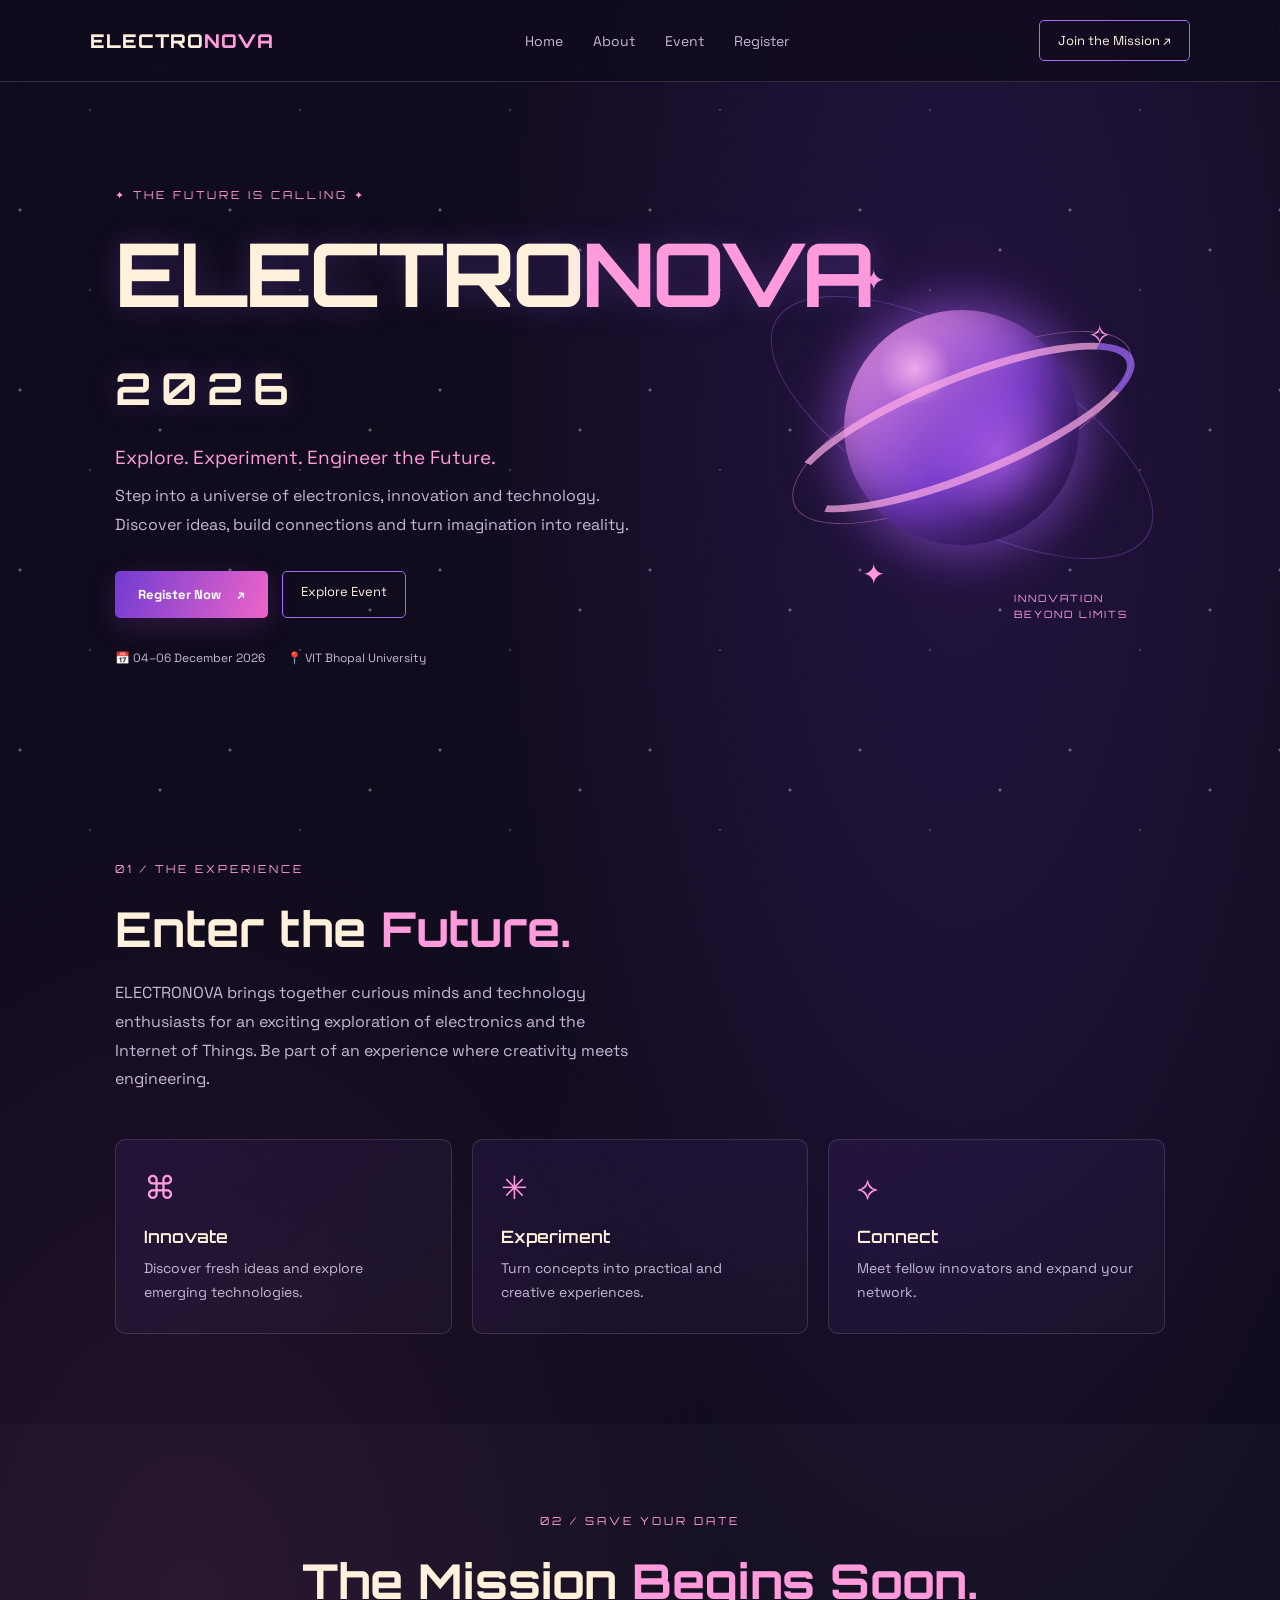
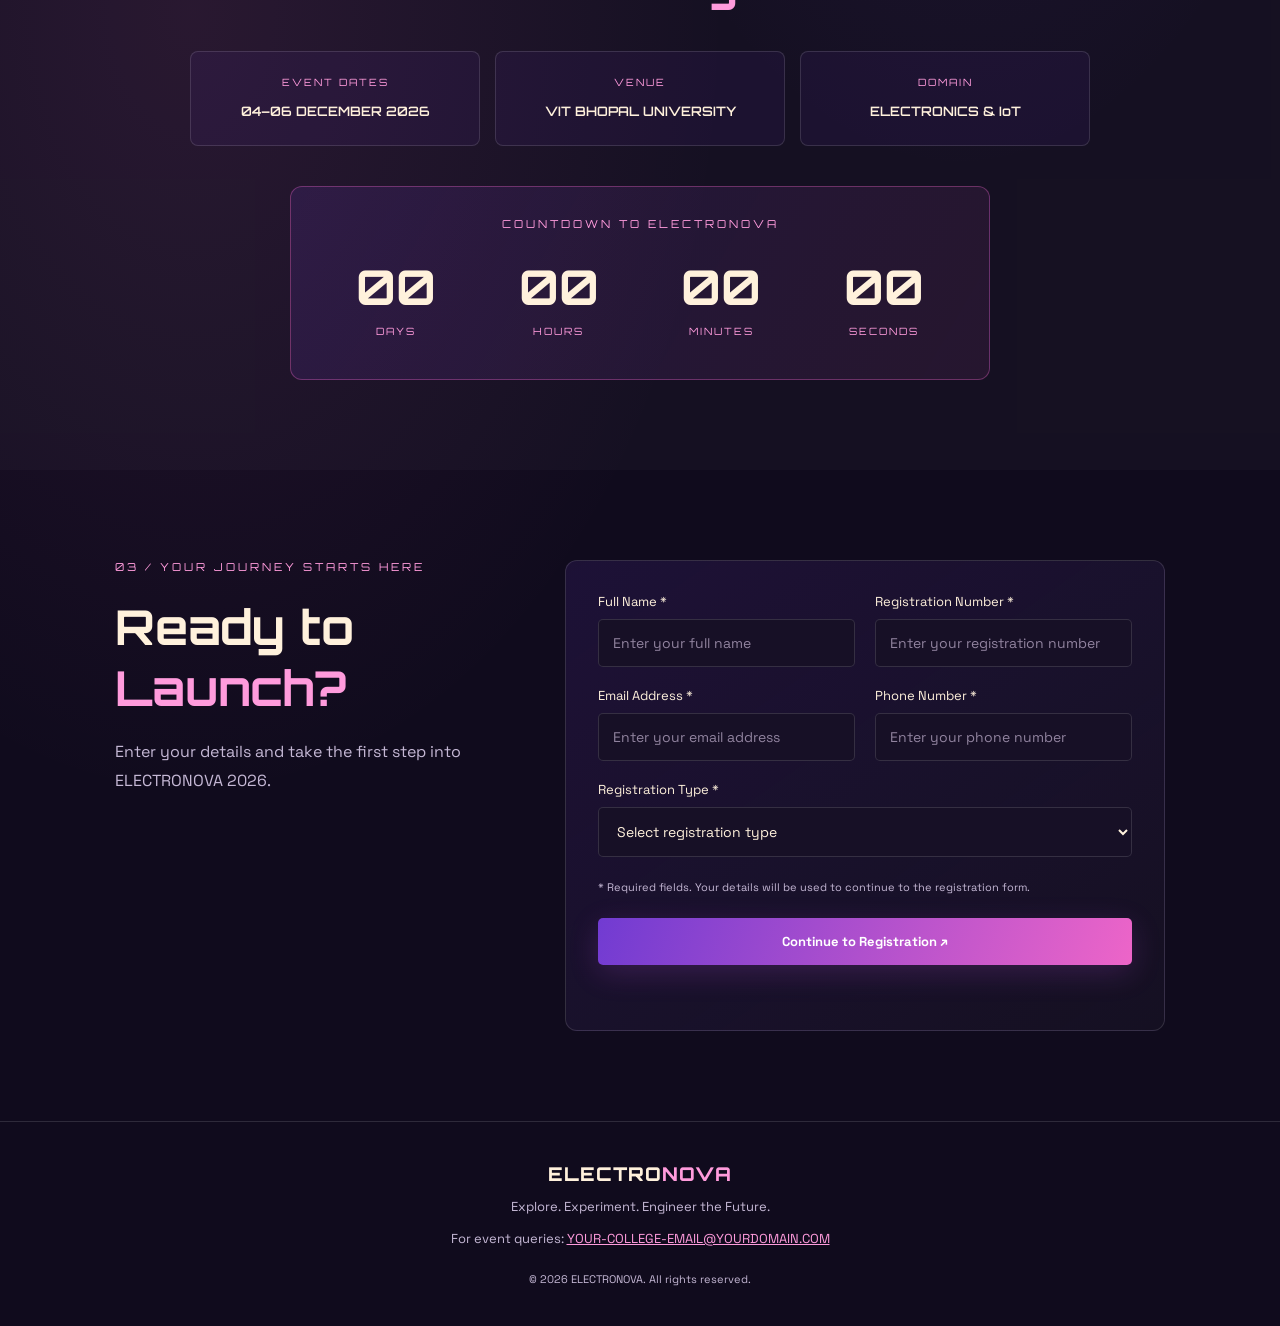
==== index.html @ ccab957a "Initial ELECTRONOVA website" ====
<!DOCTYPE html>
<html lang="en">
<head>
    <meta charset="UTF-8">
    <meta name="viewport" content="width=device-width, initial-scale=1.0">
    <meta name="description" content="Register for ELECTRONOVA 2026 - Explore. Experiment. Engineer the Future.">
    <title>ELECTRONOVA 2026 | Registration</title>
    <link rel="preconnect" href="https://fonts.googleapis.com">
    <link rel="preconnect" href="https://fonts.gstatic.com" crossorigin>
    <link href="https://fonts.googleapis.com/css2?family=Orbitron:wght@400;500;600;700;800&family=Space+Grotesk:wght@400;500;600;700&display=swap" rel="stylesheet">
    <link rel="stylesheet" href="style.css">
    <script src="script.js" defer></script>
</head>
<body>
<div class="stars"></div>

<header class="navbar">
    <a href="#home" class="logo">ELECTRO<span>NOVA</span></a>
    <nav>
        <a href="#home">Home</a>
        <a href="#about">About</a>
        <a href="#details">Event</a>
        <a href="#register">Register</a>
    </nav>
    <a href="#register" class="nav-button">Join the Mission ↗</a>
</header>

<main>
    <section class="hero" id="home">
        <div class="hero-content reveal">
            <p class="eyebrow">✦ THE FUTURE IS CALLING ✦</p>
            <h1>ELECTRO<span>NOVA</span><br><small>2026</small></h1>
            <p class="hero-tagline">Explore. Experiment. Engineer the Future.</p>
            <p class="hero-description">
                Step into a universe of electronics, innovation and technology.
                Discover ideas, build connections and turn imagination into reality.
            </p>
            <div class="hero-actions">
                <a href="#register" class="primary-button">Register Now <span>↗</span></a>
                <a href="#about" class="secondary-button">Explore Event</a>
            </div>
            <div class="hero-meta">
                <span>📅 04–06 December 2026</span>
                <span>📍 VIT Bhopal University</span>
            </div>
        </div>

        <div class="planet-area" aria-hidden="true">
            <div class="orbit orbit-one"></div>
            <div class="orbit orbit-two"></div>
            <div class="planet">
                <div class="planet-glow"></div>
            </div>
            <div class="planet-ring"></div>
            <span class="floating-star star-one">✦</span>
            <span class="floating-star star-two">✧</span>
            <span class="floating-star star-three">✦</span>
            <span class="planet-label">INNOVATION<br>BEYOND LIMITS</span>
        </div>
    </section>

    <section class="about-section section reveal" id="about">
        <p class="section-kicker">01 / THE EXPERIENCE</p>
        <h2>Enter the <span>Future.</span></h2>
        <p class="section-description">
            ELECTRONOVA brings together curious minds and technology enthusiasts
            for an exciting exploration of electronics and the Internet of Things.
            Be part of an experience where creativity meets engineering.
        </p>
        <div class="feature-grid">
            <article class="feature-card">
                <span class="feature-icon">⌘</span>
                <h3>Innovate</h3>
                <p>Discover fresh ideas and explore emerging technologies.</p>
            </article>
            <article class="feature-card">
                <span class="feature-icon">✳</span>
                <h3>Experiment</h3>
                <p>Turn concepts into practical and creative experiences.</p>
            </article>
            <article class="feature-card">
                <span class="feature-icon">⟡</span>
                <h3>Connect</h3>
                <p>Meet fellow innovators and expand your network.</p>
            </article>
        </div>
    </section>

    <section class="event-section section reveal" id="details">
        <p class="section-kicker">02 / SAVE YOUR DATE</p>
        <h2>The Mission <span>Begins Soon.</span></h2>
        <div class="event-info">
            <div><span>EVENT DATES</span><strong>04–06 DECEMBER 2026</strong></div>
            <div><span>VENUE</span><strong>VIT BHOPAL UNIVERSITY</strong></div>
            <div><span>DOMAIN</span><strong>ELECTRONICS & IoT</strong></div>
        </div>

        <div class="countdown-panel">
            <p>COUNTDOWN TO ELECTRONOVA</p>
            <div class="timer">
                <div class="time-box"><strong id="days">00</strong><span>DAYS</span></div>
                <div class="time-box"><strong id="hours">00</strong><span>HOURS</span></div>
                <div class="time-box"><strong id="minutes">00</strong><span>MINUTES</span></div>
                <div class="time-box"><strong id="seconds">00</strong><span>SECONDS</span></div>
            </div>
        </div>
    </section>

    <section class="registration-section section reveal" id="register">
        <div class="registration-heading">
            <p class="section-kicker">03 / YOUR JOURNEY STARTS HERE</p>
            <h2>Ready to <span>Launch?</span></h2>
            <p>Enter your details and take the first step into ELECTRONOVA 2026.</p>
        </div>

        <form id="regForm" class="registration-form">
            <div class="form-grid">
                <div class="form-field">
                    <label for="fullName">Full Name *</label>
                    <input id="fullName" name="fullName" type="text" placeholder="Enter your full name" required>
                </div>

                <div class="form-field">
                    <label for="registrationNumber">Registration Number *</label>
                    <input id="registrationNumber" name="registrationNumber" type="text" placeholder="Enter your registration number" required>
                </div>

                <div class="form-field">
                    <label for="email">Email Address *</label>
                    <input id="email" name="email" type="email" placeholder="Enter your email address" required>
                </div>

                <div class="form-field">
                    <label for="phone">Phone Number *</label>
                    <input id="phone" name="phone" type="tel" placeholder="Enter your phone number" pattern="[0-9+() -]{7,20}" required>
                </div>

                <div class="form-field full-width">
                    <label for="participation">Registration Type *</label>
                    <select id="participation" name="participation" required>
                        <option value="">Select registration type</option>
                        <option value="individual">Individual Registration</option>
                        <option value="team">Team Registration</option>
                    </select>
                </div>
            </div>

            <p class="form-note">* Required fields. Your details will be used to continue to the registration form.</p>
            <button type="submit" class="primary-button submit-button">Continue to Registration ↗</button>
            <p id="formMessage" class="form-message" role="status"></p>
        </form>
    </section>
</main>

<footer class="footer">
    <a href="#home" class="logo">ELECTRO<span>NOVA</span></a>
    <p>Explore. Experiment. Engineer the Future.</p>
    <p class="contact-line">For event queries: <a id="contactEmail" href="#">YOUR-COLLEGE-EMAIL@YOURDOMAIN.COM</a></p>
    <p class="copyright">© 2026 ELECTRONOVA. All rights reserved.</p>
</footer>
</body>
</html>
---- style.css ----
:root {
    --bg: #100b1d;
    --bg-soft: #191128;
    --purple: #713bd2;
    --violet: #a46bff;
    --magenta: #ed65c8;
    --pink: #ff9bdc;
    --cream: #fff1dc;
    --muted: #c5b8d5;
    --border: rgba(255, 255, 255, 0.13);
}

* {
    margin: 0;
    padding: 0;
    box-sizing: border-box;
}

html {
    scroll-behavior: smooth;
}

body {
    background:
            radial-gradient(ellipse at 75% 15%, rgba(113, 59, 210, 0.2), transparent 38%),
            radial-gradient(ellipse at 15% 55%, rgba(237, 101, 200, 0.09), transparent 35%),
            var(--bg);
    color: var(--cream);
    font-family: "Space Grotesk", sans-serif;
    overflow-x: hidden;
}

a {
    color: inherit;
    text-decoration: none;
}

.stars {
    position: fixed;
    inset: 0;
    pointer-events: none;
    opacity: 0.35;
    z-index: -1;
    background-image:
            radial-gradient(2px 2px at 20px 30px, white 50%, transparent 100%),
            radial-gradient(1px 1px at 90px 110px, white 50%, transparent 100%),
            radial-gradient(2px 2px at 160px 70px, white 50%, transparent 100%);
    background-size: 210px 180px;
}

.navbar {
    min-height: 82px;
    padding: 18px 7%;
    display: flex;
    justify-content: space-between;
    align-items: center;
    gap: 25px;
    border-bottom: 1px solid var(--border);
    background: rgba(16, 11, 29, 0.78);
    backdrop-filter: blur(14px);
    position: sticky;
    top: 0;
    z-index: 10;
}

.logo {
    font-family: "Orbitron", sans-serif;
    font-weight: 800;
    letter-spacing: 1px;
    font-size: 19px;
}

.logo span,
.hero h1 span,
h2 span {
    color: var(--pink);
}

.navbar nav {
    display: flex;
    gap: 30px;
    color: var(--muted);
    font-size: 14px;
}

.navbar nav a:hover {
    color: var(--pink);
}

.nav-button,
.secondary-button {
    border: 1px solid var(--violet);
    padding: 11px 18px;
    border-radius: 5px;
    font-size: 13px;
    transition: 0.25s;
}

.nav-button:hover,
.secondary-button:hover {
    background: var(--purple);
}

.hero {
    min-height: 690px;
    padding: 100px 9%;
    display: grid;
    grid-template-columns: 1.1fr 0.9fr;
    align-items: center;
    gap: 30px;
    overflow: hidden;
}

.hero-content {
    max-width: 650px;
    position: relative;
    z-index: 2;
}

.eyebrow,
.section-kicker {
    color: var(--pink);
    font-family: "Orbitron", sans-serif;
    font-size: 11px;
    letter-spacing: 3px;
    margin-bottom: 22px;
}

.hero h1 {
    font-family: "Orbitron", sans-serif;
    font-size: clamp(48px, 7vw, 88px);
    line-height: 1.12;
    letter-spacing: -3px;
    text-shadow: 0 0 30px rgba(164, 107, 255, 0.25);
}

.hero h1 small {
    font-size: 0.5em;
    color: var(--cream);
    letter-spacing: 9px;
}

.hero-tagline {
    font-size: 19px;
    color: var(--pink);
    margin: 24px 0 12px;
}

.hero-description,
.section-description {
    color: var(--muted);
    line-height: 1.8;
    max-width: 530px;
}

.hero-actions {
    display: flex;
    flex-wrap: wrap;
    gap: 14px;
    margin: 32px 0;
}

.primary-button {
    display: inline-flex;
    align-items: center;
    justify-content: center;
    gap: 16px;
    border: 0;
    border-radius: 5px;
    padding: 15px 23px;
    background: linear-gradient(110deg, var(--purple), var(--magenta));
    color: white;
    font: 700 13px "Space Grotesk", sans-serif;
    cursor: pointer;
    box-shadow: 0 8px 30px rgba(180, 75, 215, 0.2);
    transition: transform 0.25s, box-shadow 0.25s;
}

.primary-button:hover {
    transform: translateY(-3px);
    box-shadow: 0 12px 35px rgba(237, 101, 200, 0.3);
}

.hero-meta {
    display: flex;
    flex-wrap: wrap;
    gap: 22px;
    color: var(--muted);
    font-size: 12px;
}

.planet-area {
    height: 420px;
    position: relative;
    display: grid;
    place-items: center;
}

.planet {
    width: 235px;
    height: 235px;
    border-radius: 50%;
    background:
            radial-gradient(circle at 30% 25%, #f6b2e8, transparent 15%),
            radial-gradient(circle at 65% 60%, #9e54db, transparent 35%),
            linear-gradient(135deg, #f29bda, #743ac6 55%, #25134c);
    box-shadow: 0 0 50px rgba(173, 91, 255, 0.5),
    inset -20px -20px 45px rgba(10, 5, 30, 0.65);
    animation: float 6s ease-in-out infinite;
    position: relative;
    z-index: 2;
}

.planet-glow {
    position: absolute;
    inset: -25px;
    border-radius: 50%;
    background: rgba(178, 98, 255, 0.12);
    filter: blur(22px);
}

.orbit {
    position: absolute;
    border: 1px solid rgba(255, 155, 220, 0.4);
    border-radius: 50%;
    transform: rotate(-25deg);
}

.orbit-one {
    width: 370px;
    height: 125px;
}

.orbit-two {
    width: 430px;
    height: 175px;
    transform: rotate(30deg);
    border-color: rgba(164, 107, 255, 0.35);
}

.planet-ring {
    width: 370px;
    height: 105px;
    position: absolute;
    border: 8px solid rgba(255, 173, 231, 0.7);
    border-left-color: transparent;
    border-right-color: rgba(164, 107, 255, 0.7);
    border-radius: 50%;
    transform: rotate(-22deg);
    z-index: 3;
}

.floating-star {
    position: absolute;
    color: var(--pink);
    font-size: 28px;
    animation: twinkle 2s infinite alternate;
}

.star-one { top: 45px; left: 20%; }
.star-two { top: 100px; right: 5%; }
.star-three { bottom: 45px; left: 20%; }

.planet-label {
    position: absolute;
    right: 0;
    bottom: 15px;
    font: 10px/1.6 "Orbitron", sans-serif;
    letter-spacing: 2px;
    color: var(--pink);
}

.section {
    padding: 90px 9%;
}

.section h2 {
    font: 700 clamp(30px, 4vw, 48px) "Orbitron", sans-serif;
    margin-bottom: 20px;
}

.feature-grid {
    display: grid;
    grid-template-columns: repeat(3, 1fr);
    gap: 20px;
    margin-top: 45px;
}

.feature-card {
    padding: 28px;
    border: 1px solid var(--border);
    border-radius: 10px;
    background: linear-gradient(145deg, rgba(113, 59, 210, 0.12), rgba(255, 255, 255, 0.025));
    transition: transform 0.25s, border-color 0.25s;
}

.feature-card:hover {
    transform: translateY(-6px);
    border-color: var(--violet);
}

.feature-icon {
    color: var(--pink);
    font-size: 32px;
}

.feature-card h3 {
    font: 600 17px "Orbitron", sans-serif;
    margin: 18px 0 10px;
}

.feature-card p {
    color: var(--muted);
    font-size: 14px;
    line-height: 1.7;
}

.event-section {
    text-align: center;
    background: rgba(255, 255, 255, 0.025);
}

.event-info {
    display: grid;
    grid-template-columns: repeat(3, 1fr);
    gap: 15px;
    max-width: 900px;
    margin: 40px auto;
}

.event-info div {
    border: 1px solid var(--border);
    padding: 24px 12px;
    border-radius: 8px;
    background: rgba(113, 59, 210, 0.08);
}

.event-info span,
.time-box span {
    display: block;
    color: var(--pink);
    font: 10px "Orbitron", sans-serif;
    letter-spacing: 2px;
    margin-bottom: 12px;
}

.event-info strong {
    font: 600 13px "Orbitron", sans-serif;
}

.countdown-panel {
    max-width: 700px;
    margin: 35px auto 0;
    padding: 30px;
    border: 1px solid rgba(237, 101, 200, 0.35);
    border-radius: 12px;
    background: linear-gradient(120deg, rgba(113, 59, 210, 0.15), rgba(237, 101, 200, 0.08));
}

.countdown-panel > p {
    font: 11px "Orbitron", sans-serif;
    color: var(--pink);
    letter-spacing: 3px;
    margin-bottom: 25px;
}

.timer {
    display: grid;
    grid-template-columns: repeat(4, 1fr);
    gap: 12px;
}

.time-box strong {
    display: block;
    font: 700 clamp(28px, 5vw, 48px) "Orbitron", sans-serif;
    margin-bottom: 8px;
}

.registration-section {
    display: grid;
    grid-template-columns: 0.8fr 1.2fr;
    gap: 50px;
    align-items: start;
}

.registration-heading p:last-child {
    color: var(--muted);
    line-height: 1.8;
}

.registration-form {
    padding: 32px;
    border: 1px solid var(--border);
    border-radius: 12px;
    background: linear-gradient(145deg, rgba(113, 59, 210, 0.14), rgba(255, 255, 255, 0.025));
}

.form-grid {
    display: grid;
    grid-template-columns: 1fr 1fr;
    gap: 20px;
}

.form-field {
    display: flex;
    flex-direction: column;
    gap: 9px;
}

.form-field label {
    font-size: 13px;
    color: var(--cream);
}

.form-field input,
.form-field select {
    width: 100%;
    padding: 14px;
    border: 1px solid var(--border);
    border-radius: 5px;
    background: #171026;
    color: var(--cream);
    font: 14px "Space Grotesk", sans-serif;
    outline: none;
}

.form-field input:focus,
.form-field select:focus {
    border-color: var(--pink);
    box-shadow: 0 0 0 3px rgba(237, 101, 200, 0.1);
}

.form-field input::placeholder {
    color: #91839f;
}

.full-width {
    grid-column: 1 / -1;
}

.form-note {
    color: var(--muted);
    font-size: 11px;
    margin: 22px 0;
    line-height: 1.6;
}

.submit-button {
    width: 100%;
}

.form-message {
    color: var(--pink);
    font-size: 13px;
    margin-top: 15px;
    min-height: 18px;
}

.footer {
    padding: 40px 8%;
    text-align: center;
    border-top: 1px solid var(--border);
    color: var(--muted);
    font-size: 13px;
}

.footer .logo {
    display: inline-block;
    color: var(--cream);
    margin-bottom: 12px;
}

.contact-line {
    margin-top: 15px;
}

.contact-line a {
    color: var(--pink);
    text-decoration: underline;
    overflow-wrap: anywhere;
}

.copyright {
    margin-top: 25px;
    font-size: 11px;
}

.reveal {
    opacity: 0;
    transform: translateY(22px);
    transition: opacity 0.7s ease, transform 0.7s ease;
}

.reveal.visible {
    opacity: 1;
    transform: translateY(0);
}

@keyframes float {
    0%, 100% { transform: translateY(0); }
    50% { transform: translateY(-16px); }
}

@keyframes twinkle {
    from { opacity: 0.4; transform: scale(0.8); }
    to { opacity: 1; transform: scale(1.2); }
}

@media (max-width: 850px) {
    .hero {
        grid-template-columns: 1fr;
        padding-top: 75px;
        text-align: center;
    }

    .hero-content {
        margin: auto;
    }

    .hero-actions,
    .hero-meta {
        justify-content: center;
    }

    .planet-area {
        height: 340px;
    }

    .registration-section {
        grid-template-columns: 1fr;
        gap: 30px;
    }
}

@media (max-width: 650px) {
    .navbar {
        padding: 15px 5%;
        flex-wrap: wrap;
    }

    .navbar nav {
        order: 3;
        width: 100%;
        justify-content: center;
        gap: 18px;
        font-size: 12px;
    }

    .nav-button {
        font-size: 11px;
        padding: 9px 12px;
    }

    .hero {
        padding: 65px 6%;
    }

    .hero h1 {
        letter-spacing: -2px;
    }

    .planet {
        width: 175px;
        height: 175px;
    }

    .orbit-one { width: 290px; }
    .orbit-two { width: 320px; }
    .planet-ring { width: 290px; height: 85px; }

    .section {
        padding: 65px 6%;
    }

    .feature-grid,
    .event-info {
        grid-template-columns: 1fr;
    }

    .form-grid {
        grid-template-columns: 1fr;
    }

    .full-width {
        grid-column: auto;
    }

    .registration-form {
        padding: 22px;
    }

    .timer {
        gap: 5px;
    }

    .time-box span {
        font-size: 8px;
        letter-spacing: 1px;
    }

    .countdown-panel {
        padding: 22px 10px;
    }
}

@media (prefers-reduced-motion: reduce) {
    *, *::before, *::after {
        scroll-behavior: auto !important;
        animation-duration: 0.01ms !important;
        transition-duration: 0.01ms !important;
    }
}
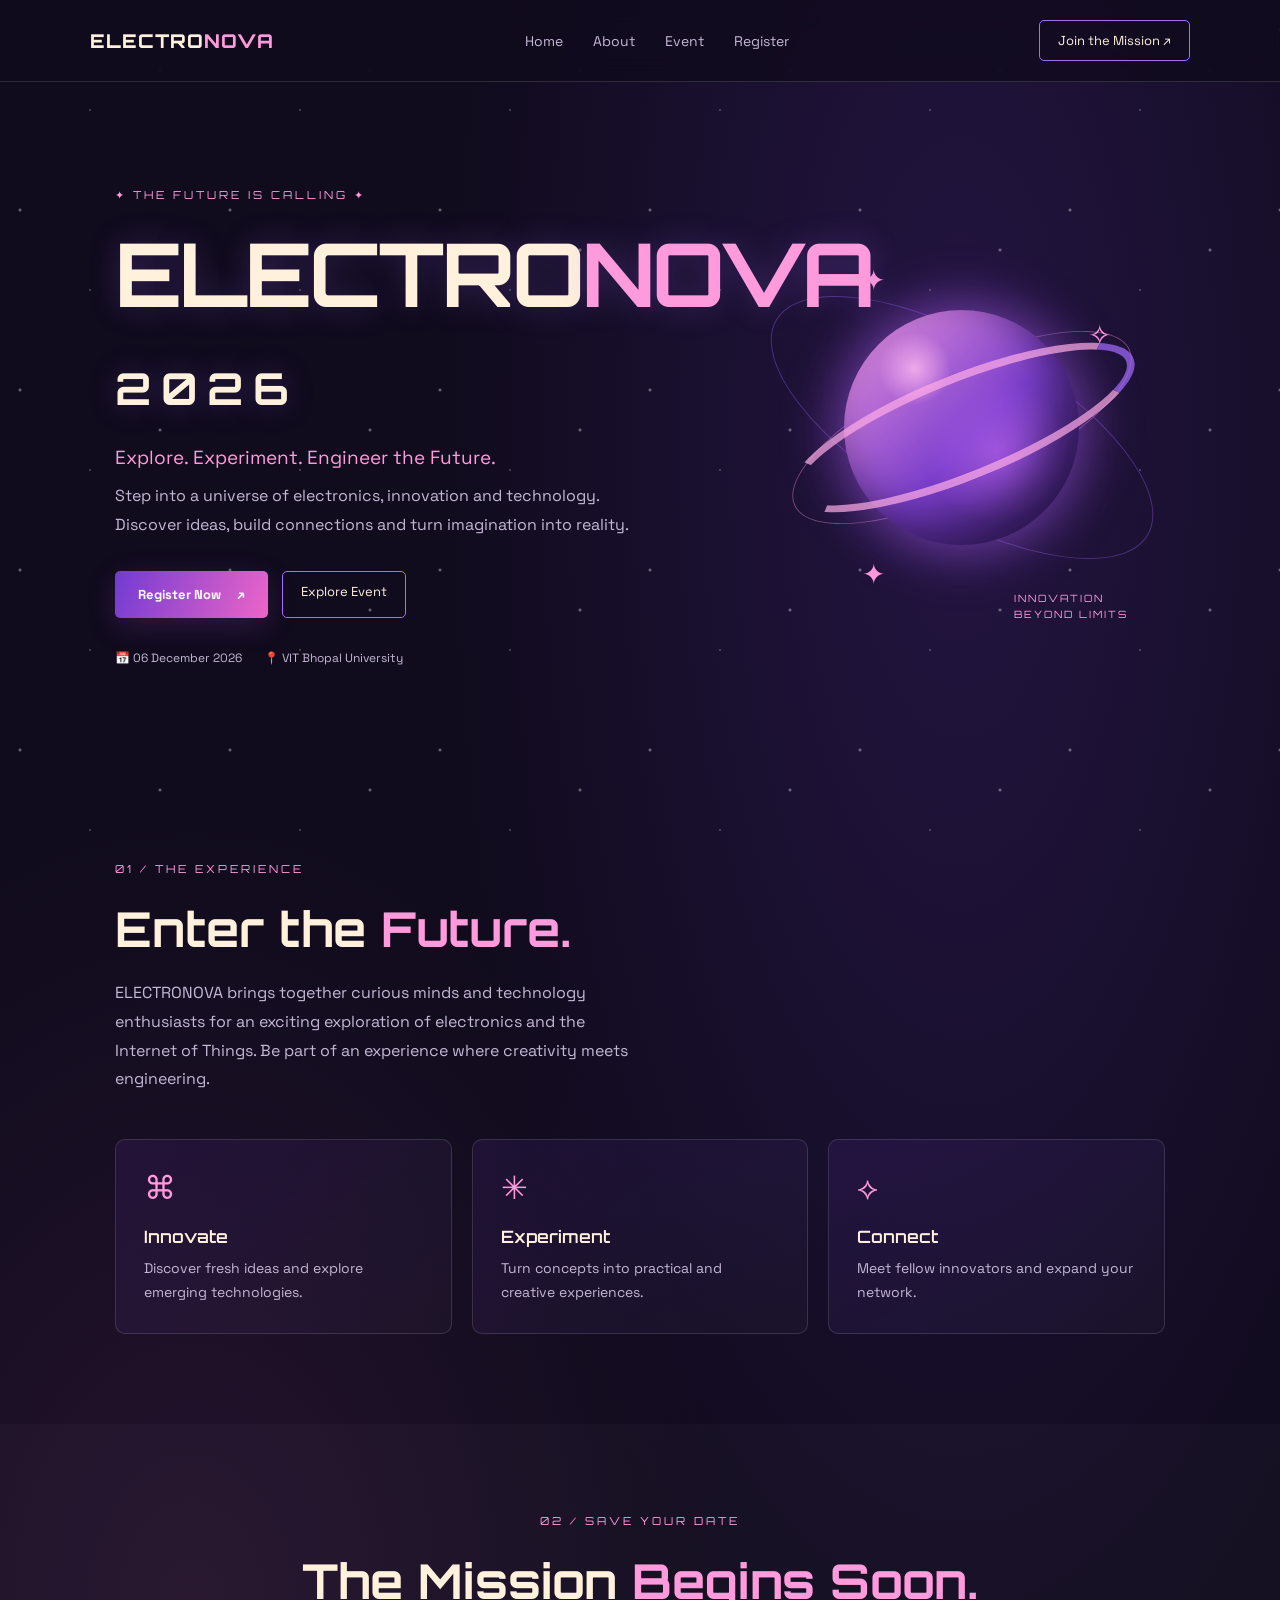
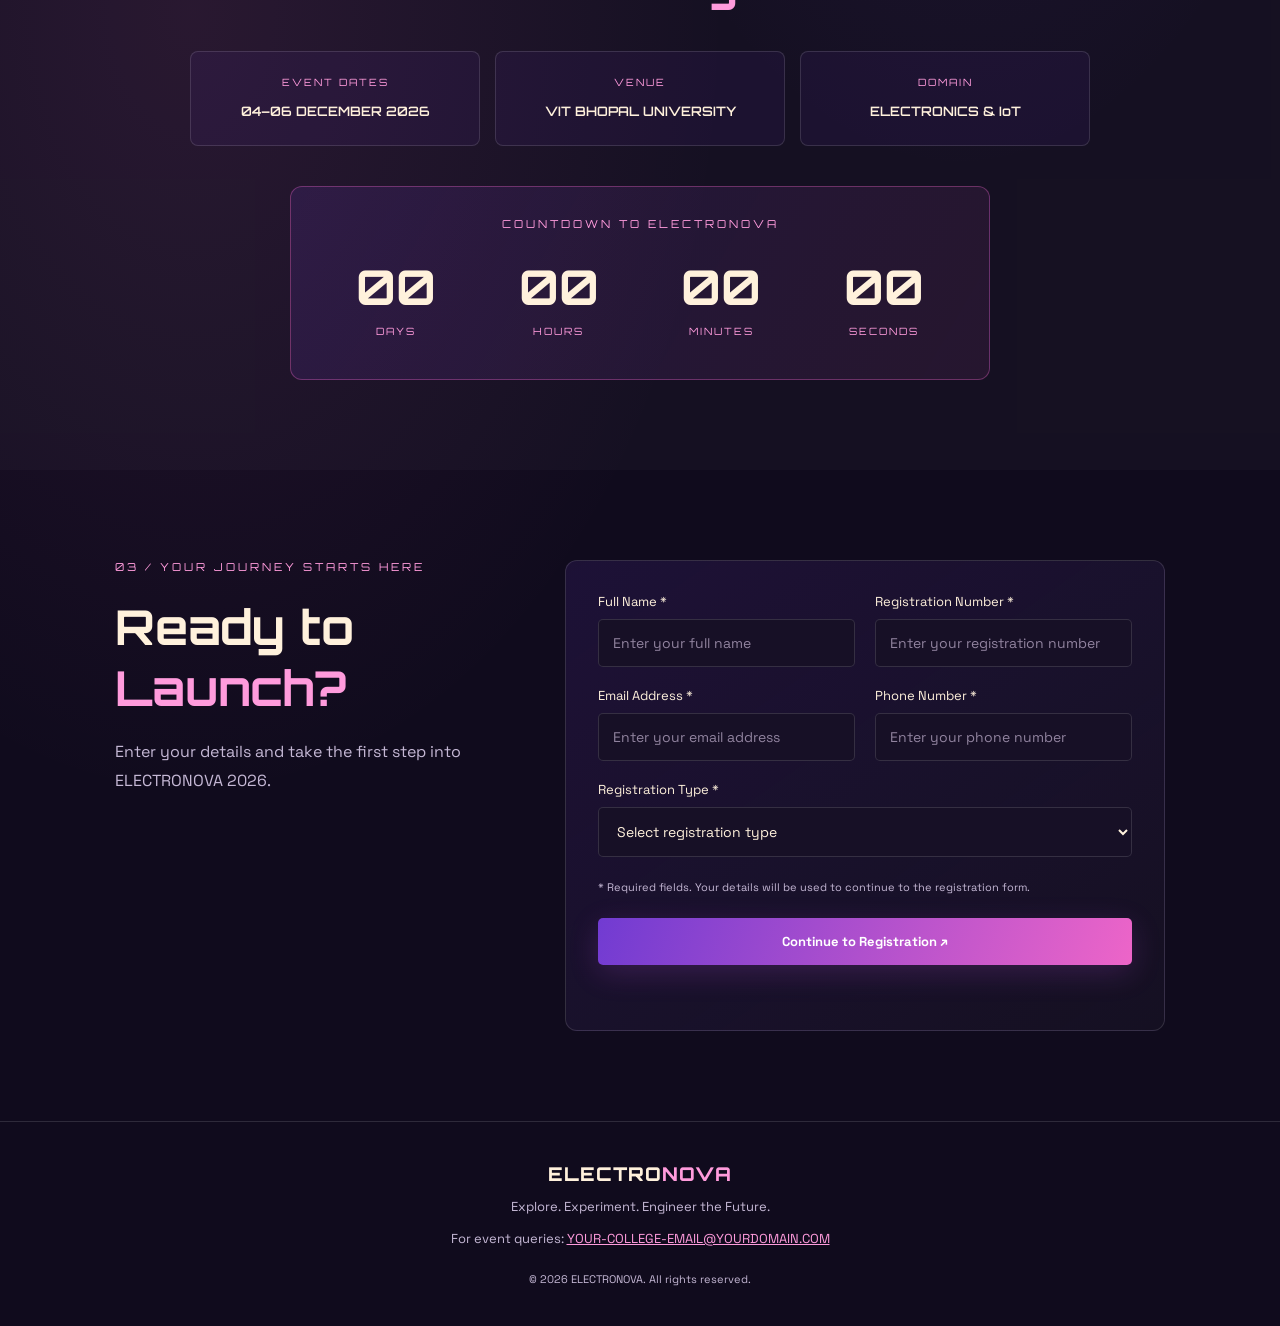
==== commit 2bef7944: "Update index.html" ====
--- a/index.html
+++ b/index.html
@@ -41,7 +41,7 @@
                 <a href="#about" class="secondary-button">Explore Event</a>
             </div>
             <div class="hero-meta">
-                <span>📅 04–06 December 2026</span>
+                <span>📅 06 December 2026</span>
                 <span>📍 VIT Bhopal University</span>
             </div>
         </div>
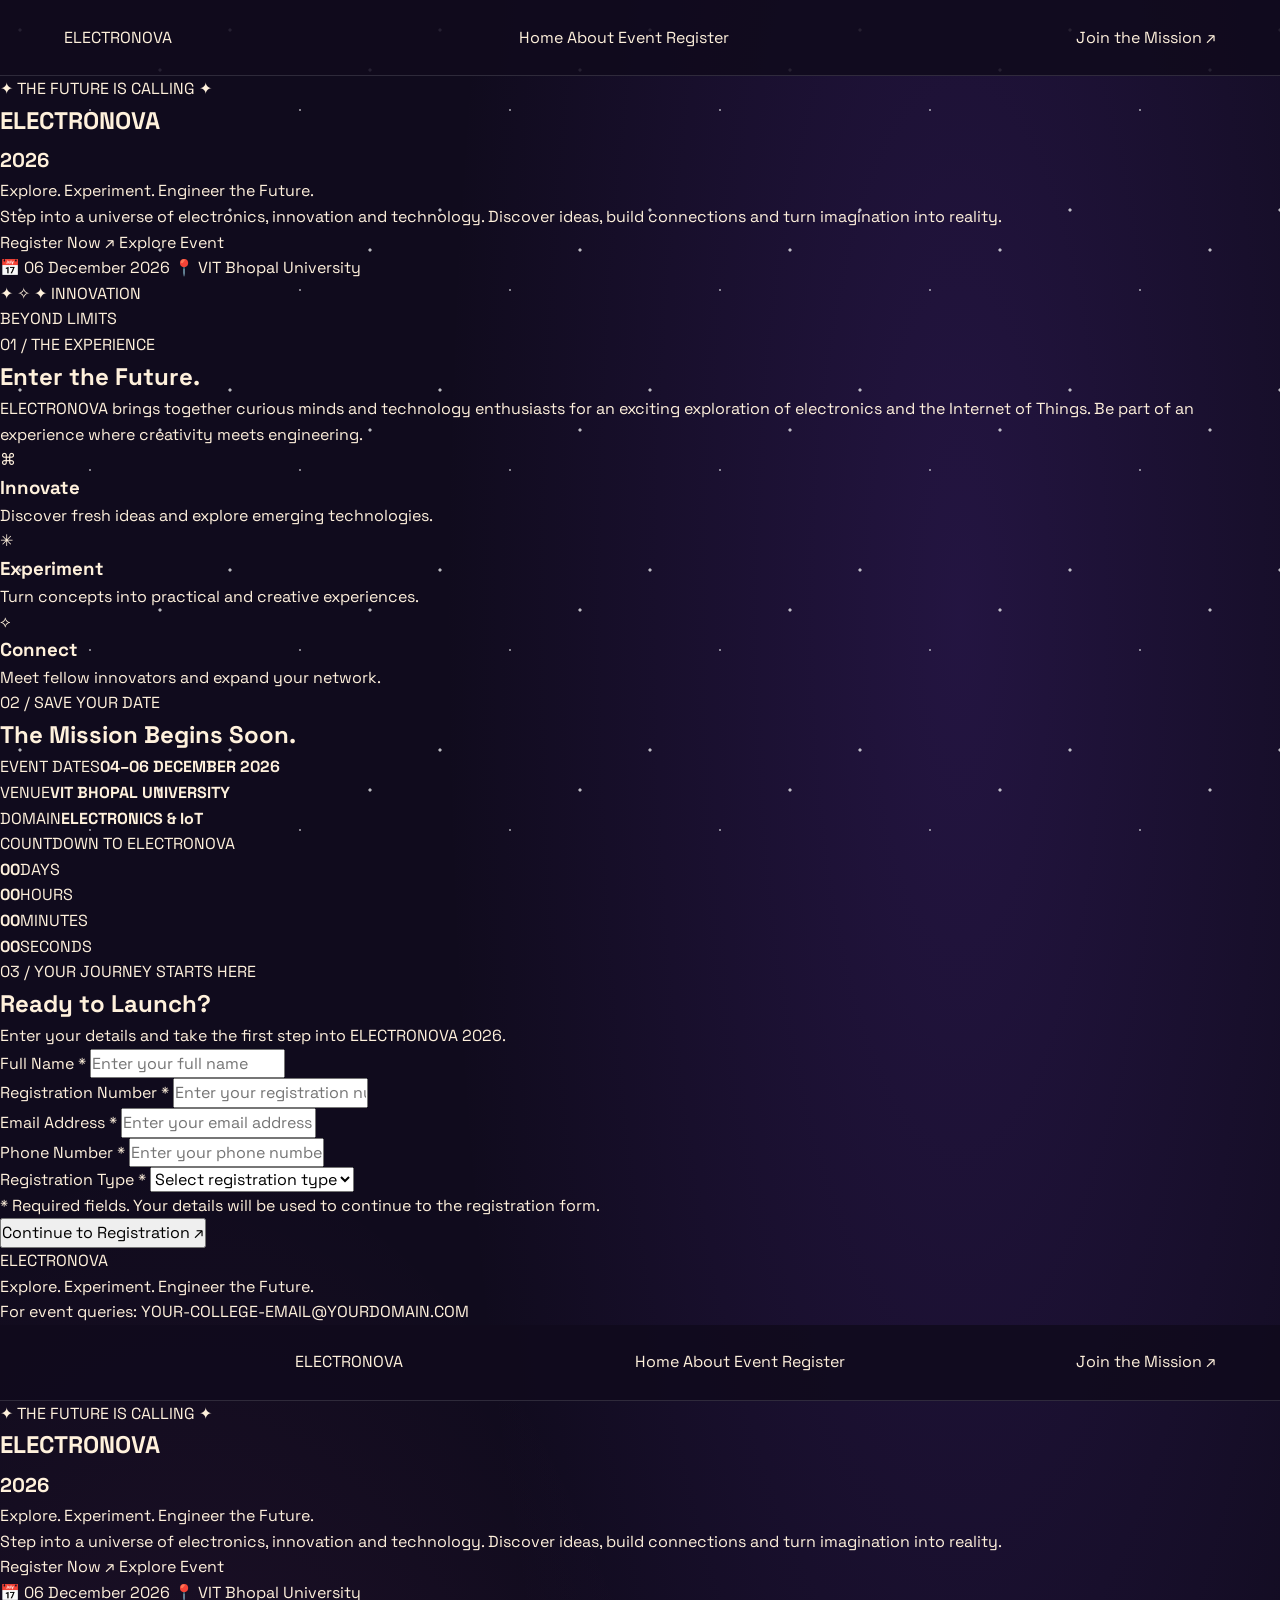
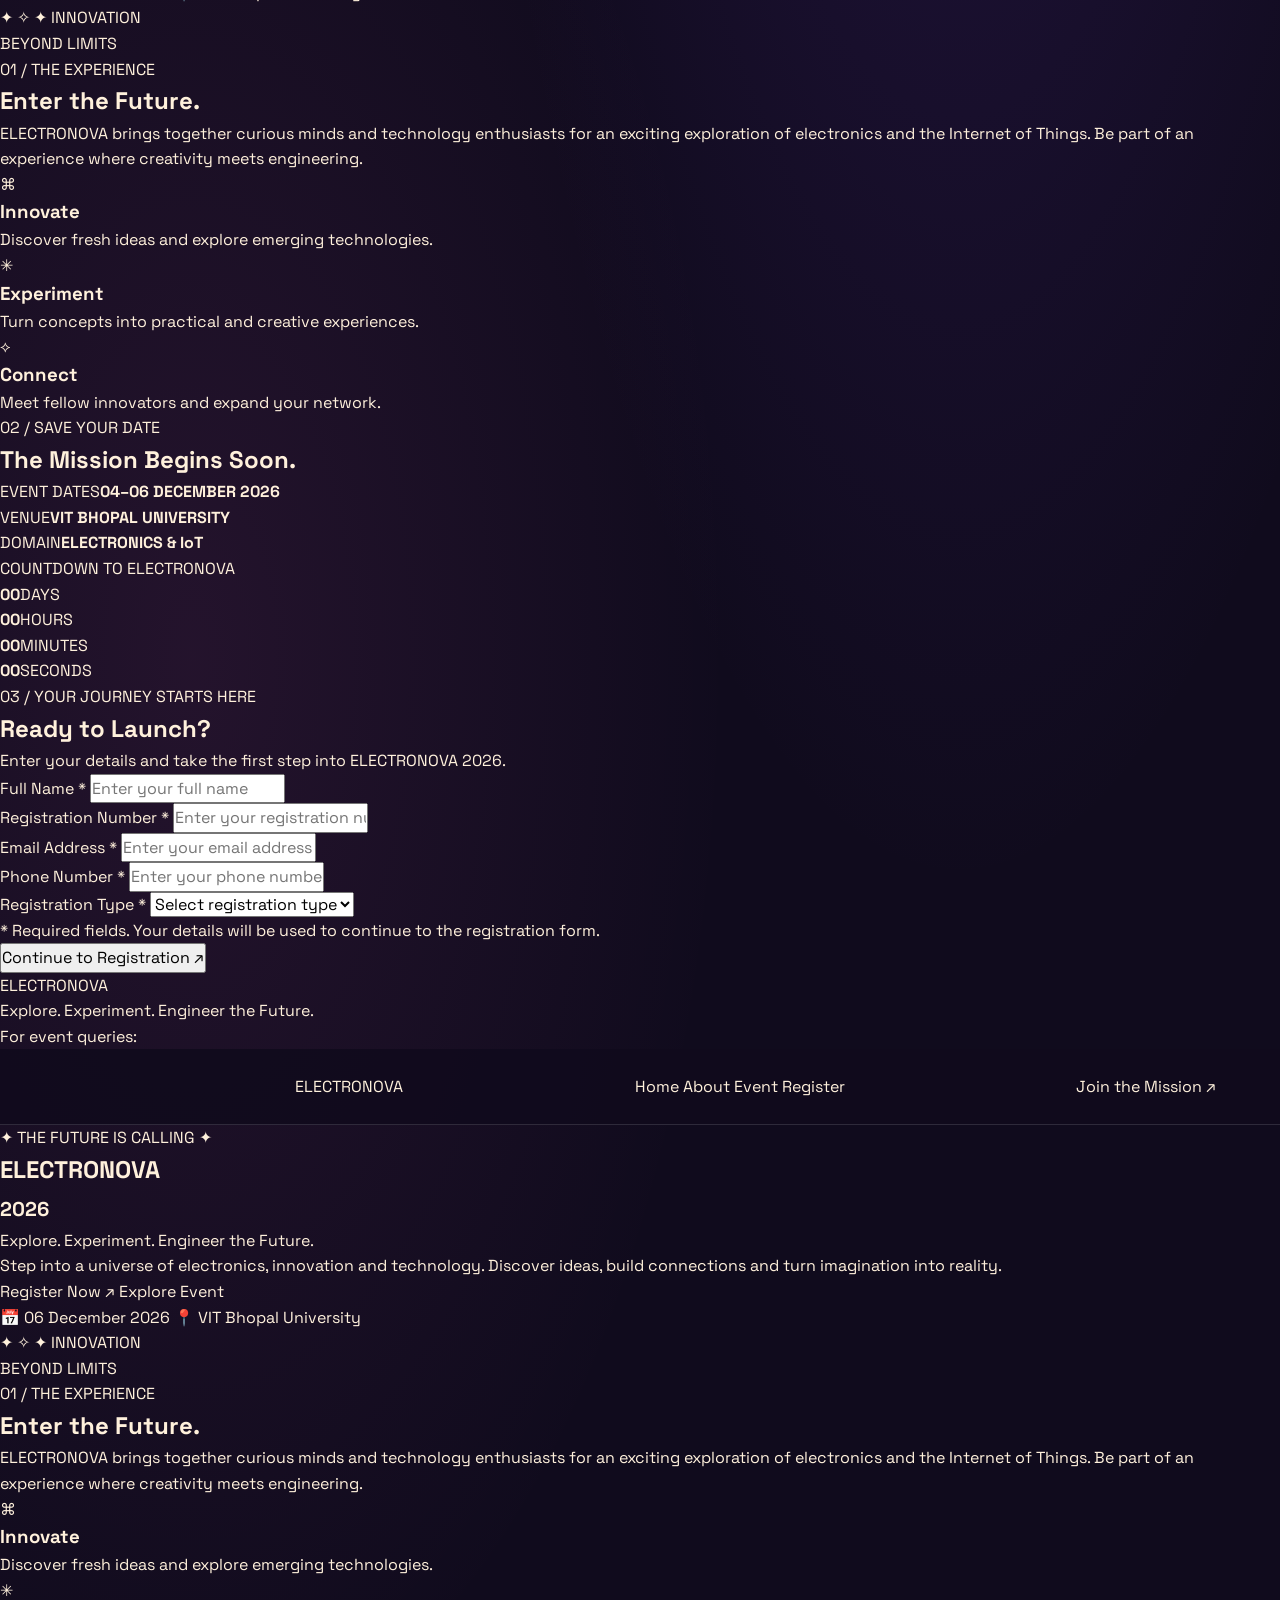
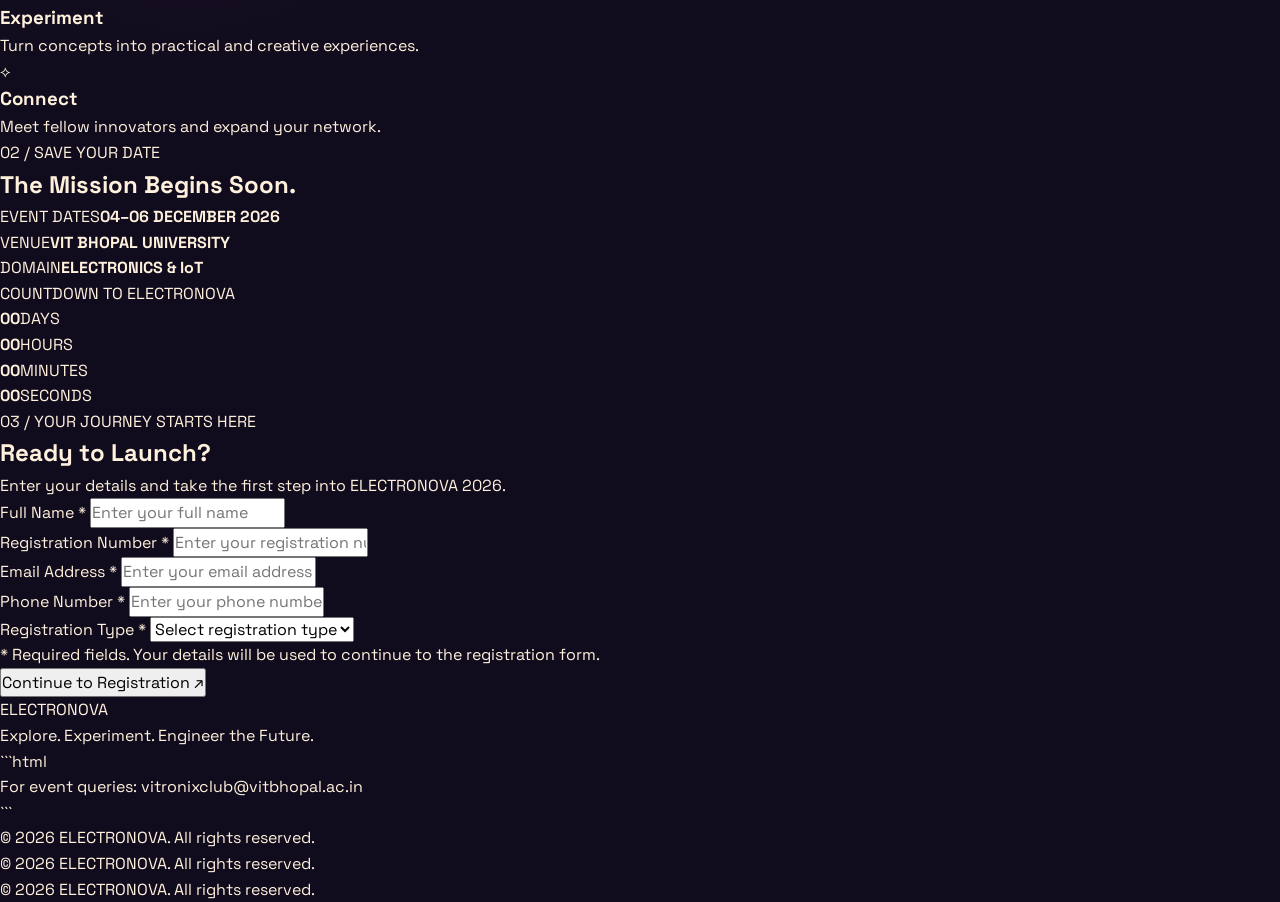
==== commit d85b6e8b: "Update index.html" ====
--- a/index.html
+++ b/index.html
@@ -156,8 +156,341 @@
 <footer class="footer">
     <a href="#home" class="logo">ELECTRO<span>NOVA</span></a>
     <p>Explore. Experiment. Engineer the Future.</p>
-    <p class="contact-line">For event queries: <a id="contactEmail" href="#">YOUR-COLLEGE-EMAIL@YOURDOMAIN.COM</a></p>
+    <p class="contact-line">For event queries: <a id="contactEmail" href="#">
+<!DOCTYPE html>
+<html lang="en">
+<head>
+    <meta charset="UTF-8">
+    <meta name="viewport" content="width=device-width, initial-scale=1.0">
+    <meta name="description" content="Register for ELECTRONOVA 2026 - Explore. Experiment. Engineer the Future.">
+    <title>ELECTRONOVA 2026 | Registration</title>
+    <link rel="preconnect" href="https://fonts.googleapis.com">
+    <link rel="preconnect" href="https://fonts.gstatic.com" crossorigin>
+    <link href="https://fonts.googleapis.com/css2?family=Orbitron:wght@400;500;600;700;800&family=Space+Grotesk:wght@400;500;600;700&display=swap" rel="stylesheet">
+    <link rel="stylesheet" href="style.css">
+    <script src="script.js" defer></script>
+</head>
+<body>
+<div class="stars"></div>
+
+<header class="navbar">
+    <a href="#home" class="logo">ELECTRO<span>NOVA</span></a>
+    <nav>
+        <a href="#home">Home</a>
+        <a href="#about">About</a>
+        <a href="#details">Event</a>
+        <a href="#register">Register</a>
+    </nav>
+    <a href="#register" class="nav-button">Join the Mission ↗</a>
+</header>
+
+<main>
+    <section class="hero" id="home">
+        <div class="hero-content reveal">
+            <p class="eyebrow">✦ THE FUTURE IS CALLING ✦</p>
+            <h1>ELECTRO<span>NOVA</span><br><small>2026</small></h1>
+            <p class="hero-tagline">Explore. Experiment. Engineer the Future.</p>
+            <p class="hero-description">
+                Step into a universe of electronics, innovation and technology.
+                Discover ideas, build connections and turn imagination into reality.
+            </p>
+            <div class="hero-actions">
+                <a href="#register" class="primary-button">Register Now <span>↗</span></a>
+                <a href="#about" class="secondary-button">Explore Event</a>
+            </div>
+            <div class="hero-meta">
+                <span>📅 06 December 2026</span>
+                <span>📍 VIT Bhopal University</span>
+            </div>
+        </div>
+
+        <div class="planet-area" aria-hidden="true">
+            <div class="orbit orbit-one"></div>
+            <div class="orbit orbit-two"></div>
+            <div class="planet">
+                <div class="planet-glow"></div>
+            </div>
+            <div class="planet-ring"></div>
+            <span class="floating-star star-one">✦</span>
+            <span class="floating-star star-two">✧</span>
+            <span class="floating-star star-three">✦</span>
+            <span class="planet-label">INNOVATION<br>BEYOND LIMITS</span>
+        </div>
+    </section>
+
+    <section class="about-section section reveal" id="about">
+        <p class="section-kicker">01 / THE EXPERIENCE</p>
+        <h2>Enter the <span>Future.</span></h2>
+        <p class="section-description">
+            ELECTRONOVA brings together curious minds and technology enthusiasts
+            for an exciting exploration of electronics and the Internet of Things.
+            Be part of an experience where creativity meets engineering.
+        </p>
+        <div class="feature-grid">
+            <article class="feature-card">
+                <span class="feature-icon">⌘</span>
+                <h3>Innovate</h3>
+                <p>Discover fresh ideas and explore emerging technologies.</p>
+            </article>
+            <article class="feature-card">
+                <span class="feature-icon">✳</span>
+                <h3>Experiment</h3>
+                <p>Turn concepts into practical and creative experiences.</p>
+            </article>
+            <article class="feature-card">
+                <span class="feature-icon">⟡</span>
+                <h3>Connect</h3>
+                <p>Meet fellow innovators and expand your network.</p>
+            </article>
+        </div>
+    </section>
+
+    <section class="event-section section reveal" id="details">
+        <p class="section-kicker">02 / SAVE YOUR DATE</p>
+        <h2>The Mission <span>Begins Soon.</span></h2>
+        <div class="event-info">
+            <div><span>EVENT DATES</span><strong>04–06 DECEMBER 2026</strong></div>
+            <div><span>VENUE</span><strong>VIT BHOPAL UNIVERSITY</strong></div>
+            <div><span>DOMAIN</span><strong>ELECTRONICS & IoT</strong></div>
+        </div>
+
+        <div class="countdown-panel">
+            <p>COUNTDOWN TO ELECTRONOVA</p>
+            <div class="timer">
+                <div class="time-box"><strong id="days">00</strong><span>DAYS</span></div>
+                <div class="time-box"><strong id="hours">00</strong><span>HOURS</span></div>
+                <div class="time-box"><strong id="minutes">00</strong><span>MINUTES</span></div>
+                <div class="time-box"><strong id="seconds">00</strong><span>SECONDS</span></div>
+            </div>
+        </div>
+    </section>
+
+    <section class="registration-section section reveal" id="register">
+        <div class="registration-heading">
+            <p class="section-kicker">03 / YOUR JOURNEY STARTS HERE</p>
+            <h2>Ready to <span>Launch?</span></h2>
+            <p>Enter your details and take the first step into ELECTRONOVA 2026.</p>
+        </div>
+
+        <form id="regForm" class="registration-form">
+            <div class="form-grid">
+                <div class="form-field">
+                    <label for="fullName">Full Name *</label>
+                    <input id="fullName" name="fullName" type="text" placeholder="Enter your full name" required>
+                </div>
+
+                <div class="form-field">
+                    <label for="registrationNumber">Registration Number *</label>
+                    <input id="registrationNumber" name="registrationNumber" type="text" placeholder="Enter your registration number" required>
+                </div>
+
+                <div class="form-field">
+                    <label for="email">Email Address *</label>
+                    <input id="email" name="email" type="email" placeholder="Enter your email address" required>
+                </div>
+
+                <div class="form-field">
+                    <label for="phone">Phone Number *</label>
+                    <input id="phone" name="phone" type="tel" placeholder="Enter your phone number" pattern="[0-9+() -]{7,20}" required>
+                </div>
+
+                <div class="form-field full-width">
+                    <label for="participation">Registration Type *</label>
+                    <select id="participation" name="participation" required>
+                        <option value="">Select registration type</option>
+                        <option value="individual">Individual Registration</option>
+                        <option value="team">Team Registration</option>
+                    </select>
+                </div>
+            </div>
+
+            <p class="form-note">* Required fields. Your details will be used to continue to the registration form.</p>
+            <button type="submit" class="primary-button submit-button">Continue to Registration ↗</button>
+            <p id="formMessage" class="form-message" role="status"></p>
+        </form>
+    </section>
+</main>
+
+<footer class="footer">
+    <a href="#home" class="logo">ELECTRO<span>NOVA</span></a>
+    <p>Explore. Experiment. Engineer the Future.</p>
+    <p class="contact-line">For event queries: <a id="contactEmail" href="#">
+<!DOCTYPE html>
+<html lang="en">
+<head>
+    <meta charset="UTF-8">
+    <meta name="viewport" content="width=device-width, initial-scale=1.0">
+    <meta name="description" content="Register for ELECTRONOVA 2026 - Explore. Experiment. Engineer the Future.">
+    <title>ELECTRONOVA 2026 | Registration</title>
+    <link rel="preconnect" href="https://fonts.googleapis.com">
+    <link rel="preconnect" href="https://fonts.gstatic.com" crossorigin>
+    <link href="https://fonts.googleapis.com/css2?family=Orbitron:wght@400;500;600;700;800&family=Space+Grotesk:wght@400;500;600;700&display=swap" rel="stylesheet">
+    <link rel="stylesheet" href="style.css">
+    <script src="script.js" defer></script>
+</head>
+<body>
+<div class="stars"></div>
+
+<header class="navbar">
+    <a href="#home" class="logo">ELECTRO<span>NOVA</span></a>
+    <nav>
+        <a href="#home">Home</a>
+        <a href="#about">About</a>
+        <a href="#details">Event</a>
+        <a href="#register">Register</a>
+    </nav>
+    <a href="#register" class="nav-button">Join the Mission ↗</a>
+</header>
+
+<main>
+    <section class="hero" id="home">
+        <div class="hero-content reveal">
+            <p class="eyebrow">✦ THE FUTURE IS CALLING ✦</p>
+            <h1>ELECTRO<span>NOVA</span><br><small>2026</small></h1>
+            <p class="hero-tagline">Explore. Experiment. Engineer the Future.</p>
+            <p class="hero-description">
+                Step into a universe of electronics, innovation and technology.
+                Discover ideas, build connections and turn imagination into reality.
+            </p>
+            <div class="hero-actions">
+                <a href="#register" class="primary-button">Register Now <span>↗</span></a>
+                <a href="#about" class="secondary-button">Explore Event</a>
+            </div>
+            <div class="hero-meta">
+                <span>📅 06 December 2026</span>
+                <span>📍 VIT Bhopal University</span>
+            </div>
+        </div>
+
+        <div class="planet-area" aria-hidden="true">
+            <div class="orbit orbit-one"></div>
+            <div class="orbit orbit-two"></div>
+            <div class="planet">
+                <div class="planet-glow"></div>
+            </div>
+            <div class="planet-ring"></div>
+            <span class="floating-star star-one">✦</span>
+            <span class="floating-star star-two">✧</span>
+            <span class="floating-star star-three">✦</span>
+            <span class="planet-label">INNOVATION<br>BEYOND LIMITS</span>
+        </div>
+    </section>
+
+    <section class="about-section section reveal" id="about">
+        <p class="section-kicker">01 / THE EXPERIENCE</p>
+        <h2>Enter the <span>Future.</span></h2>
+        <p class="section-description">
+            ELECTRONOVA brings together curious minds and technology enthusiasts
+            for an exciting exploration of electronics and the Internet of Things.
+            Be part of an experience where creativity meets engineering.
+        </p>
+        <div class="feature-grid">
+            <article class="feature-card">
+                <span class="feature-icon">⌘</span>
+                <h3>Innovate</h3>
+                <p>Discover fresh ideas and explore emerging technologies.</p>
+            </article>
+            <article class="feature-card">
+                <span class="feature-icon">✳</span>
+                <h3>Experiment</h3>
+                <p>Turn concepts into practical and creative experiences.</p>
+            </article>
+            <article class="feature-card">
+                <span class="feature-icon">⟡</span>
+                <h3>Connect</h3>
+                <p>Meet fellow innovators and expand your network.</p>
+            </article>
+        </div>
+    </section>
+
+    <section class="event-section section reveal" id="details">
+        <p class="section-kicker">02 / SAVE YOUR DATE</p>
+        <h2>The Mission <span>Begins Soon.</span></h2>
+        <div class="event-info">
+            <div><span>EVENT DATES</span><strong>04–06 DECEMBER 2026</strong></div>
+            <div><span>VENUE</span><strong>VIT BHOPAL UNIVERSITY</strong></div>
+            <div><span>DOMAIN</span><strong>ELECTRONICS & IoT</strong></div>
+        </div>
+
+        <div class="countdown-panel">
+            <p>COUNTDOWN TO ELECTRONOVA</p>
+            <div class="timer">
+                <div class="time-box"><strong id="days">00</strong><span>DAYS</span></div>
+                <div class="time-box"><strong id="hours">00</strong><span>HOURS</span></div>
+                <div class="time-box"><strong id="minutes">00</strong><span>MINUTES</span></div>
+                <div class="time-box"><strong id="seconds">00</strong><span>SECONDS</span></div>
+            </div>
+        </div>
+    </section>
+
+    <section class="registration-section section reveal" id="register">
+        <div class="registration-heading">
+            <p class="section-kicker">03 / YOUR JOURNEY STARTS HERE</p>
+            <h2>Ready to <span>Launch?</span></h2>
+            <p>Enter your details and take the first step into ELECTRONOVA 2026.</p>
+        </div>
+
+        <form id="regForm" class="registration-form">
+            <div class="form-grid">
+                <div class="form-field">
+                    <label for="fullName">Full Name *</label>
+                    <input id="fullName" name="fullName" type="text" placeholder="Enter your full name" required>
+                </div>
+
+                <div class="form-field">
+                    <label for="registrationNumber">Registration Number *</label>
+                    <input id="registrationNumber" name="registrationNumber" type="text" placeholder="Enter your registration number" required>
+                </div>
+
+                <div class="form-field">
+                    <label for="email">Email Address *</label>
+                    <input id="email" name="email" type="email" placeholder="Enter your email address" required>
+                </div>
+
+                <div class="form-field">
+                    <label for="phone">Phone Number *</label>
+                    <input id="phone" name="phone" type="tel" placeholder="Enter your phone number" pattern="[0-9+() -]{7,20}" required>
+                </div>
+
+                <div class="form-field full-width">
+                    <label for="participation">Registration Type *</label>
+                    <select id="participation" name="participation" required>
+                        <option value="">Select registration type</option>
+                        <option value="individual">Individual Registration</option>
+                        <option value="team">Team Registration</option>
+                    </select>
+                </div>
+            </div>
+
+            <p class="form-note">* Required fields. Your details will be used to continue to the registration form.</p>
+            <button type="submit" class="primary-button submit-button">Continue to Registration ↗</button>
+            <p id="formMessage" class="form-message" role="status"></p>
+        </form>
+    </section>
+</main>
+
+<footer class="footer">
+    <a href="#home" class="logo">ELECTRO<span>NOVA</span></a>
+    <p>Explore. Experiment. Engineer the Future.</p>
+    ```html
+<p class="contact-line">
+    For event queries:
+    <a id="contactEmail" href="mailto:vitronixclub@vitbhopal.ac.in">
+        vitronixclub@vitbhopal.ac.in
+    </a>
+</p>
+```
     <p class="copyright">© 2026 ELECTRONOVA. All rights reserved.</p>
 </footer>
 </body>
 </html>
+</a></p>
+    <p class="copyright">© 2026 ELECTRONOVA. All rights reserved.</p>
+</footer>
+</body>
+</html>
+</a></p>
+    <p class="copyright">© 2026 ELECTRONOVA. All rights reserved.</p>
+</footer>
+</body>
+</html>
--- a/style.css
+++ b/style.css
@@ -1,3 +1,4 @@
+@import url('https://fonts.googleapis.com/css2?family=Orbitron:wght@500;600;700;800&family=Space+Grotesk:wght@400;500;600;700&family=Outfit:wght@400;500;600;700&display=swap');
 
 :root {
     --bg: #100b1d;
@@ -9,26 +10,43 @@
     --cream: #fff1dc;
     --muted: #c5b8d5;
     --border: rgba(255, 255, 255, 0.13);
+    --card: rgba(28, 18, 46, 0.78);
+    --page-width: 1240px;
 }
 
-* {
+*,
+*::before,
+*::after {
+    box-sizing: border-box;
     margin: 0;
     padding: 0;
-    box-sizing: border-box;
 }
 
 html {
     scroll-behavior: smooth;
+    scroll-padding-top: 90px;
+    width: 100%;
+    overflow-x: clip;
 }
 
 body {
+    width: 100%;
+    min-width: 320px;
+    overflow-x: clip;
     background:
-            radial-gradient(ellipse at 75% 15%, rgba(113, 59, 210, 0.2), transparent 38%),
-            radial-gradient(ellipse at 15% 55%, rgba(237, 101, 200, 0.09), transparent 35%),
-            var(--bg);
+        radial-gradient(ellipse at 75% 15%, rgba(113, 59, 210, 0.20), transparent 38%),
+        radial-gradient(ellipse at 15% 55%, rgba(237, 101, 200, 0.09), transparent 35%),
+        var(--bg);
     color: var(--cream);
     font-family: "Space Grotesk", sans-serif;
-    overflow-x: hidden;
+    line-height: 1.6;
+}
+
+img,
+svg,
+video {
+    display: block;
+    max-width: 100%;
 }
 
 a {
@@ -36,578 +54,43 @@
     text-decoration: none;
 }
 
+button,
+input,
+select {
+    font: inherit;
+}
+
 .stars {
     position: fixed;
     inset: 0;
+    z-index: 0;
     pointer-events: none;
     opacity: 0.35;
-    z-index: -1;
     background-image:
-            radial-gradient(2px 2px at 20px 30px, white 50%, transparent 100%),
-            radial-gradient(1px 1px at 90px 110px, white 50%, transparent 100%),
-            radial-gradient(2px 2px at 160px 70px, white 50%, transparent 100%);
+        radial-gradient(2px 2px at 20px 30px, white 50%, transparent 100%),
+        radial-gradient(1px 1px at 90px 110px, white 50%, transparent 100%),
+        radial-gradient(2px 2px at 160px 70px, white 50%, transparent 100%);
     background-size: 210px 180px;
 }
 
+header,
+main,
+footer {
+    position: relative;
+    z-index: 1;
+}
+
+/* NAVIGATION */
 .navbar {
-    min-height: 82px;
-    padding: 18px 7%;
-    display: flex;
-    justify-content: space-between;
-    align-items: center;
-    gap: 25px;
-    border-bottom: 1px solid var(--border);
-    background: rgba(16, 11, 29, 0.78);
-    backdrop-filter: blur(14px);
     position: sticky;
     top: 0;
-    z-index: 10;
-}
-
-.logo {
-    font-family: "Orbitron", sans-serif;
-    font-weight: 800;
-    letter-spacing: 1px;
-    font-size: 19px;
-}
-
-.logo span,
-.hero h1 span,
-h2 span {
-    color: var(--pink);
-}
-
-.navbar nav {
+    z-index: 20;
+    width: 100%;
+    min-height: 76px;
+    padding: 15px max(5%, calc((100% - var(--page-width)) / 2));
     display: flex;
-    gap: 30px;
-    color: var(--muted);
-    font-size: 14px;
-}
-
-.navbar nav a:hover {
-    color: var(--pink);
-}
-
-.nav-button,
-.secondary-button {
-    border: 1px solid var(--violet);
-    padding: 11px 18px;
-    border-radius: 5px;
-    font-size: 13px;
-    transition: 0.25s;
-}
-
-.nav-button:hover,
-.secondary-button:hover {
-    background: var(--purple);
-}
-
-.hero {
-    min-height: 690px;
-    padding: 100px 9%;
-    display: grid;
-    grid-template-columns: 1.1fr 0.9fr;
     align-items: center;
-    gap: 30px;
-    overflow: hidden;
-}
-
-.hero-content {
-    max-width: 650px;
-    position: relative;
-    z-index: 2;
-}
-
-.eyebrow,
-.section-kicker {
-    color: var(--pink);
-    font-family: "Orbitron", sans-serif;
-    font-size: 11px;
-    letter-spacing: 3px;
-    margin-bottom: 22px;
-}
-
-.hero h1 {
-    font-family: "Orbitron", sans-serif;
-    font-size: clamp(48px, 7vw, 88px);
-    line-height: 1.12;
-    letter-spacing: -3px;
-    text-shadow: 0 0 30px rgba(164, 107, 255, 0.25);
-}
-
-.hero h1 small {
-    font-size: 0.5em;
-    color: var(--cream);
-    letter-spacing: 9px;
-}
-
-.hero-tagline {
-    font-size: 19px;
-    color: var(--pink);
-    margin: 24px 0 12px;
-}
-
-.hero-description,
-.section-description {
-    color: var(--muted);
-    line-height: 1.8;
-    max-width: 530px;
-}
-
-.hero-actions {
-    display: flex;
-    flex-wrap: wrap;
-    gap: 14px;
-    margin: 32px 0;
-}
-
-.primary-button {
-    display: inline-flex;
-    align-items: center;
-    justify-content: center;
-    gap: 16px;
-    border: 0;
-    border-radius: 5px;
-    padding: 15px 23px;
-    background: linear-gradient(110deg, var(--purple), var(--magenta));
-    color: white;
-    font: 700 13px "Space Grotesk", sans-serif;
-    cursor: pointer;
-    box-shadow: 0 8px 30px rgba(180, 75, 215, 0.2);
-    transition: transform 0.25s, box-shadow 0.25s;
-}
-
-.primary-button:hover {
-    transform: translateY(-3px);
-    box-shadow: 0 12px 35px rgba(237, 101, 200, 0.3);
-}
-
-.hero-meta {
-    display: flex;
-    flex-wrap: wrap;
-    gap: 22px;
-    color: var(--muted);
-    font-size: 12px;
-}
-
-.planet-area {
-    height: 420px;
-    position: relative;
-    display: grid;
-    place-items: center;
-}
-
-.planet {
-    width: 235px;
-    height: 235px;
-    border-radius: 50%;
-    background:
-            radial-gradient(circle at 30% 25%, #f6b2e8, transparent 15%),
-            radial-gradient(circle at 65% 60%, #9e54db, transparent 35%),
-            linear-gradient(135deg, #f29bda, #743ac6 55%, #25134c);
-    box-shadow: 0 0 50px rgba(173, 91, 255, 0.5),
-    inset -20px -20px 45px rgba(10, 5, 30, 0.65);
-    animation: float 6s ease-in-out infinite;
-    position: relative;
-    z-index: 2;
-}
-
-.planet-glow {
-    position: absolute;
-    inset: -25px;
-    border-radius: 50%;
-    background: rgba(178, 98, 255, 0.12);
-    filter: blur(22px);
-}
-
-.orbit {
-    position: absolute;
-    border: 1px solid rgba(255, 155, 220, 0.4);
-    border-radius: 50%;
-    transform: rotate(-25deg);
-}
-
-.orbit-one {
-    width: 370px;
-    height: 125px;
-}
-
-.orbit-two {
-    width: 430px;
-    height: 175px;
-    transform: rotate(30deg);
-    border-color: rgba(164, 107, 255, 0.35);
-}
-
-.planet-ring {
-    width: 370px;
-    height: 105px;
-    position: absolute;
-    border: 8px solid rgba(255, 173, 231, 0.7);
-    border-left-color: transparent;
-    border-right-color: rgba(164, 107, 255, 0.7);
-    border-radius: 50%;
-    transform: rotate(-22deg);
-    z-index: 3;
-}
-
-.floating-star {
-    position: absolute;
-    color: var(--pink);
-    font-size: 28px;
-    animation: twinkle 2s infinite alternate;
-}
-
-.star-one { top: 45px; left: 20%; }
-.star-two { top: 100px; right: 5%; }
-.star-three { bottom: 45px; left: 20%; }
-
-.planet-label {
-    position: absolute;
-    right: 0;
-    bottom: 15px;
-    font: 10px/1.6 "Orbitron", sans-serif;
-    letter-spacing: 2px;
-    color: var(--pink);
-}
-
-.section {
-    padding: 90px 9%;
-}
-
-.section h2 {
-    font: 700 clamp(30px, 4vw, 48px) "Orbitron", sans-serif;
-    margin-bottom: 20px;
-}
-
-.feature-grid {
-    display: grid;
-    grid-template-columns: repeat(3, 1fr);
-    gap: 20px;
-    margin-top: 45px;
-}
-
-.feature-card {
-    padding: 28px;
-    border: 1px solid var(--border);
-    border-radius: 10px;
-    background: linear-gradient(145deg, rgba(113, 59, 210, 0.12), rgba(255, 255, 255, 0.025));
-    transition: transform 0.25s, border-color 0.25s;
-}
-
-.feature-card:hover {
-    transform: translateY(-6px);
-    border-color: var(--violet);
-}
-
-.feature-icon {
-    color: var(--pink);
-    font-size: 32px;
-}
-
-.feature-card h3 {
-    font: 600 17px "Orbitron", sans-serif;
-    margin: 18px 0 10px;
-}
-
-.feature-card p {
-    color: var(--muted);
-    font-size: 14px;
-    line-height: 1.7;
-}
-
-.event-section {
-    text-align: center;
-    background: rgba(255, 255, 255, 0.025);
-}
-
-.event-info {
-    display: grid;
-    grid-template-columns: repeat(3, 1fr);
-    gap: 15px;
-    max-width: 900px;
-    margin: 40px auto;
-}
-
-.event-info div {
-    border: 1px solid var(--border);
-    padding: 24px 12px;
-    border-radius: 8px;
-    background: rgba(113, 59, 210, 0.08);
-}
-
-.event-info span,
-.time-box span {
-    display: block;
-    color: var(--pink);
-    font: 10px "Orbitron", sans-serif;
-    letter-spacing: 2px;
-    margin-bottom: 12px;
-}
-
-.event-info strong {
-    font: 600 13px "Orbitron", sans-serif;
-}
-
-.countdown-panel {
-    max-width: 700px;
-    margin: 35px auto 0;
-    padding: 30px;
-    border: 1px solid rgba(237, 101, 200, 0.35);
-    border-radius: 12px;
-    background: linear-gradient(120deg, rgba(113, 59, 210, 0.15), rgba(237, 101, 200, 0.08));
-}
-
-.countdown-panel > p {
-    font: 11px "Orbitron", sans-serif;
-    color: var(--pink);
-    letter-spacing: 3px;
-    margin-bottom: 25px;
-}
-
-.timer {
-    display: grid;
-    grid-template-columns: repeat(4, 1fr);
-    gap: 12px;
-}
-
-.time-box strong {
-    display: block;
-    font: 700 clamp(28px, 5vw, 48px) "Orbitron", sans-serif;
-    margin-bottom: 8px;
-}
-
-.registration-section {
-    display: grid;
-    grid-template-columns: 0.8fr 1.2fr;
-    gap: 50px;
-    align-items: start;
-}
-
-.registration-heading p:last-child {
-    color: var(--muted);
-    line-height: 1.8;
-}
-
-.registration-form {
-    padding: 32px;
-    border: 1px solid var(--border);
-    border-radius: 12px;
-    background: linear-gradient(145deg, rgba(113, 59, 210, 0.14), rgba(255, 255, 255, 0.025));
-}
-
-.form-grid {
-    display: grid;
-    grid-template-columns: 1fr 1fr;
-    gap: 20px;
-}
-
-.form-field {
-    display: flex;
-    flex-direction: column;
-    gap: 9px;
-}
-
-.form-field label {
-    font-size: 13px;
-    color: var(--cream);
-}
-
-.form-field input,
-.form-field select {
-    width: 100%;
-    padding: 14px;
-    border: 1px solid var(--border);
-    border-radius: 5px;
-    background: #171026;
-    color: var(--cream);
-    font: 14px "Space Grotesk", sans-serif;
-    outline: none;
-}
-
-.form-field input:focus,
-.form-field select:focus {
-    border-color: var(--pink);
-    box-shadow: 0 0 0 3px rgba(237, 101, 200, 0.1);
-}
-
-.form-field input::placeholder {
-    color: #91839f;
-}
-
-.full-width {
-    grid-column: 1 / -1;
-}
-
-.form-note {
-    color: var(--muted);
-    font-size: 11px;
-    margin: 22px 0;
-    line-height: 1.6;
-}
-
-.submit-button {
-    width: 100%;
-}
-
-.form-message {
-    color: var(--pink);
-    font-size: 13px;
-    margin-top: 15px;
-    min-height: 18px;
-}
-
-.footer {
-    padding: 40px 8%;
-    text-align: center;
-    border-top: 1px solid var(--border);
-    color: var(--muted);
-    font-size: 13px;
-}
-
-.footer .logo {
-    display: inline-block;
-    color: var(--cream);
-    margin-bottom: 12px;
-}
-
-.contact-line {
-    margin-top: 15px;
-}
-
-.contact-line a {
-    color: var(--pink);
-    text-decoration: underline;
-    overflow-wrap: anywhere;
-}
-
-.copyright {
-    margin-top: 25px;
-    font-size: 11px;
-}
-
-.reveal {
-    opacity: 0;
-    transform: translateY(22px);
-    transition: opacity 0.7s ease, transform 0.7s ease;
-}
-
-.reveal.visible {
-    opacity: 1;
-    transform: translateY(0);
-}
-
-@keyframes float {
-    0%, 100% { transform: translateY(0); }
-    50% { transform: translateY(-16px); }
-}
-
-@keyframes twinkle {
-    from { opacity: 0.4; transform: scale(0.8); }
-    to { opacity: 1; transform: scale(1.2); }
-}
-
-@media (max-width: 850px) {
-    .hero {
-        grid-template-columns: 1fr;
-        padding-top: 75px;
-        text-align: center;
-    }
-
-    .hero-content {
-        margin: auto;
-    }
-
-    .hero-actions,
-    .hero-meta {
-        justify-content: center;
-    }
-
-    .planet-area {
-        height: 340px;
-    }
-
-    .registration-section {
-        grid-template-columns: 1fr;
-        gap: 30px;
-    }
-}
-
-@media (max-width: 650px) {
-    .navbar {
-        padding: 15px 5%;
-        flex-wrap: wrap;
-    }
-
-    .navbar nav {
-        order: 3;
-        width: 100%;
-        justify-content: center;
-        gap: 18px;
-        font-size: 12px;
-    }
-
-    .nav-button {
-        font-size: 11px;
-        padding: 9px 12px;
-    }
-
-    .hero {
-        padding: 65px 6%;
-    }
-
-    .hero h1 {
-        letter-spacing: -2px;
-    }
-
-    .planet {
-        width: 175px;
-        height: 175px;
-    }
-
-    .orbit-one { width: 290px; }
-    .orbit-two { width: 320px; }
-    .planet-ring { width: 290px; height: 85px; }
-
-    .section {
-        padding: 65px 6%;
-    }
-
-    .feature-grid,
-    .event-info {
-        grid-template-columns: 1fr;
-    }
-
-    .form-grid {
-        grid-template-columns: 1fr;
-    }
-
-    .full-width {
-        grid-column: auto;
-    }
-
-    .registration-form {
-        padding: 22px;
-    }
-
-    .timer {
-        gap: 5px;
-    }
-
-    .time-box span {
-        font-size: 8px;
-        letter-spacing: 1px;
-    }
-
-    .countdown-panel {
-        padding: 22px 10px;
-    }
-}
-
-@media (prefers-reduced-motion: reduce) {
-    *, *::before, *::after {
-        scroll-behavior: auto !important;
-        animation-duration: 0.01ms !important;
-        transition-duration: 0.01ms !important;
-    }
-}
+    justify-content: space-between;
+    gap: 26px;
+    border-bottom: 1px solid var(--border);
+    background: rgba(16, 11, 29, 0.88);
--- a/style.css
+++ b/style.css
@@ -1,3 +1,4 @@
+@import url('https://fonts.googleapis.com/css2?family=Orbitron:wght@500;600;700;800&family=Space+Grotesk:wght@400;500;600;700&family=Outfit:wght@400;500;600;700&display=swap');
 
 :root {
     --bg: #100b1d;
@@ -9,26 +10,43 @@
     --cream: #fff1dc;
     --muted: #c5b8d5;
     --border: rgba(255, 255, 255, 0.13);
+    --card: rgba(28, 18, 46, 0.78);
+    --page-width: 1240px;
 }
 
-* {
+*,
+*::before,
+*::after {
+    box-sizing: border-box;
     margin: 0;
     padding: 0;
-    box-sizing: border-box;
 }
 
 html {
     scroll-behavior: smooth;
+    scroll-padding-top: 90px;
+    width: 100%;
+    overflow-x: clip;
 }
 
 body {
+    width: 100%;
+    min-width: 320px;
+    overflow-x: clip;
     background:
-            radial-gradient(ellipse at 75% 15%, rgba(113, 59, 210, 0.2), transparent 38%),
-            radial-gradient(ellipse at 15% 55%, rgba(237, 101, 200, 0.09), transparent 35%),
-            var(--bg);
+        radial-gradient(ellipse at 75% 15%, rgba(113, 59, 210, 0.20), transparent 38%),
+        radial-gradient(ellipse at 15% 55%, rgba(237, 101, 200, 0.09), transparent 35%),
+        var(--bg);
     color: var(--cream);
     font-family: "Space Grotesk", sans-serif;
-    overflow-x: hidden;
+    line-height: 1.6;
+}
+
+img,
+svg,
+video {
+    display: block;
+    max-width: 100%;
 }
 
 a {
@@ -36,578 +54,43 @@
     text-decoration: none;
 }
 
+button,
+input,
+select {
+    font: inherit;
+}
+
 .stars {
     position: fixed;
     inset: 0;
+    z-index: 0;
     pointer-events: none;
     opacity: 0.35;
-    z-index: -1;
     background-image:
-            radial-gradient(2px 2px at 20px 30px, white 50%, transparent 100%),
-            radial-gradient(1px 1px at 90px 110px, white 50%, transparent 100%),
-            radial-gradient(2px 2px at 160px 70px, white 50%, transparent 100%);
+        radial-gradient(2px 2px at 20px 30px, white 50%, transparent 100%),
+        radial-gradient(1px 1px at 90px 110px, white 50%, transparent 100%),
+        radial-gradient(2px 2px at 160px 70px, white 50%, transparent 100%);
     background-size: 210px 180px;
 }
 
+header,
+main,
+footer {
+    position: relative;
+    z-index: 1;
+}
+
+/* NAVIGATION */
 .navbar {
-    min-height: 82px;
-    padding: 18px 7%;
-    display: flex;
-    justify-content: space-between;
-    align-items: center;
-    gap: 25px;
-    border-bottom: 1px solid var(--border);
-    background: rgba(16, 11, 29, 0.78);
-    backdrop-filter: blur(14px);
     position: sticky;
     top: 0;
-    z-index: 10;
-}
-
-.logo {
-    font-family: "Orbitron", sans-serif;
-    font-weight: 800;
-    letter-spacing: 1px;
-    font-size: 19px;
-}
-
-.logo span,
-.hero h1 span,
-h2 span {
-    color: var(--pink);
-}
-
-.navbar nav {
+    z-index: 20;
+    width: 100%;
+    min-height: 76px;
+    padding: 15px max(5%, calc((100% - var(--page-width)) / 2));
     display: flex;
-    gap: 30px;
-    color: var(--muted);
-    font-size: 14px;
-}
-
-.navbar nav a:hover {
-    color: var(--pink);
-}
-
-.nav-button,
-.secondary-button {
-    border: 1px solid var(--violet);
-    padding: 11px 18px;
-    border-radius: 5px;
-    font-size: 13px;
-    transition: 0.25s;
-}
-
-.nav-button:hover,
-.secondary-button:hover {
-    background: var(--purple);
-}
-
-.hero {
-    min-height: 690px;
-    padding: 100px 9%;
-    display: grid;
-    grid-template-columns: 1.1fr 0.9fr;
     align-items: center;
-    gap: 30px;
-    overflow: hidden;
-}
-
-.hero-content {
-    max-width: 650px;
-    position: relative;
-    z-index: 2;
-}
-
-.eyebrow,
-.section-kicker {
-    color: var(--pink);
-    font-family: "Orbitron", sans-serif;
-    font-size: 11px;
-    letter-spacing: 3px;
-    margin-bottom: 22px;
-}
-
-.hero h1 {
-    font-family: "Orbitron", sans-serif;
-    font-size: clamp(48px, 7vw, 88px);
-    line-height: 1.12;
-    letter-spacing: -3px;
-    text-shadow: 0 0 30px rgba(164, 107, 255, 0.25);
-}
-
-.hero h1 small {
-    font-size: 0.5em;
-    color: var(--cream);
-    letter-spacing: 9px;
-}
-
-.hero-tagline {
-    font-size: 19px;
-    color: var(--pink);
-    margin: 24px 0 12px;
-}
-
-.hero-description,
-.section-description {
-    color: var(--muted);
-    line-height: 1.8;
-    max-width: 530px;
-}
-
-.hero-actions {
-    display: flex;
-    flex-wrap: wrap;
-    gap: 14px;
-    margin: 32px 0;
-}
-
-.primary-button {
-    display: inline-flex;
-    align-items: center;
-    justify-content: center;
-    gap: 16px;
-    border: 0;
-    border-radius: 5px;
-    padding: 15px 23px;
-    background: linear-gradient(110deg, var(--purple), var(--magenta));
-    color: white;
-    font: 700 13px "Space Grotesk", sans-serif;
-    cursor: pointer;
-    box-shadow: 0 8px 30px rgba(180, 75, 215, 0.2);
-    transition: transform 0.25s, box-shadow 0.25s;
-}
-
-.primary-button:hover {
-    transform: translateY(-3px);
-    box-shadow: 0 12px 35px rgba(237, 101, 200, 0.3);
-}
-
-.hero-meta {
-    display: flex;
-    flex-wrap: wrap;
-    gap: 22px;
-    color: var(--muted);
-    font-size: 12px;
-}
-
-.planet-area {
-    height: 420px;
-    position: relative;
-    display: grid;
-    place-items: center;
-}
-
-.planet {
-    width: 235px;
-    height: 235px;
-    border-radius: 50%;
-    background:
-            radial-gradient(circle at 30% 25%, #f6b2e8, transparent 15%),
-            radial-gradient(circle at 65% 60%, #9e54db, transparent 35%),
-            linear-gradient(135deg, #f29bda, #743ac6 55%, #25134c);
-    box-shadow: 0 0 50px rgba(173, 91, 255, 0.5),
-    inset -20px -20px 45px rgba(10, 5, 30, 0.65);
-    animation: float 6s ease-in-out infinite;
-    position: relative;
-    z-index: 2;
-}
-
-.planet-glow {
-    position: absolute;
-    inset: -25px;
-    border-radius: 50%;
-    background: rgba(178, 98, 255, 0.12);
-    filter: blur(22px);
-}
-
-.orbit {
-    position: absolute;
-    border: 1px solid rgba(255, 155, 220, 0.4);
-    border-radius: 50%;
-    transform: rotate(-25deg);
-}
-
-.orbit-one {
-    width: 370px;
-    height: 125px;
-}
-
-.orbit-two {
-    width: 430px;
-    height: 175px;
-    transform: rotate(30deg);
-    border-color: rgba(164, 107, 255, 0.35);
-}
-
-.planet-ring {
-    width: 370px;
-    height: 105px;
-    position: absolute;
-    border: 8px solid rgba(255, 173, 231, 0.7);
-    border-left-color: transparent;
-    border-right-color: rgba(164, 107, 255, 0.7);
-    border-radius: 50%;
-    transform: rotate(-22deg);
-    z-index: 3;
-}
-
-.floating-star {
-    position: absolute;
-    color: var(--pink);
-    font-size: 28px;
-    animation: twinkle 2s infinite alternate;
-}
-
-.star-one { top: 45px; left: 20%; }
-.star-two { top: 100px; right: 5%; }
-.star-three { bottom: 45px; left: 20%; }
-
-.planet-label {
-    position: absolute;
-    right: 0;
-    bottom: 15px;
-    font: 10px/1.6 "Orbitron", sans-serif;
-    letter-spacing: 2px;
-    color: var(--pink);
-}
-
-.section {
-    padding: 90px 9%;
-}
-
-.section h2 {
-    font: 700 clamp(30px, 4vw, 48px) "Orbitron", sans-serif;
-    margin-bottom: 20px;
-}
-
-.feature-grid {
-    display: grid;
-    grid-template-columns: repeat(3, 1fr);
-    gap: 20px;
-    margin-top: 45px;
-}
-
-.feature-card {
-    padding: 28px;
-    border: 1px solid var(--border);
-    border-radius: 10px;
-    background: linear-gradient(145deg, rgba(113, 59, 210, 0.12), rgba(255, 255, 255, 0.025));
-    transition: transform 0.25s, border-color 0.25s;
-}
-
-.feature-card:hover {
-    transform: translateY(-6px);
-    border-color: var(--violet);
-}
-
-.feature-icon {
-    color: var(--pink);
-    font-size: 32px;
-}
-
-.feature-card h3 {
-    font: 600 17px "Orbitron", sans-serif;
-    margin: 18px 0 10px;
-}
-
-.feature-card p {
-    color: var(--muted);
-    font-size: 14px;
-    line-height: 1.7;
-}
-
-.event-section {
-    text-align: center;
-    background: rgba(255, 255, 255, 0.025);
-}
-
-.event-info {
-    display: grid;
-    grid-template-columns: repeat(3, 1fr);
-    gap: 15px;
-    max-width: 900px;
-    margin: 40px auto;
-}
-
-.event-info div {
-    border: 1px solid var(--border);
-    padding: 24px 12px;
-    border-radius: 8px;
-    background: rgba(113, 59, 210, 0.08);
-}
-
-.event-info span,
-.time-box span {
-    display: block;
-    color: var(--pink);
-    font: 10px "Orbitron", sans-serif;
-    letter-spacing: 2px;
-    margin-bottom: 12px;
-}
-
-.event-info strong {
-    font: 600 13px "Orbitron", sans-serif;
-}
-
-.countdown-panel {
-    max-width: 700px;
-    margin: 35px auto 0;
-    padding: 30px;
-    border: 1px solid rgba(237, 101, 200, 0.35);
-    border-radius: 12px;
-    background: linear-gradient(120deg, rgba(113, 59, 210, 0.15), rgba(237, 101, 200, 0.08));
-}
-
-.countdown-panel > p {
-    font: 11px "Orbitron", sans-serif;
-    color: var(--pink);
-    letter-spacing: 3px;
-    margin-bottom: 25px;
-}
-
-.timer {
-    display: grid;
-    grid-template-columns: repeat(4, 1fr);
-    gap: 12px;
-}
-
-.time-box strong {
-    display: block;
-    font: 700 clamp(28px, 5vw, 48px) "Orbitron", sans-serif;
-    margin-bottom: 8px;
-}
-
-.registration-section {
-    display: grid;
-    grid-template-columns: 0.8fr 1.2fr;
-    gap: 50px;
-    align-items: start;
-}
-
-.registration-heading p:last-child {
-    color: var(--muted);
-    line-height: 1.8;
-}
-
-.registration-form {
-    padding: 32px;
-    border: 1px solid var(--border);
-    border-radius: 12px;
-    background: linear-gradient(145deg, rgba(113, 59, 210, 0.14), rgba(255, 255, 255, 0.025));
-}
-
-.form-grid {
-    display: grid;
-    grid-template-columns: 1fr 1fr;
-    gap: 20px;
-}
-
-.form-field {
-    display: flex;
-    flex-direction: column;
-    gap: 9px;
-}
-
-.form-field label {
-    font-size: 13px;
-    color: var(--cream);
-}
-
-.form-field input,
-.form-field select {
-    width: 100%;
-    padding: 14px;
-    border: 1px solid var(--border);
-    border-radius: 5px;
-    background: #171026;
-    color: var(--cream);
-    font: 14px "Space Grotesk", sans-serif;
-    outline: none;
-}
-
-.form-field input:focus,
-.form-field select:focus {
-    border-color: var(--pink);
-    box-shadow: 0 0 0 3px rgba(237, 101, 200, 0.1);
-}
-
-.form-field input::placeholder {
-    color: #91839f;
-}
-
-.full-width {
-    grid-column: 1 / -1;
-}
-
-.form-note {
-    color: var(--muted);
-    font-size: 11px;
-    margin: 22px 0;
-    line-height: 1.6;
-}
-
-.submit-button {
-    width: 100%;
-}
-
-.form-message {
-    color: var(--pink);
-    font-size: 13px;
-    margin-top: 15px;
-    min-height: 18px;
-}
-
-.footer {
-    padding: 40px 8%;
-    text-align: center;
-    border-top: 1px solid var(--border);
-    color: var(--muted);
-    font-size: 13px;
-}
-
-.footer .logo {
-    display: inline-block;
-    color: var(--cream);
-    margin-bottom: 12px;
-}
-
-.contact-line {
-    margin-top: 15px;
-}
-
-.contact-line a {
-    color: var(--pink);
-    text-decoration: underline;
-    overflow-wrap: anywhere;
-}
-
-.copyright {
-    margin-top: 25px;
-    font-size: 11px;
-}
-
-.reveal {
-    opacity: 0;
-    transform: translateY(22px);
-    transition: opacity 0.7s ease, transform 0.7s ease;
-}
-
-.reveal.visible {
-    opacity: 1;
-    transform: translateY(0);
-}
-
-@keyframes float {
-    0%, 100% { transform: translateY(0); }
-    50% { transform: translateY(-16px); }
-}
-
-@keyframes twinkle {
-    from { opacity: 0.4; transform: scale(0.8); }
-    to { opacity: 1; transform: scale(1.2); }
-}
-
-@media (max-width: 850px) {
-    .hero {
-        grid-template-columns: 1fr;
-        padding-top: 75px;
-        text-align: center;
-    }
-
-    .hero-content {
-        margin: auto;
-    }
-
-    .hero-actions,
-    .hero-meta {
-        justify-content: center;
-    }
-
-    .planet-area {
-        height: 340px;
-    }
-
-    .registration-section {
-        grid-template-columns: 1fr;
-        gap: 30px;
-    }
-}
-
-@media (max-width: 650px) {
-    .navbar {
-        padding: 15px 5%;
-        flex-wrap: wrap;
-    }
-
-    .navbar nav {
-        order: 3;
-        width: 100%;
-        justify-content: center;
-        gap: 18px;
-        font-size: 12px;
-    }
-
-    .nav-button {
-        font-size: 11px;
-        padding: 9px 12px;
-    }
-
-    .hero {
-        padding: 65px 6%;
-    }
-
-    .hero h1 {
-        letter-spacing: -2px;
-    }
-
-    .planet {
-        width: 175px;
-        height: 175px;
-    }
-
-    .orbit-one { width: 290px; }
-    .orbit-two { width: 320px; }
-    .planet-ring { width: 290px; height: 85px; }
-
-    .section {
-        padding: 65px 6%;
-    }
-
-    .feature-grid,
-    .event-info {
-        grid-template-columns: 1fr;
-    }
-
-    .form-grid {
-        grid-template-columns: 1fr;
-    }
-
-    .full-width {
-        grid-column: auto;
-    }
-
-    .registration-form {
-        padding: 22px;
-    }
-
-    .timer {
-        gap: 5px;
-    }
-
-    .time-box span {
-        font-size: 8px;
-        letter-spacing: 1px;
-    }
-
-    .countdown-panel {
-        padding: 22px 10px;
-    }
-}
-
-@media (prefers-reduced-motion: reduce) {
-    *, *::before, *::after {
-        scroll-behavior: auto !important;
-        animation-duration: 0.01ms !important;
-        transition-duration: 0.01ms !important;
-    }
-}
+    justify-content: space-between;
+    gap: 26px;
+    border-bottom: 1px solid var(--border);
+    background: rgba(16, 11, 29, 0.88);
--- a/style.css
+++ b/style.css
@@ -1,3 +1,4 @@
+@import url('https://fonts.googleapis.com/css2?family=Orbitron:wght@500;600;700;800&family=Space+Grotesk:wght@400;500;600;700&family=Outfit:wght@400;500;600;700&display=swap');
 
 :root {
     --bg: #100b1d;
@@ -9,26 +10,43 @@
     --cream: #fff1dc;
     --muted: #c5b8d5;
     --border: rgba(255, 255, 255, 0.13);
+    --card: rgba(28, 18, 46, 0.78);
+    --page-width: 1240px;
 }
 
-* {
+*,
+*::before,
+*::after {
+    box-sizing: border-box;
     margin: 0;
     padding: 0;
-    box-sizing: border-box;
 }
 
 html {
     scroll-behavior: smooth;
+    scroll-padding-top: 90px;
+    width: 100%;
+    overflow-x: clip;
 }
 
 body {
+    width: 100%;
+    min-width: 320px;
+    overflow-x: clip;
     background:
-            radial-gradient(ellipse at 75% 15%, rgba(113, 59, 210, 0.2), transparent 38%),
-            radial-gradient(ellipse at 15% 55%, rgba(237, 101, 200, 0.09), transparent 35%),
-            var(--bg);
+        radial-gradient(ellipse at 75% 15%, rgba(113, 59, 210, 0.20), transparent 38%),
+        radial-gradient(ellipse at 15% 55%, rgba(237, 101, 200, 0.09), transparent 35%),
+        var(--bg);
     color: var(--cream);
     font-family: "Space Grotesk", sans-serif;
-    overflow-x: hidden;
+    line-height: 1.6;
+}
+
+img,
+svg,
+video {
+    display: block;
+    max-width: 100%;
 }
 
 a {
@@ -36,578 +54,43 @@
     text-decoration: none;
 }
 
+button,
+input,
+select {
+    font: inherit;
+}
+
 .stars {
     position: fixed;
     inset: 0;
+    z-index: 0;
     pointer-events: none;
     opacity: 0.35;
-    z-index: -1;
     background-image:
-            radial-gradient(2px 2px at 20px 30px, white 50%, transparent 100%),
-            radial-gradient(1px 1px at 90px 110px, white 50%, transparent 100%),
-            radial-gradient(2px 2px at 160px 70px, white 50%, transparent 100%);
+        radial-gradient(2px 2px at 20px 30px, white 50%, transparent 100%),
+        radial-gradient(1px 1px at 90px 110px, white 50%, transparent 100%),
+        radial-gradient(2px 2px at 160px 70px, white 50%, transparent 100%);
     background-size: 210px 180px;
 }
 
+header,
+main,
+footer {
+    position: relative;
+    z-index: 1;
+}
+
+/* NAVIGATION */
 .navbar {
-    min-height: 82px;
-    padding: 18px 7%;
-    display: flex;
-    justify-content: space-between;
-    align-items: center;
-    gap: 25px;
-    border-bottom: 1px solid var(--border);
-    background: rgba(16, 11, 29, 0.78);
-    backdrop-filter: blur(14px);
     position: sticky;
     top: 0;
-    z-index: 10;
-}
-
-.logo {
-    font-family: "Orbitron", sans-serif;
-    font-weight: 800;
-    letter-spacing: 1px;
-    font-size: 19px;
-}
-
-.logo span,
-.hero h1 span,
-h2 span {
-    color: var(--pink);
-}
-
-.navbar nav {
+    z-index: 20;
+    width: 100%;
+    min-height: 76px;
+    padding: 15px max(5%, calc((100% - var(--page-width)) / 2));
     display: flex;
-    gap: 30px;
-    color: var(--muted);
-    font-size: 14px;
-}
-
-.navbar nav a:hover {
-    color: var(--pink);
-}
-
-.nav-button,
-.secondary-button {
-    border: 1px solid var(--violet);
-    padding: 11px 18px;
-    border-radius: 5px;
-    font-size: 13px;
-    transition: 0.25s;
-}
-
-.nav-button:hover,
-.secondary-button:hover {
-    background: var(--purple);
-}
-
-.hero {
-    min-height: 690px;
-    padding: 100px 9%;
-    display: grid;
-    grid-template-columns: 1.1fr 0.9fr;
     align-items: center;
-    gap: 30px;
-    overflow: hidden;
-}
-
-.hero-content {
-    max-width: 650px;
-    position: relative;
-    z-index: 2;
-}
-
-.eyebrow,
-.section-kicker {
-    color: var(--pink);
-    font-family: "Orbitron", sans-serif;
-    font-size: 11px;
-    letter-spacing: 3px;
-    margin-bottom: 22px;
-}
-
-.hero h1 {
-    font-family: "Orbitron", sans-serif;
-    font-size: clamp(48px, 7vw, 88px);
-    line-height: 1.12;
-    letter-spacing: -3px;
-    text-shadow: 0 0 30px rgba(164, 107, 255, 0.25);
-}
-
-.hero h1 small {
-    font-size: 0.5em;
-    color: var(--cream);
-    letter-spacing: 9px;
-}
-
-.hero-tagline {
-    font-size: 19px;
-    color: var(--pink);
-    margin: 24px 0 12px;
-}
-
-.hero-description,
-.section-description {
-    color: var(--muted);
-    line-height: 1.8;
-    max-width: 530px;
-}
-
-.hero-actions {
-    display: flex;
-    flex-wrap: wrap;
-    gap: 14px;
-    margin: 32px 0;
-}
-
-.primary-button {
-    display: inline-flex;
-    align-items: center;
-    justify-content: center;
-    gap: 16px;
-    border: 0;
-    border-radius: 5px;
-    padding: 15px 23px;
-    background: linear-gradient(110deg, var(--purple), var(--magenta));
-    color: white;
-    font: 700 13px "Space Grotesk", sans-serif;
-    cursor: pointer;
-    box-shadow: 0 8px 30px rgba(180, 75, 215, 0.2);
-    transition: transform 0.25s, box-shadow 0.25s;
-}
-
-.primary-button:hover {
-    transform: translateY(-3px);
-    box-shadow: 0 12px 35px rgba(237, 101, 200, 0.3);
-}
-
-.hero-meta {
-    display: flex;
-    flex-wrap: wrap;
-    gap: 22px;
-    color: var(--muted);
-    font-size: 12px;
-}
-
-.planet-area {
-    height: 420px;
-    position: relative;
-    display: grid;
-    place-items: center;
-}
-
-.planet {
-    width: 235px;
-    height: 235px;
-    border-radius: 50%;
-    background:
-            radial-gradient(circle at 30% 25%, #f6b2e8, transparent 15%),
-            radial-gradient(circle at 65% 60%, #9e54db, transparent 35%),
-            linear-gradient(135deg, #f29bda, #743ac6 55%, #25134c);
-    box-shadow: 0 0 50px rgba(173, 91, 255, 0.5),
-    inset -20px -20px 45px rgba(10, 5, 30, 0.65);
-    animation: float 6s ease-in-out infinite;
-    position: relative;
-    z-index: 2;
-}
-
-.planet-glow {
-    position: absolute;
-    inset: -25px;
-    border-radius: 50%;
-    background: rgba(178, 98, 255, 0.12);
-    filter: blur(22px);
-}
-
-.orbit {
-    position: absolute;
-    border: 1px solid rgba(255, 155, 220, 0.4);
-    border-radius: 50%;
-    transform: rotate(-25deg);
-}
-
-.orbit-one {
-    width: 370px;
-    height: 125px;
-}
-
-.orbit-two {
-    width: 430px;
-    height: 175px;
-    transform: rotate(30deg);
-    border-color: rgba(164, 107, 255, 0.35);
-}
-
-.planet-ring {
-    width: 370px;
-    height: 105px;
-    position: absolute;
-    border: 8px solid rgba(255, 173, 231, 0.7);
-    border-left-color: transparent;
-    border-right-color: rgba(164, 107, 255, 0.7);
-    border-radius: 50%;
-    transform: rotate(-22deg);
-    z-index: 3;
-}
-
-.floating-star {
-    position: absolute;
-    color: var(--pink);
-    font-size: 28px;
-    animation: twinkle 2s infinite alternate;
-}
-
-.star-one { top: 45px; left: 20%; }
-.star-two { top: 100px; right: 5%; }
-.star-three { bottom: 45px; left: 20%; }
-
-.planet-label {
-    position: absolute;
-    right: 0;
-    bottom: 15px;
-    font: 10px/1.6 "Orbitron", sans-serif;
-    letter-spacing: 2px;
-    color: var(--pink);
-}
-
-.section {
-    padding: 90px 9%;
-}
-
-.section h2 {
-    font: 700 clamp(30px, 4vw, 48px) "Orbitron", sans-serif;
-    margin-bottom: 20px;
-}
-
-.feature-grid {
-    display: grid;
-    grid-template-columns: repeat(3, 1fr);
-    gap: 20px;
-    margin-top: 45px;
-}
-
-.feature-card {
-    padding: 28px;
-    border: 1px solid var(--border);
-    border-radius: 10px;
-    background: linear-gradient(145deg, rgba(113, 59, 210, 0.12), rgba(255, 255, 255, 0.025));
-    transition: transform 0.25s, border-color 0.25s;
-}
-
-.feature-card:hover {
-    transform: translateY(-6px);
-    border-color: var(--violet);
-}
-
-.feature-icon {
-    color: var(--pink);
-    font-size: 32px;
-}
-
-.feature-card h3 {
-    font: 600 17px "Orbitron", sans-serif;
-    margin: 18px 0 10px;
-}
-
-.feature-card p {
-    color: var(--muted);
-    font-size: 14px;
-    line-height: 1.7;
-}
-
-.event-section {
-    text-align: center;
-    background: rgba(255, 255, 255, 0.025);
-}
-
-.event-info {
-    display: grid;
-    grid-template-columns: repeat(3, 1fr);
-    gap: 15px;
-    max-width: 900px;
-    margin: 40px auto;
-}
-
-.event-info div {
-    border: 1px solid var(--border);
-    padding: 24px 12px;
-    border-radius: 8px;
-    background: rgba(113, 59, 210, 0.08);
-}
-
-.event-info span,
-.time-box span {
-    display: block;
-    color: var(--pink);
-    font: 10px "Orbitron", sans-serif;
-    letter-spacing: 2px;
-    margin-bottom: 12px;
-}
-
-.event-info strong {
-    font: 600 13px "Orbitron", sans-serif;
-}
-
-.countdown-panel {
-    max-width: 700px;
-    margin: 35px auto 0;
-    padding: 30px;
-    border: 1px solid rgba(237, 101, 200, 0.35);
-    border-radius: 12px;
-    background: linear-gradient(120deg, rgba(113, 59, 210, 0.15), rgba(237, 101, 200, 0.08));
-}
-
-.countdown-panel > p {
-    font: 11px "Orbitron", sans-serif;
-    color: var(--pink);
-    letter-spacing: 3px;
-    margin-bottom: 25px;
-}
-
-.timer {
-    display: grid;
-    grid-template-columns: repeat(4, 1fr);
-    gap: 12px;
-}
-
-.time-box strong {
-    display: block;
-    font: 700 clamp(28px, 5vw, 48px) "Orbitron", sans-serif;
-    margin-bottom: 8px;
-}
-
-.registration-section {
-    display: grid;
-    grid-template-columns: 0.8fr 1.2fr;
-    gap: 50px;
-    align-items: start;
-}
-
-.registration-heading p:last-child {
-    color: var(--muted);
-    line-height: 1.8;
-}
-
-.registration-form {
-    padding: 32px;
-    border: 1px solid var(--border);
-    border-radius: 12px;
-    background: linear-gradient(145deg, rgba(113, 59, 210, 0.14), rgba(255, 255, 255, 0.025));
-}
-
-.form-grid {
-    display: grid;
-    grid-template-columns: 1fr 1fr;
-    gap: 20px;
-}
-
-.form-field {
-    display: flex;
-    flex-direction: column;
-    gap: 9px;
-}
-
-.form-field label {
-    font-size: 13px;
-    color: var(--cream);
-}
-
-.form-field input,
-.form-field select {
-    width: 100%;
-    padding: 14px;
-    border: 1px solid var(--border);
-    border-radius: 5px;
-    background: #171026;
-    color: var(--cream);
-    font: 14px "Space Grotesk", sans-serif;
-    outline: none;
-}
-
-.form-field input:focus,
-.form-field select:focus {
-    border-color: var(--pink);
-    box-shadow: 0 0 0 3px rgba(237, 101, 200, 0.1);
-}
-
-.form-field input::placeholder {
-    color: #91839f;
-}
-
-.full-width {
-    grid-column: 1 / -1;
-}
-
-.form-note {
-    color: var(--muted);
-    font-size: 11px;
-    margin: 22px 0;
-    line-height: 1.6;
-}
-
-.submit-button {
-    width: 100%;
-}
-
-.form-message {
-    color: var(--pink);
-    font-size: 13px;
-    margin-top: 15px;
-    min-height: 18px;
-}
-
-.footer {
-    padding: 40px 8%;
-    text-align: center;
-    border-top: 1px solid var(--border);
-    color: var(--muted);
-    font-size: 13px;
-}
-
-.footer .logo {
-    display: inline-block;
-    color: var(--cream);
-    margin-bottom: 12px;
-}
-
-.contact-line {
-    margin-top: 15px;
-}
-
-.contact-line a {
-    color: var(--pink);
-    text-decoration: underline;
-    overflow-wrap: anywhere;
-}
-
-.copyright {
-    margin-top: 25px;
-    font-size: 11px;
-}
-
-.reveal {
-    opacity: 0;
-    transform: translateY(22px);
-    transition: opacity 0.7s ease, transform 0.7s ease;
-}
-
-.reveal.visible {
-    opacity: 1;
-    transform: translateY(0);
-}
-
-@keyframes float {
-    0%, 100% { transform: translateY(0); }
-    50% { transform: translateY(-16px); }
-}
-
-@keyframes twinkle {
-    from { opacity: 0.4; transform: scale(0.8); }
-    to { opacity: 1; transform: scale(1.2); }
-}
-
-@media (max-width: 850px) {
-    .hero {
-        grid-template-columns: 1fr;
-        padding-top: 75px;
-        text-align: center;
-    }
-
-    .hero-content {
-        margin: auto;
-    }
-
-    .hero-actions,
-    .hero-meta {
-        justify-content: center;
-    }
-
-    .planet-area {
-        height: 340px;
-    }
-
-    .registration-section {
-        grid-template-columns: 1fr;
-        gap: 30px;
-    }
-}
-
-@media (max-width: 650px) {
-    .navbar {
-        padding: 15px 5%;
-        flex-wrap: wrap;
-    }
-
-    .navbar nav {
-        order: 3;
-        width: 100%;
-        justify-content: center;
-        gap: 18px;
-        font-size: 12px;
-    }
-
-    .nav-button {
-        font-size: 11px;
-        padding: 9px 12px;
-    }
-
-    .hero {
-        padding: 65px 6%;
-    }
-
-    .hero h1 {
-        letter-spacing: -2px;
-    }
-
-    .planet {
-        width: 175px;
-        height: 175px;
-    }
-
-    .orbit-one { width: 290px; }
-    .orbit-two { width: 320px; }
-    .planet-ring { width: 290px; height: 85px; }
-
-    .section {
-        padding: 65px 6%;
-    }
-
-    .feature-grid,
-    .event-info {
-        grid-template-columns: 1fr;
-    }
-
-    .form-grid {
-        grid-template-columns: 1fr;
-    }
-
-    .full-width {
-        grid-column: auto;
-    }
-
-    .registration-form {
-        padding: 22px;
-    }
-
-    .timer {
-        gap: 5px;
-    }
-
-    .time-box span {
-        font-size: 8px;
-        letter-spacing: 1px;
-    }
-
-    .countdown-panel {
-        padding: 22px 10px;
-    }
-}
-
-@media (prefers-reduced-motion: reduce) {
-    *, *::before, *::after {
-        scroll-behavior: auto !important;
-        animation-duration: 0.01ms !important;
-        transition-duration: 0.01ms !important;
-    }
-}
+    justify-content: space-between;
+    gap: 26px;
+    border-bottom: 1px solid var(--border);
+    background: rgba(16, 11, 29, 0.88);
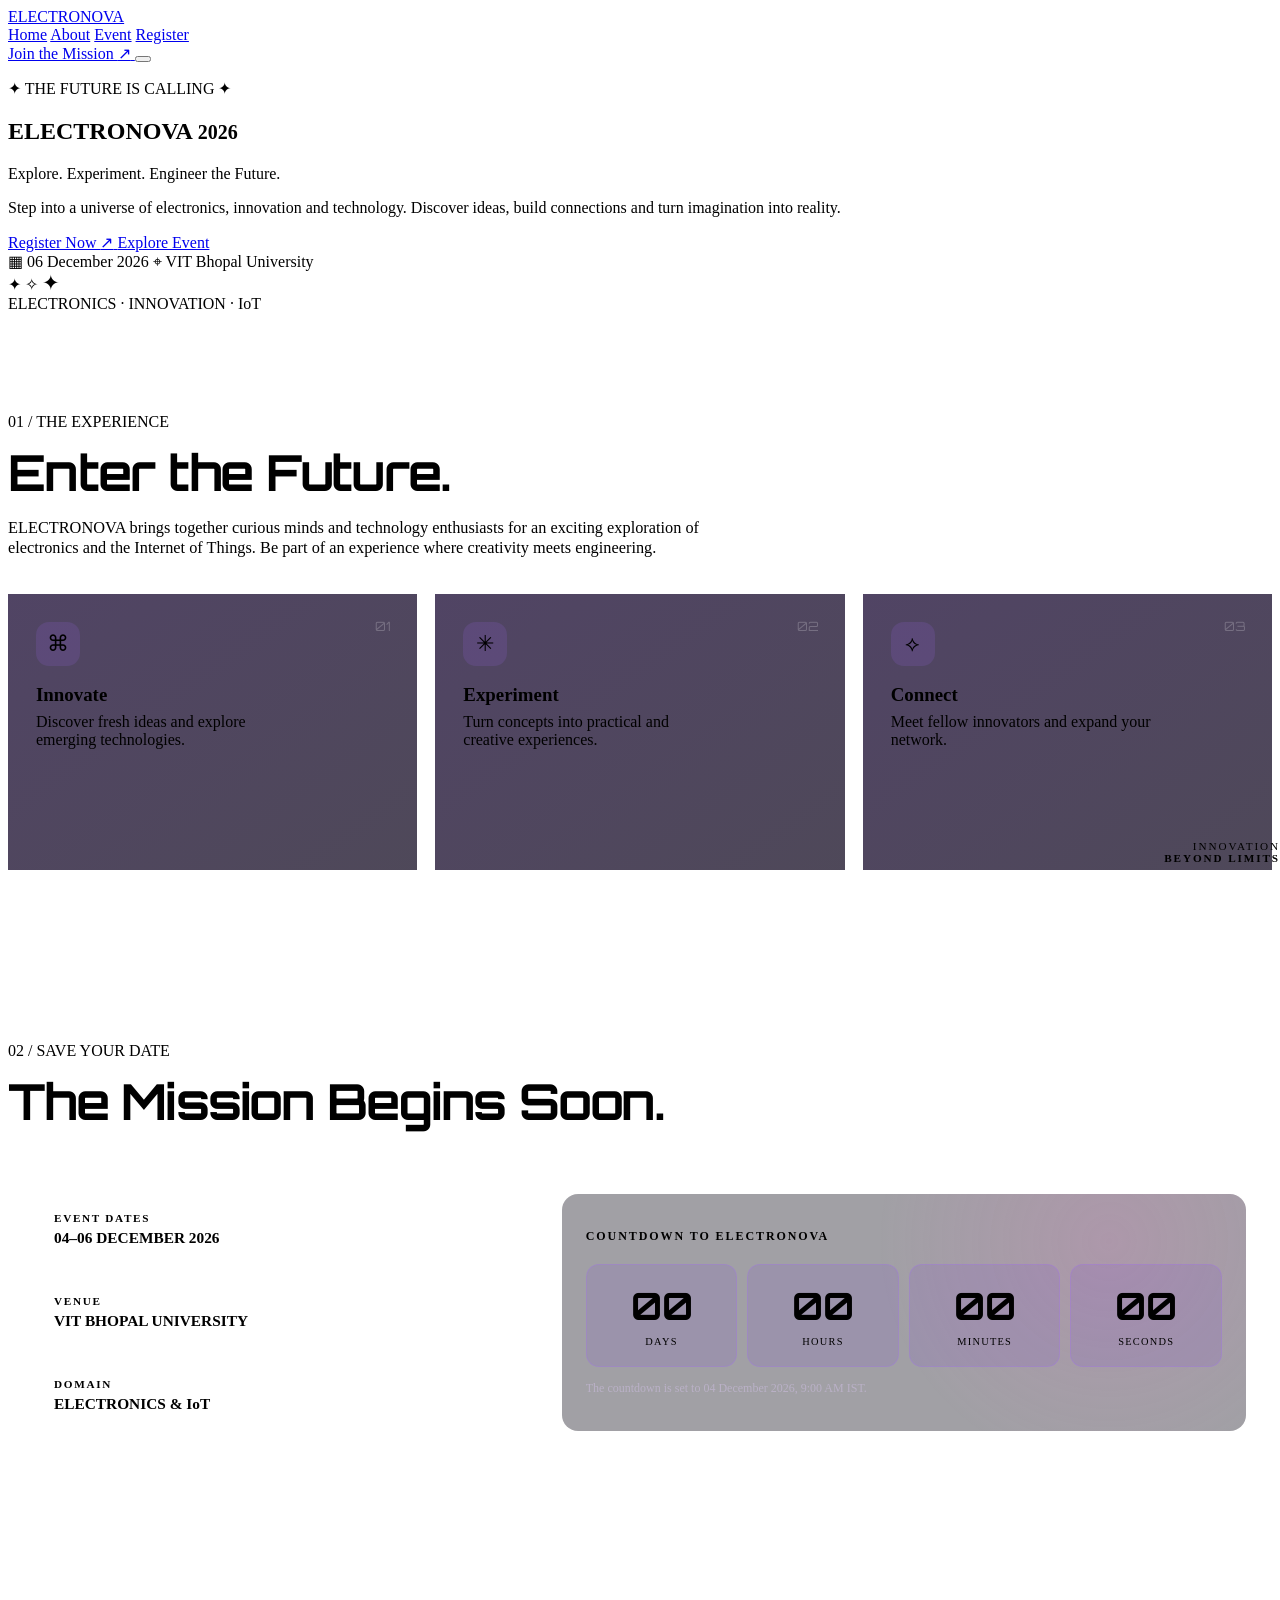
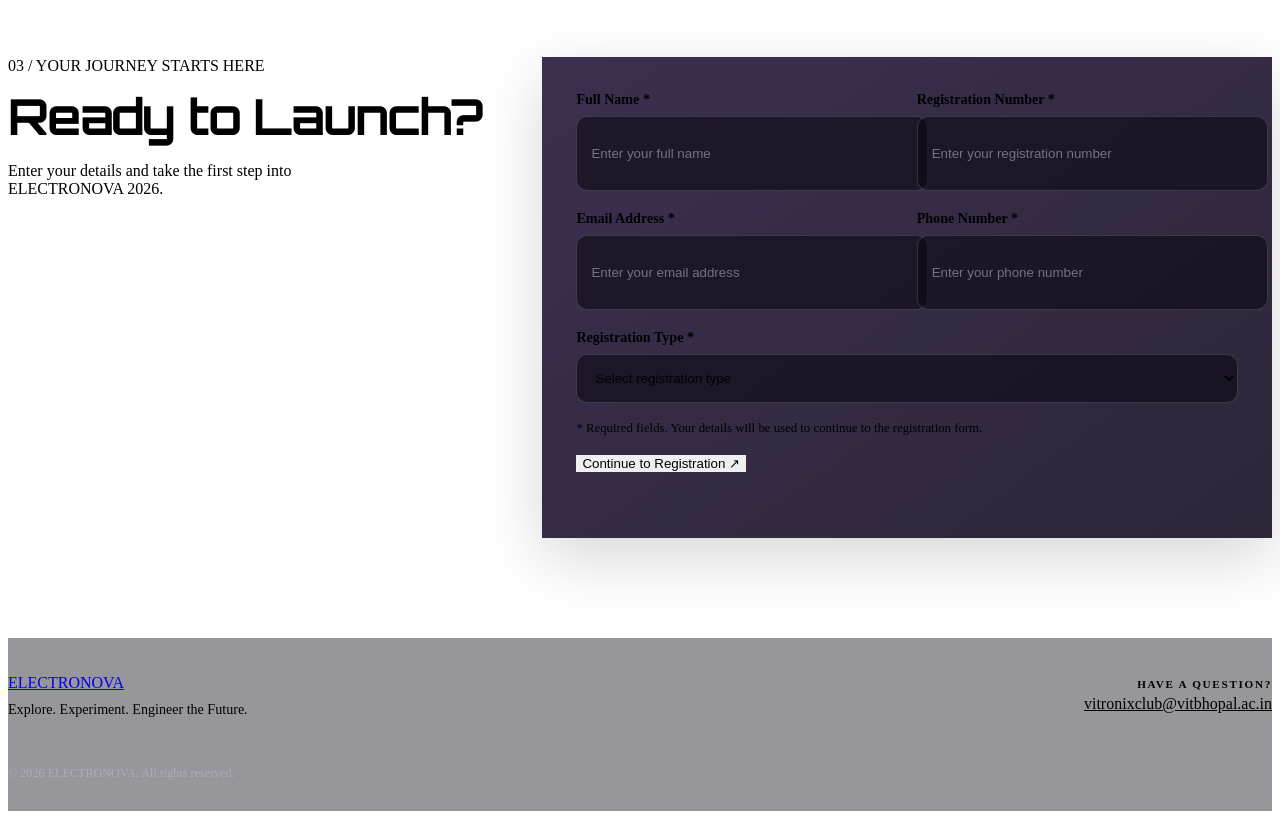
==== commit e44279c6: "Update index.html" ====
--- a/index.html
+++ b/index.html
@@ -2,495 +2,434 @@
 <!DOCTYPE html>
 <html lang="en">
 <head>
-    <meta charset="UTF-8">
-    <meta name="viewport" content="width=device-width, initial-scale=1.0">
-    <meta name="description" content="Register for ELECTRONOVA 2026 - Explore. Experiment. Engineer the Future.">
-    <title>ELECTRONOVA 2026 | Registration</title>
-    <link rel="preconnect" href="https://fonts.googleapis.com">
-    <link rel="preconnect" href="https://fonts.gstatic.com" crossorigin>
-    <link href="https://fonts.googleapis.com/css2?family=Orbitron:wght@400;500;600;700;800&family=Space+Grotesk:wght@400;500;600;700&display=swap" rel="stylesheet">
-    <link rel="stylesheet" href="style.css">
-    <script src="script.js" defer></script>
+  <meta charset="UTF-8">
+  <meta name="viewport" content="width=device-width, initial-scale=1.0">
+  <meta name="theme-color" content="#100b1d">
+  <meta name="description" content="Register for ELECTRONOVA 2026 — Explore. Experiment. Engineer the Future.">
+
+  <title>ELECTRONOVA 2026 | Registration</title>
+
+  <link rel="preconnect" href="https://fonts.googleapis.com">
+  <link rel="preconnect" href="https://fonts.gstatic.com" crossorigin>
+
+  <link href="https://fonts.googleapis.com/css2?family=Orbitron:wght@500;600;700;800&family=Space+Grotesk:wght@400;500;600;700&display=swap" rel="stylesheet">
+
+  <link rel="stylesheet" href="style.css">
+  <script src="script.js" defer></script>
 </head>
+
 <body>
-<div class="stars"></div>
-
-<header class="navbar">
-    <a href="#home" class="logo">ELECTRO<span>NOVA</span></a>
-    <nav>
+
+  <div class="stars" aria-hidden="true"></div>
+
+  <!-- NAVIGATION -->
+  <header class="site-header">
+    <div class="navbar container">
+
+      <a class="logo" href="#home">
+        ELECTRO<span>NOVA</span>
+      </a>
+
+      <nav class="main-nav" id="mainNav" aria-label="Main navigation">
         <a href="#home">Home</a>
         <a href="#about">About</a>
         <a href="#details">Event</a>
         <a href="#register">Register</a>
-    </nav>
-    <a href="#register" class="nav-button">Join the Mission ↗</a>
-</header>
-
-<main>
-    <section class="hero" id="home">
-        <div class="hero-content reveal">
-            <p class="eyebrow">✦ THE FUTURE IS CALLING ✦</p>
-            <h1>ELECTRO<span>NOVA</span><br><small>2026</small></h1>
-            <p class="hero-tagline">Explore. Experiment. Engineer the Future.</p>
-            <p class="hero-description">
-                Step into a universe of electronics, innovation and technology.
-                Discover ideas, build connections and turn imagination into reality.
-            </p>
-            <div class="hero-actions">
-                <a href="#register" class="primary-button">Register Now <span>↗</span></a>
-                <a href="#about" class="secondary-button">Explore Event</a>
+      </nav>
+
+      <a class="nav-button" href="#register">
+        Join the Mission <span>↗</span>
+      </a>
+
+      <button
+        class="menu-toggle"
+        id="menuToggle"
+        type="button"
+        aria-label="Open navigation menu"
+        aria-expanded="false"
+        aria-controls="mainNav"
+      >
+        <span></span>
+        <span></span>
+        <span></span>
+      </button>
+
+    </div>
+  </header>
+
+  <main>
+
+    <!-- HERO SECTION -->
+    <section class="hero section-wrap container" id="home">
+
+      <div class="hero-content reveal">
+
+        <p class="eyebrow">
+          <span>✦</span> THE FUTURE IS CALLING <span>✦</span>
+        </p>
+
+        <h1>
+          ELECTRO<span>NOVA</span>
+          <small>2026</small>
+        </h1>
+
+        <p class="hero-tagline">
+          Explore. Experiment. Engineer the Future.
+        </p>
+
+        <p class="hero-description">
+          Step into a universe of electronics, innovation and technology.
+          Discover ideas, build connections and turn imagination into reality.
+        </p>
+
+        <div class="hero-actions">
+          <a href="#register" class="button button-primary">
+            Register Now <span>↗</span>
+          </a>
+
+          <a href="#about" class="button button-secondary">
+            Explore Event
+          </a>
+        </div>
+
+        <div class="hero-meta">
+          <span>▦ 06 December 2026</span>
+          <span>⌖ VIT Bhopal University</span>
+        </div>
+
+      </div>
+
+      <!-- SPACE PLANET DESIGN -->
+      <div class="planet-scene" aria-hidden="true">
+
+        <div class="planet-orbit orbit-a"></div>
+        <div class="planet-orbit orbit-b"></div>
+
+        <div class="planet-halo"></div>
+
+        <div class="planet">
+          <div class="planet-shine"></div>
+        </div>
+
+        <div class="planet-ring"></div>
+
+        <span class="planet-star star-a">✦</span>
+        <span class="planet-star star-b">✧</span>
+        <span class="planet-star star-c">✦</span>
+
+        <div class="planet-caption">
+          INNOVATION
+          <br>
+          <strong>BEYOND LIMITS</strong>
+        </div>
+
+      </div>
+
+      <div class="hero-bottom-label">
+        ELECTRONICS · INNOVATION · IoT
+      </div>
+
+    </section>
+
+    <!-- ABOUT SECTION -->
+    <section class="section container reveal" id="about">
+
+      <div class="section-heading">
+
+        <p class="section-kicker">
+          01 / THE EXPERIENCE
+        </p>
+
+        <h2>
+          Enter the <span>Future.</span>
+        </h2>
+
+        <p class="section-description">
+          ELECTRONOVA brings together curious minds and technology enthusiasts
+          for an exciting exploration of electronics and the Internet of Things.
+          Be part of an experience where creativity meets engineering.
+        </p>
+
+      </div>
+
+      <div class="feature-grid">
+
+        <article class="feature-card">
+          <span class="feature-icon">⌘</span>
+          <h3>Innovate</h3>
+          <p>
+            Discover fresh ideas and explore emerging technologies.
+          </p>
+          <span class="card-index">01</span>
+        </article>
+
+        <article class="feature-card">
+          <span class="feature-icon">✳</span>
+          <h3>Experiment</h3>
+          <p>
+            Turn concepts into practical and creative experiences.
+          </p>
+          <span class="card-index">02</span>
+        </article>
+
+        <article class="feature-card">
+          <span class="feature-icon">⟡</span>
+          <h3>Connect</h3>
+          <p>
+            Meet fellow innovators and expand your network.
+          </p>
+          <span class="card-index">03</span>
+        </article>
+
+      </div>
+
+    </section>
+
+    <!-- EVENT DETAILS -->
+    <section class="section event-section container reveal" id="details">
+
+      <div class="section-heading">
+
+        <p class="section-kicker">
+          02 / SAVE YOUR DATE
+        </p>
+
+        <h2>
+          The Mission <span>Begins Soon.</span>
+        </h2>
+
+      </div>
+
+      <div class="event-panel">
+
+        <div class="event-info">
+
+          <div class="event-detail">
+            <span>EVENT DATES</span>
+            <strong>04–06 DECEMBER 2026</strong>
+          </div>
+
+          <div class="event-detail">
+            <span>VENUE</span>
+            <strong>VIT BHOPAL UNIVERSITY</strong>
+          </div>
+
+          <div class="event-detail">
+            <span>DOMAIN</span>
+            <strong>ELECTRONICS &amp; IoT</strong>
+          </div>
+
+        </div>
+
+        <!-- COUNTDOWN -->
+        <div class="countdown-panel">
+
+          <p class="countdown-title">
+            COUNTDOWN TO ELECTRONOVA
+          </p>
+
+          <div class="timer">
+
+            <div class="time-box">
+              <strong id="days">00</strong>
+              <span>DAYS</span>
             </div>
-            <div class="hero-meta">
-                <span>📅 06 December 2026</span>
-                <span>📍 VIT Bhopal University</span>
+
+            <div class="time-box">
+              <strong id="hours">00</strong>
+              <span>HOURS</span>
             </div>
-        </div>
-
-        <div class="planet-area" aria-hidden="true">
-            <div class="orbit orbit-one"></div>
-            <div class="orbit orbit-two"></div>
-            <div class="planet">
-                <div class="planet-glow"></div>
+
+            <div class="time-box">
+              <strong id="minutes">00</strong>
+              <span>MINUTES</span>
             </div>
-            <div class="planet-ring"></div>
-            <span class="floating-star star-one">✦</span>
-            <span class="floating-star star-two">✧</span>
-            <span class="floating-star star-three">✦</span>
-            <span class="planet-label">INNOVATION<br>BEYOND LIMITS</span>
-        </div>
+
+            <div class="time-box">
+              <strong id="seconds">00</strong>
+              <span>SECONDS</span>
+            </div>
+
+          </div>
+
+          <p class="countdown-note">
+            The countdown is set to 04 December 2026, 9:00 AM IST.
+          </p>
+
+        </div>
+
+      </div>
+
     </section>
 
-    <section class="about-section section reveal" id="about">
-        <p class="section-kicker">01 / THE EXPERIENCE</p>
-        <h2>Enter the <span>Future.</span></h2>
-        <p class="section-description">
-            ELECTRONOVA brings together curious minds and technology enthusiasts
-            for an exciting exploration of electronics and the Internet of Things.
-            Be part of an experience where creativity meets engineering.
-        </p>
-        <div class="feature-grid">
-            <article class="feature-card">
-                <span class="feature-icon">⌘</span>
-                <h3>Innovate</h3>
-                <p>Discover fresh ideas and explore emerging technologies.</p>
-            </article>
-            <article class="feature-card">
-                <span class="feature-icon">✳</span>
-                <h3>Experiment</h3>
-                <p>Turn concepts into practical and creative experiences.</p>
-            </article>
-            <article class="feature-card">
-                <span class="feature-icon">⟡</span>
-                <h3>Connect</h3>
-                <p>Meet fellow innovators and expand your network.</p>
-            </article>
-        </div>
+    <!-- REGISTRATION SECTION -->
+    <section class="section registration-section container reveal" id="register">
+
+      <div class="registration-intro">
+
+        <p class="section-kicker">
+          03 / YOUR JOURNEY STARTS HERE
+        </p>
+
+        <h2>
+          Ready to <span>Launch?</span>
+        </h2>
+
+        <p>
+          Enter your details and take the first step into ELECTRONOVA 2026.
+        </p>
+
+      </div>
+
+      <form id="regForm" class="registration-form">
+
+        <div class="form-grid">
+
+          <div class="form-field">
+            <label for="fullName">
+              Full Name <span>*</span>
+            </label>
+
+            <input
+              id="fullName"
+              name="fullName"
+              type="text"
+              placeholder="Enter your full name"
+              autocomplete="name"
+              required
+            >
+          </div>
+
+          <div class="form-field">
+            <label for="registrationNumber">
+              Registration Number <span>*</span>
+            </label>
+
+            <input
+              id="registrationNumber"
+              name="registrationNumber"
+              type="text"
+              placeholder="Enter your registration number"
+              required
+            >
+          </div>
+
+          <div class="form-field">
+            <label for="email">
+              Email Address <span>*</span>
+            </label>
+
+            <input
+              id="email"
+              name="email"
+              type="email"
+              placeholder="Enter your email address"
+              autocomplete="email"
+              required
+            >
+          </div>
+
+          <div class="form-field">
+            <label for="phone">
+              Phone Number <span>*</span>
+            </label>
+
+            <input
+              id="phone"
+              name="phone"
+              type="tel"
+              placeholder="Enter your phone number"
+              autocomplete="tel"
+              pattern="[0-9+() -]{7,20}"
+              required
+            >
+          </div>
+
+          <div class="form-field form-field-wide">
+
+            <label for="participation">
+              Registration Type <span>*</span>
+            </label>
+
+            <select
+              id="participation"
+              name="participation"
+              required
+            >
+              <option value="">Select registration type</option>
+              <option value="individual">
+                Individual Registration
+              </option>
+              <option value="team">
+                Team Registration
+              </option>
+            </select>
+
+          </div>
+
+        </div>
+
+        <p class="form-note">
+          * Required fields. Your details will be used to continue to the registration form.
+        </p>
+
+        <button
+          type="submit"
+          class="button button-primary submit-button"
+        >
+          Continue to Registration <span>↗</span>
+        </button>
+
+        <p
+          id="formMessage"
+          class="form-message"
+          role="status"
+          aria-live="polite"
+        ></p>
+
+      </form>
+
     </section>
 
-    <section class="event-section section reveal" id="details">
-        <p class="section-kicker">02 / SAVE YOUR DATE</p>
-        <h2>The Mission <span>Begins Soon.</span></h2>
-        <div class="event-info">
-            <div><span>EVENT DATES</span><strong>04–06 DECEMBER 2026</strong></div>
-            <div><span>VENUE</span><strong>VIT BHOPAL UNIVERSITY</strong></div>
-            <div><span>DOMAIN</span><strong>ELECTRONICS & IoT</strong></div>
-        </div>
-
-        <div class="countdown-panel">
-            <p>COUNTDOWN TO ELECTRONOVA</p>
-            <div class="timer">
-                <div class="time-box"><strong id="days">00</strong><span>DAYS</span></div>
-                <div class="time-box"><strong id="hours">00</strong><span>HOURS</span></div>
-                <div class="time-box"><strong id="minutes">00</strong><span>MINUTES</span></div>
-                <div class="time-box"><strong id="seconds">00</strong><span>SECONDS</span></div>
-            </div>
-        </div>
-    </section>
-
-    <section class="registration-section section reveal" id="register">
-        <div class="registration-heading">
-            <p class="section-kicker">03 / YOUR JOURNEY STARTS HERE</p>
-            <h2>Ready to <span>Launch?</span></h2>
-            <p>Enter your details and take the first step into ELECTRONOVA 2026.</p>
-        </div>
-
-        <form id="regForm" class="registration-form">
-            <div class="form-grid">
-                <div class="form-field">
-                    <label for="fullName">Full Name *</label>
-                    <input id="fullName" name="fullName" type="text" placeholder="Enter your full name" required>
-                </div>
-
-                <div class="form-field">
-                    <label for="registrationNumber">Registration Number *</label>
-                    <input id="registrationNumber" name="registrationNumber" type="text" placeholder="Enter your registration number" required>
-                </div>
-
-                <div class="form-field">
-                    <label for="email">Email Address *</label>
-                    <input id="email" name="email" type="email" placeholder="Enter your email address" required>
-                </div>
-
-                <div class="form-field">
-                    <label for="phone">Phone Number *</label>
-                    <input id="phone" name="phone" type="tel" placeholder="Enter your phone number" pattern="[0-9+() -]{7,20}" required>
-                </div>
-
-                <div class="form-field full-width">
-                    <label for="participation">Registration Type *</label>
-                    <select id="participation" name="participation" required>
-                        <option value="">Select registration type</option>
-                        <option value="individual">Individual Registration</option>
-                        <option value="team">Team Registration</option>
-                    </select>
-                </div>
-            </div>
-
-            <p class="form-note">* Required fields. Your details will be used to continue to the registration form.</p>
-            <button type="submit" class="primary-button submit-button">Continue to Registration ↗</button>
-            <p id="formMessage" class="form-message" role="status"></p>
-        </form>
-    </section>
-</main>
-
-<footer class="footer">
-    <a href="#home" class="logo">ELECTRO<span>NOVA</span></a>
-    <p>Explore. Experiment. Engineer the Future.</p>
-    <p class="contact-line">For event queries: <a id="contactEmail" href="#">
-<!DOCTYPE html>
-<html lang="en">
-<head>
-    <meta charset="UTF-8">
-    <meta name="viewport" content="width=device-width, initial-scale=1.0">
-    <meta name="description" content="Register for ELECTRONOVA 2026 - Explore. Experiment. Engineer the Future.">
-    <title>ELECTRONOVA 2026 | Registration</title>
-    <link rel="preconnect" href="https://fonts.googleapis.com">
-    <link rel="preconnect" href="https://fonts.gstatic.com" crossorigin>
-    <link href="https://fonts.googleapis.com/css2?family=Orbitron:wght@400;500;600;700;800&family=Space+Grotesk:wght@400;500;600;700&display=swap" rel="stylesheet">
-    <link rel="stylesheet" href="style.css">
-    <script src="script.js" defer></script>
-</head>
-<body>
-<div class="stars"></div>
-
-<header class="navbar">
-    <a href="#home" class="logo">ELECTRO<span>NOVA</span></a>
-    <nav>
-        <a href="#home">Home</a>
-        <a href="#about">About</a>
-        <a href="#details">Event</a>
-        <a href="#register">Register</a>
-    </nav>
-    <a href="#register" class="nav-button">Join the Mission ↗</a>
-</header>
-
-<main>
-    <section class="hero" id="home">
-        <div class="hero-content reveal">
-            <p class="eyebrow">✦ THE FUTURE IS CALLING ✦</p>
-            <h1>ELECTRO<span>NOVA</span><br><small>2026</small></h1>
-            <p class="hero-tagline">Explore. Experiment. Engineer the Future.</p>
-            <p class="hero-description">
-                Step into a universe of electronics, innovation and technology.
-                Discover ideas, build connections and turn imagination into reality.
-            </p>
-            <div class="hero-actions">
-                <a href="#register" class="primary-button">Register Now <span>↗</span></a>
-                <a href="#about" class="secondary-button">Explore Event</a>
-            </div>
-            <div class="hero-meta">
-                <span>📅 06 December 2026</span>
-                <span>📍 VIT Bhopal University</span>
-            </div>
-        </div>
-
-        <div class="planet-area" aria-hidden="true">
-            <div class="orbit orbit-one"></div>
-            <div class="orbit orbit-two"></div>
-            <div class="planet">
-                <div class="planet-glow"></div>
-            </div>
-            <div class="planet-ring"></div>
-            <span class="floating-star star-one">✦</span>
-            <span class="floating-star star-two">✧</span>
-            <span class="floating-star star-three">✦</span>
-            <span class="planet-label">INNOVATION<br>BEYOND LIMITS</span>
-        </div>
-    </section>
-
-    <section class="about-section section reveal" id="about">
-        <p class="section-kicker">01 / THE EXPERIENCE</p>
-        <h2>Enter the <span>Future.</span></h2>
-        <p class="section-description">
-            ELECTRONOVA brings together curious minds and technology enthusiasts
-            for an exciting exploration of electronics and the Internet of Things.
-            Be part of an experience where creativity meets engineering.
-        </p>
-        <div class="feature-grid">
-            <article class="feature-card">
-                <span class="feature-icon">⌘</span>
-                <h3>Innovate</h3>
-                <p>Discover fresh ideas and explore emerging technologies.</p>
-            </article>
-            <article class="feature-card">
-                <span class="feature-icon">✳</span>
-                <h3>Experiment</h3>
-                <p>Turn concepts into practical and creative experiences.</p>
-            </article>
-            <article class="feature-card">
-                <span class="feature-icon">⟡</span>
-                <h3>Connect</h3>
-                <p>Meet fellow innovators and expand your network.</p>
-            </article>
-        </div>
-    </section>
-
-    <section class="event-section section reveal" id="details">
-        <p class="section-kicker">02 / SAVE YOUR DATE</p>
-        <h2>The Mission <span>Begins Soon.</span></h2>
-        <div class="event-info">
-            <div><span>EVENT DATES</span><strong>04–06 DECEMBER 2026</strong></div>
-            <div><span>VENUE</span><strong>VIT BHOPAL UNIVERSITY</strong></div>
-            <div><span>DOMAIN</span><strong>ELECTRONICS & IoT</strong></div>
-        </div>
-
-        <div class="countdown-panel">
-            <p>COUNTDOWN TO ELECTRONOVA</p>
-            <div class="timer">
-                <div class="time-box"><strong id="days">00</strong><span>DAYS</span></div>
-                <div class="time-box"><strong id="hours">00</strong><span>HOURS</span></div>
-                <div class="time-box"><strong id="minutes">00</strong><span>MINUTES</span></div>
-                <div class="time-box"><strong id="seconds">00</strong><span>SECONDS</span></div>
-            </div>
-        </div>
-    </section>
-
-    <section class="registration-section section reveal" id="register">
-        <div class="registration-heading">
-            <p class="section-kicker">03 / YOUR JOURNEY STARTS HERE</p>
-            <h2>Ready to <span>Launch?</span></h2>
-            <p>Enter your details and take the first step into ELECTRONOVA 2026.</p>
-        </div>
-
-        <form id="regForm" class="registration-form">
-            <div class="form-grid">
-                <div class="form-field">
-                    <label for="fullName">Full Name *</label>
-                    <input id="fullName" name="fullName" type="text" placeholder="Enter your full name" required>
-                </div>
-
-                <div class="form-field">
-                    <label for="registrationNumber">Registration Number *</label>
-                    <input id="registrationNumber" name="registrationNumber" type="text" placeholder="Enter your registration number" required>
-                </div>
-
-                <div class="form-field">
-                    <label for="email">Email Address *</label>
-                    <input id="email" name="email" type="email" placeholder="Enter your email address" required>
-                </div>
-
-                <div class="form-field">
-                    <label for="phone">Phone Number *</label>
-                    <input id="phone" name="phone" type="tel" placeholder="Enter your phone number" pattern="[0-9+() -]{7,20}" required>
-                </div>
-
-                <div class="form-field full-width">
-                    <label for="participation">Registration Type *</label>
-                    <select id="participation" name="participation" required>
-                        <option value="">Select registration type</option>
-                        <option value="individual">Individual Registration</option>
-                        <option value="team">Team Registration</option>
-                    </select>
-                </div>
-            </div>
-
-            <p class="form-note">* Required fields. Your details will be used to continue to the registration form.</p>
-            <button type="submit" class="primary-button submit-button">Continue to Registration ↗</button>
-            <p id="formMessage" class="form-message" role="status"></p>
-        </form>
-    </section>
-</main>
-
-<footer class="footer">
-    <a href="#home" class="logo">ELECTRO<span>NOVA</span></a>
-    <p>Explore. Experiment. Engineer the Future.</p>
-    <p class="contact-line">For event queries: <a id="contactEmail" href="#">
-<!DOCTYPE html>
-<html lang="en">
-<head>
-    <meta charset="UTF-8">
-    <meta name="viewport" content="width=device-width, initial-scale=1.0">
-    <meta name="description" content="Register for ELECTRONOVA 2026 - Explore. Experiment. Engineer the Future.">
-    <title>ELECTRONOVA 2026 | Registration</title>
-    <link rel="preconnect" href="https://fonts.googleapis.com">
-    <link rel="preconnect" href="https://fonts.gstatic.com" crossorigin>
-    <link href="https://fonts.googleapis.com/css2?family=Orbitron:wght@400;500;600;700;800&family=Space+Grotesk:wght@400;500;600;700&display=swap" rel="stylesheet">
-    <link rel="stylesheet" href="style.css">
-    <script src="script.js" defer></script>
-</head>
-<body>
-<div class="stars"></div>
-
-<header class="navbar">
-    <a href="#home" class="logo">ELECTRO<span>NOVA</span></a>
-    <nav>
-        <a href="#home">Home</a>
-        <a href="#about">About</a>
-        <a href="#details">Event</a>
-        <a href="#register">Register</a>
-    </nav>
-    <a href="#register" class="nav-button">Join the Mission ↗</a>
-</header>
-
-<main>
-    <section class="hero" id="home">
-        <div class="hero-content reveal">
-            <p class="eyebrow">✦ THE FUTURE IS CALLING ✦</p>
-            <h1>ELECTRO<span>NOVA</span><br><small>2026</small></h1>
-            <p class="hero-tagline">Explore. Experiment. Engineer the Future.</p>
-            <p class="hero-description">
-                Step into a universe of electronics, innovation and technology.
-                Discover ideas, build connections and turn imagination into reality.
-            </p>
-            <div class="hero-actions">
-                <a href="#register" class="primary-button">Register Now <span>↗</span></a>
-                <a href="#about" class="secondary-button">Explore Event</a>
-            </div>
-            <div class="hero-meta">
-                <span>📅 06 December 2026</span>
-                <span>📍 VIT Bhopal University</span>
-            </div>
-        </div>
-
-        <div class="planet-area" aria-hidden="true">
-            <div class="orbit orbit-one"></div>
-            <div class="orbit orbit-two"></div>
-            <div class="planet">
-                <div class="planet-glow"></div>
-            </div>
-            <div class="planet-ring"></div>
-            <span class="floating-star star-one">✦</span>
-            <span class="floating-star star-two">✧</span>
-            <span class="floating-star star-three">✦</span>
-            <span class="planet-label">INNOVATION<br>BEYOND LIMITS</span>
-        </div>
-    </section>
-
-    <section class="about-section section reveal" id="about">
-        <p class="section-kicker">01 / THE EXPERIENCE</p>
-        <h2>Enter the <span>Future.</span></h2>
-        <p class="section-description">
-            ELECTRONOVA brings together curious minds and technology enthusiasts
-            for an exciting exploration of electronics and the Internet of Things.
-            Be part of an experience where creativity meets engineering.
-        </p>
-        <div class="feature-grid">
-            <article class="feature-card">
-                <span class="feature-icon">⌘</span>
-                <h3>Innovate</h3>
-                <p>Discover fresh ideas and explore emerging technologies.</p>
-            </article>
-            <article class="feature-card">
-                <span class="feature-icon">✳</span>
-                <h3>Experiment</h3>
-                <p>Turn concepts into practical and creative experiences.</p>
-            </article>
-            <article class="feature-card">
-                <span class="feature-icon">⟡</span>
-                <h3>Connect</h3>
-                <p>Meet fellow innovators and expand your network.</p>
-            </article>
-        </div>
-    </section>
-
-    <section class="event-section section reveal" id="details">
-        <p class="section-kicker">02 / SAVE YOUR DATE</p>
-        <h2>The Mission <span>Begins Soon.</span></h2>
-        <div class="event-info">
-            <div><span>EVENT DATES</span><strong>04–06 DECEMBER 2026</strong></div>
-            <div><span>VENUE</span><strong>VIT BHOPAL UNIVERSITY</strong></div>
-            <div><span>DOMAIN</span><strong>ELECTRONICS & IoT</strong></div>
-        </div>
-
-        <div class="countdown-panel">
-            <p>COUNTDOWN TO ELECTRONOVA</p>
-            <div class="timer">
-                <div class="time-box"><strong id="days">00</strong><span>DAYS</span></div>
-                <div class="time-box"><strong id="hours">00</strong><span>HOURS</span></div>
-                <div class="time-box"><strong id="minutes">00</strong><span>MINUTES</span></div>
-                <div class="time-box"><strong id="seconds">00</strong><span>SECONDS</span></div>
-            </div>
-        </div>
-    </section>
-
-    <section class="registration-section section reveal" id="register">
-        <div class="registration-heading">
-            <p class="section-kicker">03 / YOUR JOURNEY STARTS HERE</p>
-            <h2>Ready to <span>Launch?</span></h2>
-            <p>Enter your details and take the first step into ELECTRONOVA 2026.</p>
-        </div>
-
-        <form id="regForm" class="registration-form">
-            <div class="form-grid">
-                <div class="form-field">
-                    <label for="fullName">Full Name *</label>
-                    <input id="fullName" name="fullName" type="text" placeholder="Enter your full name" required>
-                </div>
-
-                <div class="form-field">
-                    <label for="registrationNumber">Registration Number *</label>
-                    <input id="registrationNumber" name="registrationNumber" type="text" placeholder="Enter your registration number" required>
-                </div>
-
-                <div class="form-field">
-                    <label for="email">Email Address *</label>
-                    <input id="email" name="email" type="email" placeholder="Enter your email address" required>
-                </div>
-
-                <div class="form-field">
-                    <label for="phone">Phone Number *</label>
-                    <input id="phone" name="phone" type="tel" placeholder="Enter your phone number" pattern="[0-9+() -]{7,20}" required>
-                </div>
-
-                <div class="form-field full-width">
-                    <label for="participation">Registration Type *</label>
-                    <select id="participation" name="participation" required>
-                        <option value="">Select registration type</option>
-                        <option value="individual">Individual Registration</option>
-                        <option value="team">Team Registration</option>
-                    </select>
-                </div>
-            </div>
-
-            <p class="form-note">* Required fields. Your details will be used to continue to the registration form.</p>
-            <button type="submit" class="primary-button submit-button">Continue to Registration ↗</button>
-            <p id="formMessage" class="form-message" role="status"></p>
-        </form>
-    </section>
-</main>
-
-<footer class="footer">
-    <a href="#home" class="logo">ELECTRO<span>NOVA</span></a>
-    <p>Explore. Experiment. Engineer the Future.</p>
-    ```html
-<p class="contact-line">
-    For event queries:
-    <a id="contactEmail" href="mailto:vitronixclub@vitbhopal.ac.in">
-        vitronixclub@vitbhopal.ac.in
-    </a>
-</p>
-```
-    <p class="copyright">© 2026 ELECTRONOVA. All rights reserved.</p>
-</footer>
+  </main>
+
+  <!-- FOOTER -->
+  <footer class="site-footer">
+
+    <div class="footer-inner container">
+
+      <div>
+        <a class="logo" href="#home">
+          ELECTRO<span>NOVA</span>
+        </a>
+
+        <p class="footer-tagline">
+          Explore. Experiment. Engineer the Future.
+        </p>
+      </div>
+
+      <div class="footer-contact">
+
+        <span class="footer-label">
+          HAVE A QUESTION?
+        </span>
+
+        <a
+          id="contactEmail"
+          href="mailto:vitronixclub@vitbhopal.ac.in"
+        >
+          vitronixclub@vitbhopal.ac.in
+        </a>
+
+      </div>
+
+      <p class="copyright">
+        © 2026 ELECTRONOVA. All rights reserved.
+      </p>
+
+    </div>
+
+  </footer>
+
 </body>
 </html>
-</a></p>
-    <p class="copyright">© 2026 ELECTRONOVA. All rights reserved.</p>
-</footer>
-</body>
-</html>
-</a></p>
-    <p class="copyright">© 2026 ELECTRONOVA. All rights reserved.</p>
-</footer>
-</body>
-</html>
--- a/style.css
+++ b/style.css
@@ -1,96 +1,128 @@
-@import url('https://fonts.googleapis.com/css2?family=Orbitron:wght@500;600;700;800&family=Space+Grotesk:wght@400;500;600;700&family=Outfit:wght@400;500;600;700&display=swap');
+.star-c { bottom: 17%; right: 18%; font-size: 1.3rem; }
+.planet-caption { position: absolute; z-index: 4; right: 0; bottom: 4%; color: var(--muted); font-size: .7rem; letter-spacing: .17em; text-align: right; }
+.planet-caption strong { color: var(--cream); }
 
-:root {
-    --bg: #100b1d;
-    --bg-soft: #191128;
-    --purple: #713bd2;
-    --violet: #a46bff;
-    --magenta: #ed65c8;
-    --pink: #ff9bdc;
-    --cream: #fff1dc;
-    --muted: #c5b8d5;
-    --border: rgba(255, 255, 255, 0.13);
-    --card: rgba(28, 18, 46, 0.78);
-    --page-width: 1240px;
+/* Sections */
+.section { padding-top: 100px; padding-bottom: 100px; }
+.section-heading { max-width: 760px; margin-bottom: 36px; }
+.section-kicker { margin: 0 0 12px; }
+h2 { margin: 0 0 16px; font-family: "Orbitron", sans-serif; font-size: clamp(1.8rem, 4vw, 3.1rem); line-height: 1.2; letter-spacing: -.035em; }
+.section-description { max-width: 720px; margin: 0; color: var(--muted); font-size: 1.02rem; }
+.feature-grid { display: grid; grid-template-columns: repeat(3, minmax(0, 1fr)); gap: 18px; }
+.feature-card {
+  position: relative; min-height: 220px; padding: 28px; overflow: hidden;
+  border: 1px solid var(--border); border-radius: var(--radius);
+  background: linear-gradient(145deg, rgba(42,27,66,.82), rgba(23,15,37,.76));
+  transition: transform .25s, border-color .25s, background .25s;
+}
+.feature-card:hover { transform: translateY(-6px); border-color: rgba(164,107,255,.55); background: linear-gradient(145deg, rgba(58,35,88,.9), rgba(23,15,37,.86)); }
+.feature-icon { display: inline-grid; place-items: center; width: 44px; height: 44px; margin-bottom: 18px; border-radius: 13px; color: var(--pink); background: rgba(164,107,255,.14); font-size: 1.35rem; }
+.feature-card h3 { margin: 0 0 7px; font-size: 1.18rem; }
+.feature-card p { max-width: 260px; margin: 0; color: var(--muted); }
+.card-index { position: absolute; top: 24px; right: 26px; color: rgba(255,255,255,.22); font-family: "Orbitron", sans-serif; font-size: .8rem; }
+
+/* Event */
+.event-section { padding-top: 72px; }
+.event-panel { display: grid; grid-template-columns: .85fr 1.15fr; gap: 22px; padding: 26px; border: 1px solid var(--border); border-radius: var(--radius); background: var(--panel); }
+.event-info { display: grid; gap: 12px; }
+.event-detail { display: flex; flex-direction: column; justify-content: center; gap: 5px; padding: 17px 19px; border: 1px solid rgba(255,255,255,.08); border-radius: 14px; background: rgba(255,255,255,.025); }
+.event-detail span, .footer-label { color: var(--pink); font-size: .7rem; font-weight: 700; letter-spacing: .15em; }
+.event-detail strong { font-size: .96rem; }
+.countdown-panel { display: flex; flex-direction: column; justify-content: center; padding: 24px; border-radius: 16px; background: radial-gradient(circle at 80% 20%, rgba(237,101,200,.15), transparent 40%), rgba(10,7,19,.38); }
+.countdown-title { margin: 0 0 20px; color: var(--muted); font-size: .75rem; font-weight: 700; letter-spacing: .16em; }
+.timer { display: grid; grid-template-columns: repeat(4, minmax(0,1fr)); gap: 10px; }
+.time-box { min-width: 0; padding: 17px 8px; text-align: center; border: 1px solid rgba(164,107,255,.25); border-radius: 13px; background: rgba(113,59,210,.12); }
+.time-box strong { display: block; font-family: "Orbitron", sans-serif; font-size: clamp(1.45rem, 3vw, 2.35rem); line-height: 1.3; }
+.time-box span { color: var(--muted); font-size: .65rem; letter-spacing: .12em; }
+.countdown-note { margin: 14px 0 0; color: rgba(197,184,213,.7); font-size: .75rem; }
+
+/* Registration */
+.registration-section { display: grid; grid-template-columns: .8fr 1.2fr; align-items: start; gap: 48px; }
+.registration-intro p:last-child { max-width: 330px; color: var(--muted); }
+.registration-form { padding: clamp(20px, 3vw, 34px); border: 1px solid var(--border); border-radius: var(--radius); background: linear-gradient(145deg, rgba(39,25,61,.9), rgba(22,14,35,.9)); box-shadow: 0 20px 60px rgba(0,0,0,.16); }
+.form-grid { display: grid; grid-template-columns: repeat(2, minmax(0,1fr)); gap: 19px; }
+.form-field { display: flex; flex-direction: column; gap: 8px; min-width: 0; }
+.form-field-wide { grid-column: 1 / -1; }
+.form-field label { color: var(--cream); font-size: .88rem; font-weight: 600; }
+.form-field label span { color: var(--pink); }
+.form-field input, .form-field select {
+  width: 100%; min-height: 49px; padding: 12px 14px; border: 1px solid rgba(255,255,255,.15);
+  border-radius: 11px; outline: none; color: var(--cream); background: rgba(8,6,16,.55);
+  transition: border-color .2s, box-shadow .2s;
+}
+.form-field input::placeholder { color: rgba(197,184,213,.55); }
+.form-field select { color-scheme: dark; }
+.form-field input:focus, .form-field select:focus { border-color: var(--violet); box-shadow: 0 0 0 3px rgba(164,107,255,.14); }
+.form-note { margin: 18px 0; color: var(--muted); font-size: .8rem; }
+.submit-button { border: 0; }
+.form-message { min-height: 1.4em; margin: 12px 0 0; color: var(--pink); font-size: .88rem; }
+
+/* Footer */
+.site-footer { border-top: 1px solid var(--border); background: rgba(8,6,15,.42); }
+.footer-inner { display: grid; grid-template-columns: 1fr 1fr; align-items: center; gap: 22px; padding-top: 36px; padding-bottom: 30px; }
+.footer-tagline { margin: 9px 0 0; color: var(--muted); font-size: .88rem; }
+.footer-contact { display: flex; flex-direction: column; align-items: flex-end; gap: 5px; }
+.footer-contact a { color: var(--pink); overflow-wrap: anywhere; }
+.copyright { grid-column: 1 / -1; margin: 8px 0 0; padding-top: 18px; border-top: 1px solid var(--border); color: rgba(197,184,213,.58); font-size: .76rem; }
+
+/* Reveal animation */
+.reveal { opacity: 0; transform: translateY(22px); transition: opacity .7s ease, transform .7s ease; }
+.reveal.visible { opacity: 1; transform: translateY(0); }
+@media (prefers-reduced-motion: reduce) {
+  html { scroll-behavior: auto; }
+  *, *::before, *::after { animation-duration: .01ms !important; transition-duration: .01ms !important; }
+  .reveal { opacity: 1; transform: none; }
 }
 
-*,
-*::before,
-*::after {
-    box-sizing: border-box;
-    margin: 0;
-    padding: 0;
+/* Responsive */
+@media (max-width: 900px) {
+  .hero { grid-template-columns: 1fr  .8fr; gap: 10px; }
+  .planet-ring { width: 310px; height: 100px; }
+  .orbit-a { width: 350px; height: 210px; }
+  .orbit-b { width: 300px; height: 350px; }
+  .registration-section { grid-template-columns: 1fr; gap: 22px; }
+  .registration-intro p:last-child { max-width: 600px; }
 }
-
-html {
-    scroll-behavior: smooth;
-    scroll-padding-top: 90px;
-    width: 100%;
-    overflow-x: clip;
+@media (max-width: 680px) {
+  :root { --header-height: 68px; }
+  .container { width: min(100% - 34px, var(--page-width)); }
+  .navbar { gap: 12px; }
+  .logo { font-size: .95rem; }
+  .nav-button { display: none; }
+  .menu-toggle { display: block; margin-left: auto; }
+  .main-nav {
+    position: absolute; top: calc(100% + 1px); left: 0; right: 0; display: none;
+    flex-direction: column; align-items: stretch; gap: 0; padding: 8px 17px 15px;
+    border-bottom: 1px solid var(--border); background: rgba(16,11,29,.98);
+  }
+  .main-nav.open { display: flex; }
+  .main-nav a { padding: 12px 5px; border-bottom: 1px solid rgba(255,255,255,.06); }
+  .hero { min-height: auto; grid-template-columns: 1fr; padding-top: 65px; padding-bottom: 55px; }
+  .hero-content { max-width: none; }
+  h1 { font-size: clamp(2.8rem, 14vw, 5rem); }
+  .hero-description { font-size: .95rem; }
+  .planet-scene { min-height: 330px; margin-top: 5px; }
+  .planet { width: 205px; }
+  .planet-ring { width: 290px; height: 92px; }
+  .orbit-a { width: 330px; height: 190px; }
+  .orbit-b { width: 260px; height: 315px; }
+  .planet-caption { right: 3%; bottom: 0; }
+  .hero-bottom-label { display: none; }
+  .section { padding-top: 72px; padding-bottom: 72px; }
+  .feature-grid { grid-template-columns: 1fr; }
+  .feature-card { min-height: 180px; }
+  .event-panel { grid-template-columns: 1fr; padding: 15px; }
+  .countdown-panel { padding: 18px 12px; }
+  .timer { gap: 7px; }
+  .time-box { padding: 13px 4px; }
+  .time-box span { font-size: .56rem; }
+  .form-grid { grid-template-columns: 1fr; }
+  .form-field-wide { grid-column: auto; }
+  .registration-form { padding: 20px 16px; }
+  .footer-inner { grid-template-columns: 1fr; }
+  .footer-contact { align-items: flex-start; }
+  .copyright { grid-column: auto; }
 }
-
-body {
-    width: 100%;
-    min-width: 320px;
-    overflow-x: clip;
-    background:
-        radial-gradient(ellipse at 75% 15%, rgba(113, 59, 210, 0.20), transparent 38%),
-        radial-gradient(ellipse at 15% 55%, rgba(237, 101, 200, 0.09), transparent 35%),
-        var(--bg);
-    color: var(--cream);
-    font-family: "Space Grotesk", sans-serif;
-    line-height: 1.6;
-}
-
-img,
-svg,
-video {
-    display: block;
-    max-width: 100%;
-}
-
-a {
-    color: inherit;
-    text-decoration: none;
-}
-
-button,
-input,
-select {
-    font: inherit;
-}
-
-.stars {
-    position: fixed;
-    inset: 0;
-    z-index: 0;
-    pointer-events: none;
-    opacity: 0.35;
-    background-image:
-        radial-gradient(2px 2px at 20px 30px, white 50%, transparent 100%),
-        radial-gradient(1px 1px at 90px 110px, white 50%, transparent 100%),
-        radial-gradient(2px 2px at 160px 70px, white 50%, transparent 100%);
-    background-size: 210px 180px;
-}
-
-header,
-main,
-footer {
-    position: relative;
-    z-index: 1;
-}
-
-/* NAVIGATION */
-.navbar {
-    position: sticky;
-    top: 0;
-    z-index: 20;
-    width: 100%;
-    min-height: 76px;
-    padding: 15px max(5%, calc((100% - var(--page-width)) / 2));
-    display: flex;
-    align-items: center;
-    justify-content: space-between;
-    gap: 26px;
-    border-bottom: 1px solid var(--border);
-    background: rgba(16, 11, 29, 0.88);
+@media (max-width: 380px) {
+  .container { width: calc(100% - 28px); }
+  .hero-actions { flex-direction: column; align-items: stretch; }
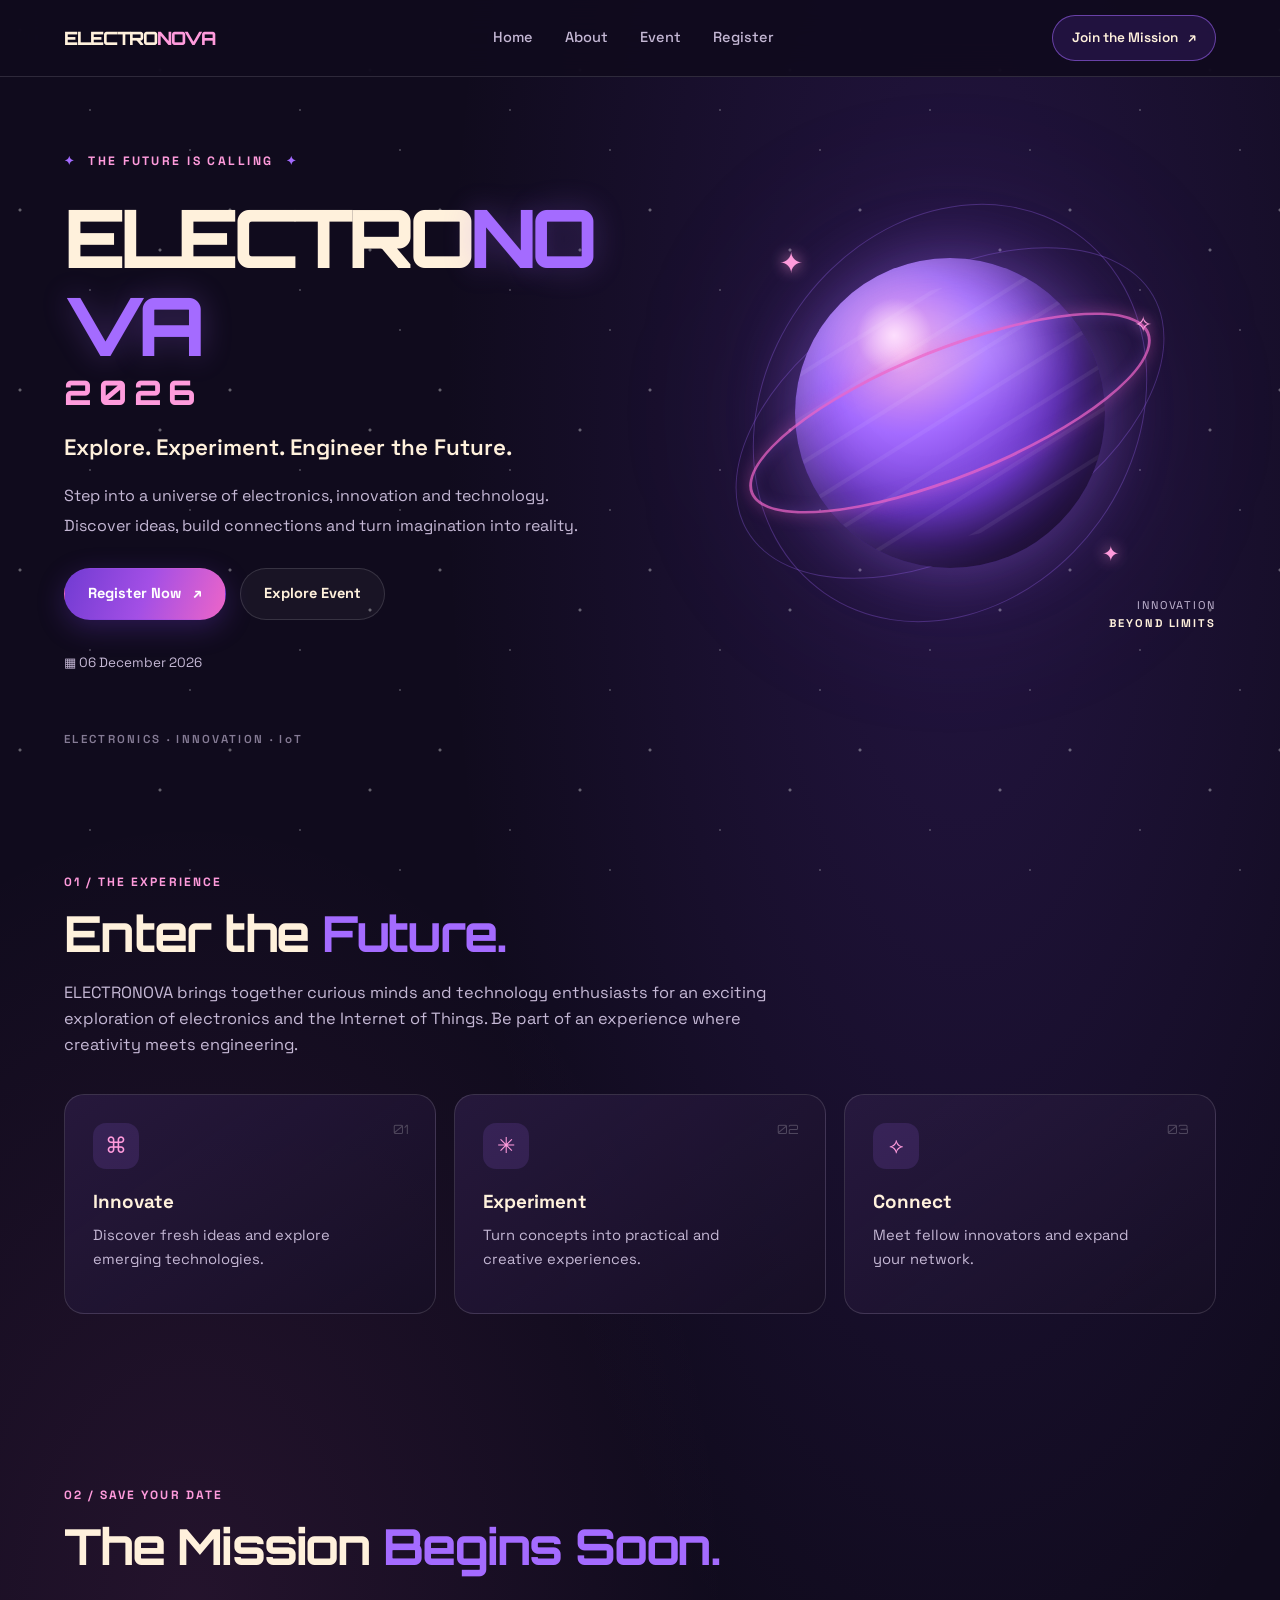
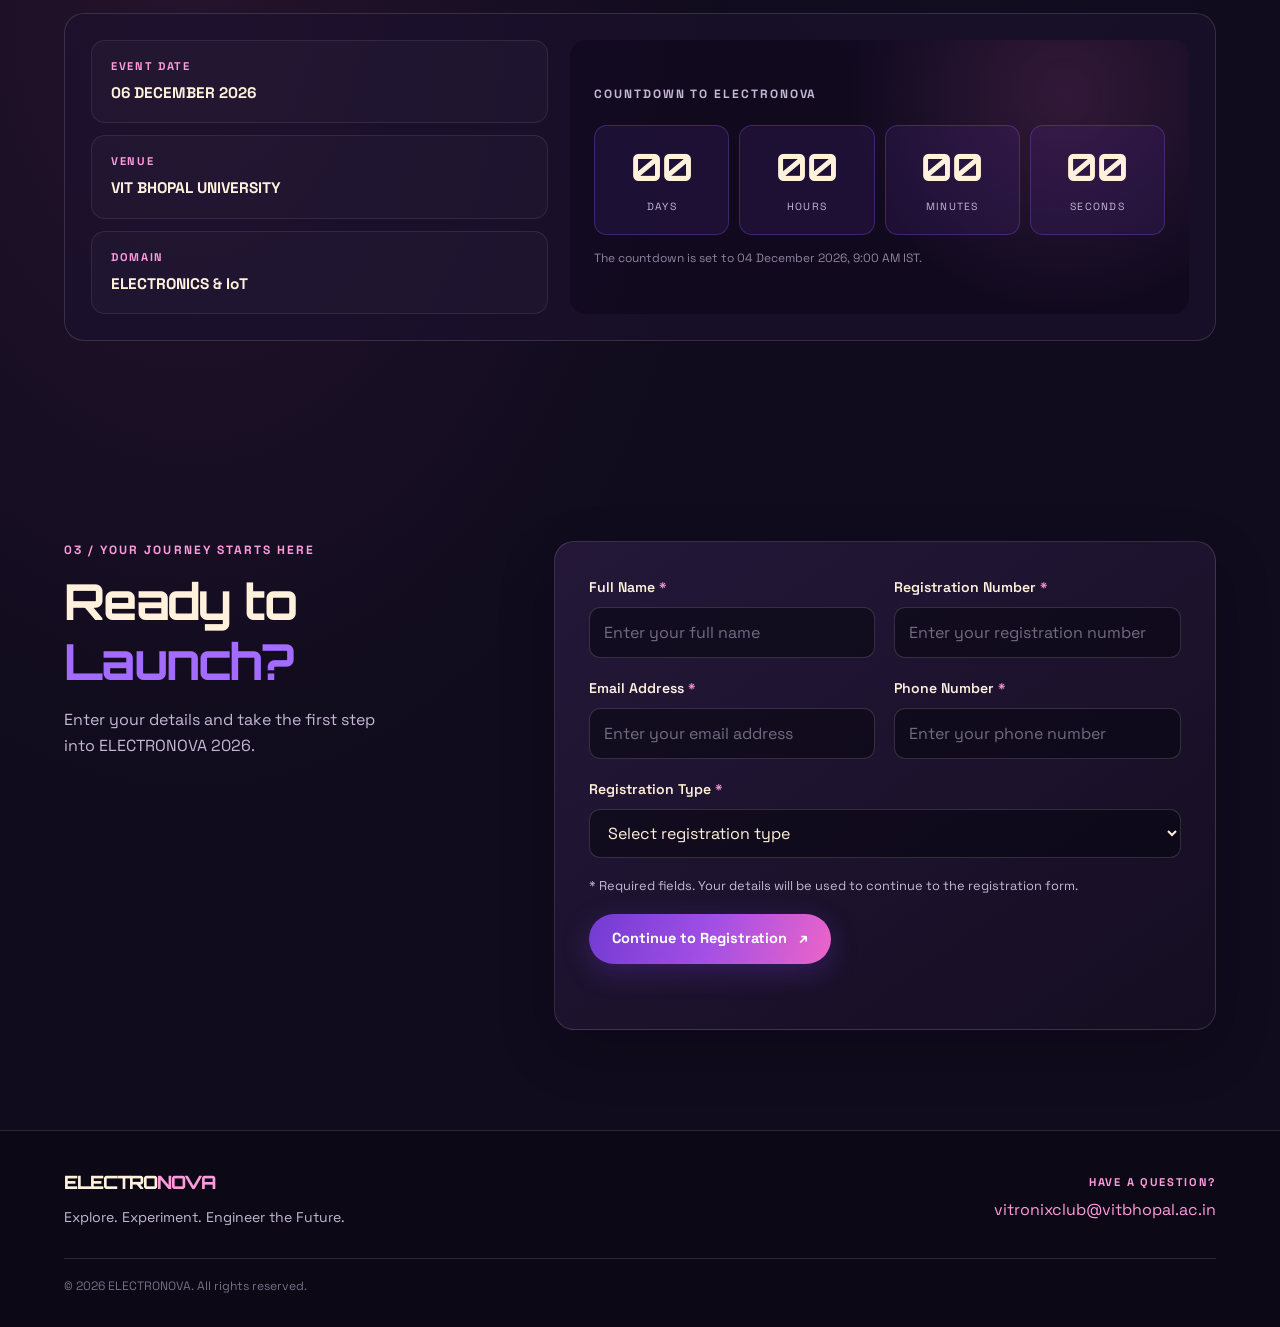
==== commit fa850c11: "Update index.html" ====
--- a/index.html
+++ b/index.html
@@ -12,7 +12,7 @@
   <link rel="preconnect" href="https://fonts.googleapis.com">
   <link rel="preconnect" href="https://fonts.gstatic.com" crossorigin>
 
-  <link href="https://fonts.googleapis.com/css2?family=Orbitron:wght@500;600;700;800&family=Space+Grotesk:wght@400;500;600;700&display=swap" rel="stylesheet">
+  <link href="https://fonts.googleapis.com/css2?family=Orbitron:wght@500;600;700;800&family=Space+Grotesk:wght@400;500;600;700&family=Outfit:wght@400;500;600;700&display=swap" rel="stylesheet">
 
   <link rel="stylesheet" href="style.css">
   <script src="script.js" defer></script>
@@ -94,7 +94,7 @@
 
         <div class="hero-meta">
           <span>▦ 06 December 2026</span>
-          <span>⌖ VIT Bhopal University</span>
+          
         </div>
 
       </div>
@@ -205,8 +205,8 @@
         <div class="event-info">
 
           <div class="event-detail">
-            <span>EVENT DATES</span>
-            <strong>04–06 DECEMBER 2026</strong>
+            <span>EVENT DATE</span>
+            <strong>06 DECEMBER 2026</strong>
           </div>
 
           <div class="event-detail">
--- a/style.css
+++ b/style.css
@@ -1,128 +1,1334 @@
-.star-c { bottom: 17%; right: 18%; font-size: 1.3rem; }
-.planet-caption { position: absolute; z-index: 4; right: 0; bottom: 4%; color: var(--muted); font-size: .7rem; letter-spacing: .17em; text-align: right; }
-.planet-caption strong { color: var(--cream); }
-
-/* Sections */
-.section { padding-top: 100px; padding-bottom: 100px; }
-.section-heading { max-width: 760px; margin-bottom: 36px; }
-.section-kicker { margin: 0 0 12px; }
-h2 { margin: 0 0 16px; font-family: "Orbitron", sans-serif; font-size: clamp(1.8rem, 4vw, 3.1rem); line-height: 1.2; letter-spacing: -.035em; }
-.section-description { max-width: 720px; margin: 0; color: var(--muted); font-size: 1.02rem; }
-.feature-grid { display: grid; grid-template-columns: repeat(3, minmax(0, 1fr)); gap: 18px; }
+
+@import url('https://fonts.googleapis.com/css2?family=Orbitron:wght@500;600;700;800&family=Space+Grotesk:wght@400;500;600;700&display=swap');
+
+
+:root {
+    --bg: #100b1d;
+    --bg-soft: #191128;
+    --purple: #713bd2;
+    --violet: #a46bff;
+    --magenta: #ed65c8;
+    --pink: #ff9bdc;
+    --cream: #fff1dc;
+    --muted: #c5b8d5;
+
+    --border: rgba(255, 255, 255, 0.13);
+    --card: rgba(28, 18, 46, 0.78);
+    --panel: rgba(28, 18, 46, 0.65);
+
+    --radius: 20px;
+    --page-width: 1240px;
+    --header-height: 76px;
+}
+
+*,
+*::before,
+*::after {
+    box-sizing: border-box;
+    margin: 0;
+    padding: 0;
+}
+
+html {
+    scroll-behavior: smooth;
+    scroll-padding-top: 95px;
+    width: 100%;
+    overflow-x: clip;
+}
+
+body {
+    min-width: 320px;
+    width: 100%;
+    overflow-x: clip;
+
+    background:
+        radial-gradient(
+            ellipse at 75% 15%,
+            rgba(113, 59, 210, 0.20),
+            transparent 38%
+        ),
+        radial-gradient(
+            ellipse at 15% 55%,
+            rgba(237, 101, 200, 0.09),
+            transparent 35%
+        ),
+        var(--bg);
+
+    color: var(--cream);
+    font-family: "Space Grotesk", sans-serif;
+    line-height: 1.6;
+}
+
+img,
+svg,
+video {
+    display: block;
+    max-width: 100%;
+}
+
+a {
+    color: inherit;
+    text-decoration: none;
+}
+
+button,
+input,
+select {
+    font: inherit;
+}
+
+button,
+a {
+    -webkit-tap-highlight-color: transparent;
+}
+
+.container {
+    width: min(90%, var(--page-width));
+    margin-inline: auto;
+}
+
+
+
+.stars {
+    position: fixed;
+    inset: 0;
+    z-index: 0;
+    pointer-events: none;
+    opacity: 0.35;
+
+    background-image:
+        radial-gradient(2px 2px at 20px 30px, white 50%, transparent 100%),
+        radial-gradient(1px 1px at 90px 110px, white 50%, transparent 100%),
+        radial-gradient(2px 2px at 160px 70px, white 50%, transparent 100%),
+        radial-gradient(1px 1px at 190px 150px, white 50%, transparent 100%);
+
+    background-size: 210px 180px;
+}
+
+.site-header,
+main,
+.site-footer {
+    position: relative;
+    z-index: 1;
+}
+
+/* =========================================
+   3. NAVIGATION
+========================================= */
+
+.site-header {
+    position: sticky;
+    top: 0;
+    z-index: 100;
+    width: 100%;
+
+    border-bottom: 1px solid var(--border);
+    background: rgba(16, 11, 29, 0.90);
+    backdrop-filter: blur(18px);
+    -webkit-backdrop-filter: blur(18px);
+}
+
+.navbar {
+    min-height: var(--header-height);
+    display: flex;
+    align-items: center;
+    justify-content: space-between;
+    gap: 25px;
+}
+
+.logo {
+    flex-shrink: 0;
+    font-family: "Orbitron", sans-serif;
+    font-size: 1.15rem;
+    font-weight: 800;
+    letter-spacing: -0.06em;
+}
+
+.logo span {
+    color: var(--pink);
+}
+
+.main-nav {
+    display: flex;
+    align-items: center;
+    gap: 32px;
+}
+
+.main-nav a {
+    position: relative;
+    color: var(--muted);
+    font-size: 0.91rem;
+    font-weight: 500;
+    transition: color 0.25s ease;
+}
+
+.main-nav a::after {
+    content: "";
+    position: absolute;
+    left: 0;
+    bottom: -7px;
+    width: 0;
+    height: 2px;
+    border-radius: 10px;
+    background: var(--pink);
+    transition: width 0.25s ease;
+}
+
+.main-nav a:hover {
+    color: var(--cream);
+}
+
+.main-nav a:hover::after {
+    width: 100%;
+}
+
+.nav-button {
+    display: inline-flex;
+    align-items: center;
+    justify-content: center;
+    gap: 10px;
+
+    padding: 11px 19px;
+    border: 1px solid rgba(164, 107, 255, 0.55);
+    border-radius: 50px;
+
+    color: var(--cream);
+    background: rgba(113, 59, 210, 0.18);
+
+    font-size: 0.85rem;
+    font-weight: 600;
+
+    transition: 0.25s ease;
+}
+
+.nav-button:hover {
+    background: var(--purple);
+    border-color: var(--violet);
+    transform: translateY(-2px);
+}
+
+.menu-toggle {
+    display: none;
+    width: 42px;
+    height: 42px;
+    padding: 9px;
+
+    border: 1px solid var(--border);
+    border-radius: 10px;
+    background: rgba(255, 255, 255, 0.05);
+
+    cursor: pointer;
+}
+
+.menu-toggle span {
+    display: block;
+    width: 100%;
+    height: 2px;
+    margin: 5px 0;
+    border-radius: 10px;
+    background: var(--cream);
+}
+
+/* =========================================
+   4. HERO SECTION
+========================================= */
+
+.hero {
+    position: relative;
+    min-height: 650px;
+
+    display: grid;
+    grid-template-columns: 1.05fr 0.95fr;
+    align-items: center;
+    gap: 30px;
+
+    padding-top: 75px;
+    padding-bottom: 100px;
+}
+
+.hero-content {
+    position: relative;
+    z-index: 5;
+    max-width: 650px;
+}
+
+.eyebrow {
+    display: flex;
+    align-items: center;
+    gap: 12px;
+
+    margin-bottom: 23px;
+
+    color: var(--pink);
+    font-size: 0.76rem;
+    font-weight: 700;
+    letter-spacing: 0.20em;
+}
+
+.eyebrow span {
+    color: var(--violet);
+}
+
+.hero h1 {
+    margin-bottom: 20px;
+
+    font-family: "Orbitron", sans-serif;
+    font-size: clamp(3.2rem, 6.3vw, 6.1rem);
+    font-weight: 800;
+    line-height: 1.08;
+    letter-spacing: -0.075em;
+
+    overflow-wrap: anywhere;
+}
+
+.hero h1 span {
+    color: var(--violet);
+    text-shadow: 0 0 30px rgba(164, 107, 255, 0.30);
+}
+
+.hero h1 small {
+    display: block;
+    margin-top: 5px;
+
+    color: var(--pink);
+    font-size: 0.42em;
+    letter-spacing: 0.20em;
+}
+
+.hero-tagline {
+    margin-bottom: 15px;
+
+    color: var(--cream);
+    font-size: clamp(1.1rem, 2vw, 1.4rem);
+    font-weight: 600;
+}
+
+.hero-description {
+    max-width: 550px;
+    margin-bottom: 28px;
+
+    color: var(--muted);
+    font-size: 1rem;
+    line-height: 1.85;
+}
+
+/* Hero buttons */
+
+.hero-actions {
+    display: flex;
+    align-items: center;
+    flex-wrap: wrap;
+    gap: 14px;
+}
+
+.button {
+    display: inline-flex;
+    align-items: center;
+    justify-content: center;
+    gap: 12px;
+
+    min-height: 49px;
+    padding: 13px 23px;
+
+    border: 1px solid transparent;
+    border-radius: 50px;
+
+    font-size: 0.91rem;
+    font-weight: 700;
+
+    cursor: pointer;
+    transition:
+        transform 0.25s ease,
+        box-shadow 0.25s ease,
+        background 0.25s ease;
+}
+
+.button:hover {
+    transform: translateY(-3px);
+}
+
+.button-primary {
+    color: #fff;
+    background: linear-gradient(110deg, #713bd2, #a34fe5, #ed65c8);
+    box-shadow: 0 8px 28px rgba(113, 59, 210, 0.30);
+}
+
+.button-primary:hover {
+    box-shadow: 0 12px 35px rgba(164, 107, 255, 0.40);
+}
+
+.button-secondary {
+    color: var(--cream);
+    border-color: var(--border);
+    background: rgba(255, 255, 255, 0.04);
+}
+
+.button-secondary:hover {
+    border-color: var(--violet);
+    background: rgba(164, 107, 255, 0.10);
+}
+
+.hero-meta {
+    display: flex;
+    flex-wrap: wrap;
+    gap: 22px;
+    margin-top: 32px;
+
+    color: var(--muted);
+    font-size: 0.84rem;
+}
+
+
+
+.planet-scene {
+    position: relative;
+    width: 100%;
+    min-height: 480px;
+
+    display: grid;
+    place-items: center;
+
+    isolation: isolate;
+}
+
+.planet-halo {
+    position: absolute;
+    width: 350px;
+    height: 350px;
+    border-radius: 50%;
+
+    background: rgba(113, 59, 210, 0.18);
+    filter: blur(75px);
+}
+
+.planet {
+    position: relative;
+    z-index: 2;
+
+    width: min(310px, 75%);
+    aspect-ratio: 1;
+    border-radius: 50%;
+
+    overflow: hidden;
+
+    background:
+        radial-gradient(
+            circle at 32% 25%,
+            rgba(255, 220, 255, 0.95),
+            transparent 12%
+        ),
+        radial-gradient(
+            circle at 35% 30%,
+            #ed9be7,
+            #a46bff 28%,
+            #713bd2 55%,
+            #291447 85%
+        );
+
+    box-shadow:
+        inset -25px -30px 65px rgba(10, 4, 25, 0.65),
+        inset 12px 10px 35px rgba(255, 255, 255, 0.16),
+        0 0 65px rgba(164, 107, 255, 0.40);
+
+    animation: planetFloat 7s ease-in-out infinite;
+}
+
+.planet::before {
+    content: "";
+    position: absolute;
+    inset: 10% 0;
+
+    background:
+        repeating-linear-gradient(
+            160deg,
+            transparent 0 17px,
+            rgba(255, 255, 255, 0.10) 18px 21px,
+            transparent 22px 38px
+        );
+
+    opacity: 0.6;
+    transform: rotate(-12deg);
+}
+
+.planet-shine {
+    position: absolute;
+    top: 12%;
+    left: 15%;
+
+    width: 65%;
+    height: 30%;
+    border-radius: 50%;
+
+    background: rgba(255, 255, 255, 0.20);
+    filter: blur(25px);
+}
+
+.planet-ring {
+    position: absolute;
+    z-index: 3;
+
+    width: 430px;
+    height: 130px;
+
+    border: 3px solid rgba(237, 101, 200, 0.75);
+    border-radius: 50%;
+
+    transform: rotate(-22deg);
+
+    box-shadow:
+        0 0 18px rgba(237, 101, 200, 0.32),
+        inset 0 0 15px rgba(164, 107, 255, 0.22);
+}
+
+.planet-orbit {
+    position: absolute;
+    z-index: 1;
+
+    border: 1px solid rgba(164, 107, 255, 0.30);
+    border-radius: 50%;
+}
+
+.orbit-a {
+    width: 470px;
+    height: 270px;
+    transform: rotate(-30deg);
+}
+
+.orbit-b {
+    width: 370px;
+    height: 440px;
+    transform: rotate(35deg);
+}
+
+.planet-star {
+    position: absolute;
+    z-index: 4;
+    color: var(--pink);
+
+    text-shadow: 0 0 15px var(--pink);
+    animation: starPulse 2.5s ease-in-out infinite;
+}
+
+.star-a {
+    top: 14%;
+    left: 18%;
+    font-size: 1.8rem;
+}
+
+.star-b {
+    top: 28%;
+    right: 12%;
+    font-size: 1.4rem;
+    animation-delay: 0.7s;
+}
+
+.star-c {
+    bottom: 17%;
+    right: 18%;
+    font-size: 1.3rem;
+    animation-delay: 1.2s;
+}
+
+.planet-caption {
+    position: absolute;
+    z-index: 4;
+    right: 0;
+    bottom: 4%;
+
+    color: var(--muted);
+    font-size: 0.7rem;
+    letter-spacing: 0.17em;
+    text-align: right;
+}
+
+.planet-caption strong {
+    color: var(--cream);
+}
+
+.hero-bottom-label {
+    position: absolute;
+    bottom: 25px;
+    left: 0;
+
+    color: rgba(197, 184, 213, 0.65);
+    font-size: 0.72rem;
+    font-weight: 600;
+    letter-spacing: 0.20em;
+}
+
+/* Planet animations */
+
+@keyframes planetFloat {
+    0%, 100% {
+        transform: translateY(0);
+    }
+    50% {
+        transform: translateY(-15px);
+    }
+}
+
+@keyframes starPulse {
+    0%, 100% {
+        opacity: 0.55;
+        transform: scale(0.9);
+    }
+    50% {
+        opacity: 1;
+        transform: scale(1.2);
+    }
+}
+
+
+
+.section {
+    padding-top: 100px;
+    padding-bottom: 100px;
+}
+
+.section-heading {
+    max-width: 760px;
+    margin-bottom: 36px;
+}
+
+.section-kicker {
+    margin-bottom: 12px;
+
+    color: var(--pink);
+    font-size: 0.75rem;
+    font-weight: 700;
+    letter-spacing: 0.17em;
+}
+
+h2 {
+    margin-bottom: 16px;
+
+    font-family: "Orbitron", sans-serif;
+    font-size: clamp(1.8rem, 4vw, 3.1rem);
+    line-height: 1.2;
+    letter-spacing: -0.035em;
+}
+
+h2 span {
+    color: var(--violet);
+}
+
+.section-description {
+    max-width: 720px;
+    color: var(--muted);
+    font-size: 1.02rem;
+}
+
+
+
+.feature-grid {
+    display: grid;
+    grid-template-columns: repeat(3, minmax(0, 1fr));
+    gap: 18px;
+}
+
 .feature-card {
-  position: relative; min-height: 220px; padding: 28px; overflow: hidden;
-  border: 1px solid var(--border); border-radius: var(--radius);
-  background: linear-gradient(145deg, rgba(42,27,66,.82), rgba(23,15,37,.76));
-  transition: transform .25s, border-color .25s, background .25s;
-}
-.feature-card:hover { transform: translateY(-6px); border-color: rgba(164,107,255,.55); background: linear-gradient(145deg, rgba(58,35,88,.9), rgba(23,15,37,.86)); }
-.feature-icon { display: inline-grid; place-items: center; width: 44px; height: 44px; margin-bottom: 18px; border-radius: 13px; color: var(--pink); background: rgba(164,107,255,.14); font-size: 1.35rem; }
-.feature-card h3 { margin: 0 0 7px; font-size: 1.18rem; }
-.feature-card p { max-width: 260px; margin: 0; color: var(--muted); }
-.card-index { position: absolute; top: 24px; right: 26px; color: rgba(255,255,255,.22); font-family: "Orbitron", sans-serif; font-size: .8rem; }
-
-/* Event */
-.event-section { padding-top: 72px; }
-.event-panel { display: grid; grid-template-columns: .85fr 1.15fr; gap: 22px; padding: 26px; border: 1px solid var(--border); border-radius: var(--radius); background: var(--panel); }
-.event-info { display: grid; gap: 12px; }
-.event-detail { display: flex; flex-direction: column; justify-content: center; gap: 5px; padding: 17px 19px; border: 1px solid rgba(255,255,255,.08); border-radius: 14px; background: rgba(255,255,255,.025); }
-.event-detail span, .footer-label { color: var(--pink); font-size: .7rem; font-weight: 700; letter-spacing: .15em; }
-.event-detail strong { font-size: .96rem; }
-.countdown-panel { display: flex; flex-direction: column; justify-content: center; padding: 24px; border-radius: 16px; background: radial-gradient(circle at 80% 20%, rgba(237,101,200,.15), transparent 40%), rgba(10,7,19,.38); }
-.countdown-title { margin: 0 0 20px; color: var(--muted); font-size: .75rem; font-weight: 700; letter-spacing: .16em; }
-.timer { display: grid; grid-template-columns: repeat(4, minmax(0,1fr)); gap: 10px; }
-.time-box { min-width: 0; padding: 17px 8px; text-align: center; border: 1px solid rgba(164,107,255,.25); border-radius: 13px; background: rgba(113,59,210,.12); }
-.time-box strong { display: block; font-family: "Orbitron", sans-serif; font-size: clamp(1.45rem, 3vw, 2.35rem); line-height: 1.3; }
-.time-box span { color: var(--muted); font-size: .65rem; letter-spacing: .12em; }
-.countdown-note { margin: 14px 0 0; color: rgba(197,184,213,.7); font-size: .75rem; }
-
-/* Registration */
-.registration-section { display: grid; grid-template-columns: .8fr 1.2fr; align-items: start; gap: 48px; }
-.registration-intro p:last-child { max-width: 330px; color: var(--muted); }
-.registration-form { padding: clamp(20px, 3vw, 34px); border: 1px solid var(--border); border-radius: var(--radius); background: linear-gradient(145deg, rgba(39,25,61,.9), rgba(22,14,35,.9)); box-shadow: 0 20px 60px rgba(0,0,0,.16); }
-.form-grid { display: grid; grid-template-columns: repeat(2, minmax(0,1fr)); gap: 19px; }
-.form-field { display: flex; flex-direction: column; gap: 8px; min-width: 0; }
-.form-field-wide { grid-column: 1 / -1; }
-.form-field label { color: var(--cream); font-size: .88rem; font-weight: 600; }
-.form-field label span { color: var(--pink); }
-.form-field input, .form-field select {
-  width: 100%; min-height: 49px; padding: 12px 14px; border: 1px solid rgba(255,255,255,.15);
-  border-radius: 11px; outline: none; color: var(--cream); background: rgba(8,6,16,.55);
-  transition: border-color .2s, box-shadow .2s;
-}
-.form-field input::placeholder { color: rgba(197,184,213,.55); }
-.form-field select { color-scheme: dark; }
-.form-field input:focus, .form-field select:focus { border-color: var(--violet); box-shadow: 0 0 0 3px rgba(164,107,255,.14); }
-.form-note { margin: 18px 0; color: var(--muted); font-size: .8rem; }
-.submit-button { border: 0; }
-.form-message { min-height: 1.4em; margin: 12px 0 0; color: var(--pink); font-size: .88rem; }
-
-/* Footer */
-.site-footer { border-top: 1px solid var(--border); background: rgba(8,6,15,.42); }
-.footer-inner { display: grid; grid-template-columns: 1fr 1fr; align-items: center; gap: 22px; padding-top: 36px; padding-bottom: 30px; }
-.footer-tagline { margin: 9px 0 0; color: var(--muted); font-size: .88rem; }
-.footer-contact { display: flex; flex-direction: column; align-items: flex-end; gap: 5px; }
-.footer-contact a { color: var(--pink); overflow-wrap: anywhere; }
-.copyright { grid-column: 1 / -1; margin: 8px 0 0; padding-top: 18px; border-top: 1px solid var(--border); color: rgba(197,184,213,.58); font-size: .76rem; }
-
-/* Reveal animation */
-.reveal { opacity: 0; transform: translateY(22px); transition: opacity .7s ease, transform .7s ease; }
-.reveal.visible { opacity: 1; transform: translateY(0); }
+    position: relative;
+    min-height: 220px;
+    padding: 28px;
+    overflow: hidden;
+
+    border: 1px solid var(--border);
+    border-radius: var(--radius);
+
+    background:
+        linear-gradient(
+            145deg,
+            rgba(42, 27, 66, 0.82),
+            rgba(23, 15, 37, 0.76)
+        );
+
+    transition:
+        transform 0.25s ease,
+        border-color 0.25s ease,
+        background 0.25s ease;
+}
+
+.feature-card:hover {
+    transform: translateY(-6px);
+    border-color: rgba(164, 107, 255, 0.55);
+
+    background:
+        linear-gradient(
+            145deg,
+            rgba(58, 35, 88, 0.90),
+            rgba(23, 15, 37, 0.86)
+        );
+}
+
+.feature-icon {
+    display: inline-grid;
+    place-items: center;
+
+    width: 46px;
+    height: 46px;
+    margin-bottom: 18px;
+
+    border-radius: 13px;
+    color: var(--pink);
+    background: rgba(164, 107, 255, 0.14);
+
+    font-size: 1.35rem;
+}
+
+.feature-card h3 {
+    margin-bottom: 7px;
+    font-size: 1.18rem;
+}
+
+.feature-card p {
+    max-width: 260px;
+    color: var(--muted);
+    font-size: 0.92rem;
+}
+
+.card-index {
+    position: absolute;
+    top: 24px;
+    right: 26px;
+
+    color: rgba(255, 255, 255, 0.22);
+    font-family: "Orbitron", sans-serif;
+    font-size: 0.8rem;
+}
+
+/* =========================================
+   8. EVENT SECTION
+========================================= */
+
+.event-section {
+    padding-top: 72px;
+}
+
+.event-panel {
+    display: grid;
+    grid-template-columns: 0.85fr 1.15fr;
+    gap: 22px;
+
+    padding: 26px;
+
+    border: 1px solid var(--border);
+    border-radius: var(--radius);
+    background: var(--panel);
+}
+
+.event-info {
+    display: grid;
+    gap: 12px;
+}
+
+.event-detail {
+    display: flex;
+    flex-direction: column;
+    justify-content: center;
+    gap: 5px;
+
+    padding: 17px 19px;
+
+    border: 1px solid rgba(255, 255, 255, 0.08);
+    border-radius: 14px;
+
+    background: rgba(255, 255, 255, 0.025);
+}
+
+.event-detail span,
+.footer-label {
+    color: var(--pink);
+    font-size: 0.7rem;
+    font-weight: 700;
+    letter-spacing: 0.15em;
+}
+
+.event-detail strong {
+    font-size: 0.96rem;
+    overflow-wrap: anywhere;
+}
+
+/* Countdown */
+
+.countdown-panel {
+    display: flex;
+    flex-direction: column;
+    justify-content: center;
+
+    padding: 24px;
+    border-radius: 16px;
+
+    background:
+        radial-gradient(
+            circle at 80% 20%,
+            rgba(237, 101, 200, 0.15),
+            transparent 40%
+        ),
+        rgba(10, 7, 19, 0.38);
+}
+
+.countdown-title {
+    margin-bottom: 20px;
+
+    color: var(--muted);
+    font-size: 0.75rem;
+    font-weight: 700;
+    letter-spacing: 0.16em;
+}
+
+.timer {
+    display: grid;
+    grid-template-columns: repeat(4, minmax(0, 1fr));
+    gap: 10px;
+}
+
+.time-box {
+    min-width: 0;
+    padding: 17px 8px;
+
+    text-align: center;
+
+    border: 1px solid rgba(164, 107, 255, 0.25);
+    border-radius: 13px;
+    background: rgba(113, 59, 210, 0.12);
+}
+
+.time-box strong {
+    display: block;
+
+    font-family: "Orbitron", sans-serif;
+    font-size: clamp(1.45rem, 3vw, 2.35rem);
+    line-height: 1.3;
+}
+
+.time-box span {
+    color: var(--muted);
+    font-size: 0.65rem;
+    letter-spacing: 0.12em;
+}
+
+.countdown-note {
+    margin-top: 14px;
+    color: rgba(197, 184, 213, 0.7);
+    font-size: 0.75rem;
+}
+
+/* =========================================
+   9. REGISTRATION SECTION
+========================================= */
+
+.registration-section {
+    display: grid;
+    grid-template-columns: 0.8fr 1.2fr;
+    align-items: start;
+    gap: 48px;
+}
+
+.registration-intro h2 {
+    margin-bottom: 16px;
+}
+
+.registration-intro p:last-child {
+    max-width: 330px;
+    color: var(--muted);
+}
+
+.registration-form {
+    padding: clamp(20px, 3vw, 34px);
+
+    border: 1px solid var(--border);
+    border-radius: var(--radius);
+
+    background:
+        linear-gradient(
+            145deg,
+            rgba(39, 25, 61, 0.90),
+            rgba(22, 14, 35, 0.90)
+        );
+
+    box-shadow: 0 20px 60px rgba(0, 0, 0, 0.16);
+}
+
+.form-grid {
+    display: grid;
+    grid-template-columns: repeat(2, minmax(0, 1fr));
+    gap: 19px;
+}
+
+.form-field {
+    display: flex;
+    flex-direction: column;
+    gap: 8px;
+    min-width: 0;
+}
+
+.form-field-wide {
+    grid-column: 1 / -1;
+}
+
+.form-field label {
+    color: var(--cream);
+    font-size: 0.88rem;
+    font-weight: 600;
+}
+
+.form-field label span {
+    color: var(--pink);
+}
+
+.form-field input,
+.form-field select {
+    width: 100%;
+    min-height: 49px;
+    padding: 12px 14px;
+
+    border: 1px solid rgba(255, 255, 255, 0.15);
+    border-radius: 11px;
+
+    outline: none;
+    color: var(--cream);
+    background: rgba(8, 6, 16, 0.55);
+
+    transition:
+        border-color 0.2s ease,
+        box-shadow 0.2s ease;
+}
+
+.form-field input::placeholder {
+    color: rgba(197, 184, 213, 0.55);
+}
+
+.form-field select {
+    color-scheme: dark;
+}
+
+.form-field input:focus,
+.form-field select:focus {
+    border-color: var(--violet);
+    box-shadow: 0 0 0 3px rgba(164, 107, 255, 0.14);
+}
+
+.form-note {
+    margin: 18px 0;
+    color: var(--muted);
+    font-size: 0.8rem;
+}
+
+.submit-button {
+    border: 0;
+}
+
+.form-message {
+    min-height: 1.4em;
+    margin-top: 12px;
+
+    color: var(--pink);
+    font-size: 0.88rem;
+}
+
+
+
+.site-footer {
+    border-top: 1px solid var(--border);
+    background: rgba(8, 6, 15, 0.42);
+}
+
+.footer-inner {
+    display: grid;
+    grid-template-columns: 1fr 1fr;
+    align-items: center;
+    gap: 22px;
+
+    padding-top: 36px;
+    padding-bottom: 30px;
+}
+
+.footer-tagline {
+    margin-top: 9px;
+    color: var(--muted);
+    font-size: 0.88rem;
+}
+
+.footer-contact {
+    display: flex;
+    flex-direction: column;
+    align-items: flex-end;
+    gap: 5px;
+}
+
+.footer-contact a {
+    color: var(--pink);
+    overflow-wrap: anywhere;
+    transition: color 0.2s ease;
+}
+
+.footer-contact a:hover {
+    color: var(--cream);
+}
+
+.copyright {
+    grid-column: 1 / -1;
+
+    margin-top: 8px;
+    padding-top: 18px;
+
+    border-top: 1px solid var(--border);
+
+    color: rgba(197, 184, 213, 0.58);
+    font-size: 0.76rem;
+}
+
+
+
+
+.reveal {
+    opacity: 1;
+    transform: none;
+    transition: opacity 0.7s ease, transform 0.7s ease;
+}
+
+.reveal.visible {
+    opacity: 1;
+    transform: translateY(0);
+}
+
+
+
+@media (max-width: 1000px) {
+
+    .hero {
+        grid-template-columns: 1fr 0.8fr;
+        gap: 10px;
+    }
+
+    .hero h1 {
+        font-size: clamp(3rem, 6vw, 5rem);
+    }
+
+    .planet-ring {
+        width: 350px;
+        height: 110px;
+    }
+
+    .orbit-a {
+        width: 390px;
+        height: 230px;
+    }
+
+    .orbit-b {
+        width: 310px;
+        height: 370px;
+    }
+
+    .registration-section {
+        grid-template-columns: 1fr;
+        gap: 25px;
+    }
+
+    .registration-intro p:last-child {
+        max-width: 600px;
+    }
+}
+
+
+
+@media (max-width: 680px) {
+
+    :root {
+        --header-height: 68px;
+    }
+
+    .container {
+        width: min(100% - 34px, var(--page-width));
+    }
+
+    /* Navigation */
+
+    .navbar {
+        gap: 12px;
+    }
+
+    .logo {
+        font-size: 0.95rem;
+    }
+
+    .nav-button {
+        display: none;
+    }
+
+    .menu-toggle {
+        display: block;
+        margin-left: auto;
+    }
+
+    .main-nav {
+        position: absolute;
+        top: calc(100% + 1px);
+        left: 0;
+        right: 0;
+
+        display: none;
+        flex-direction: column;
+        align-items: stretch;
+        gap: 0;
+
+        padding: 8px 17px 15px;
+
+        border-bottom: 1px solid var(--border);
+        background: rgba(16, 11, 29, 0.98);
+    }
+
+    .main-nav.open {
+        display: flex;
+    }
+
+    .main-nav a {
+        padding: 12px 5px;
+        border-bottom: 1px solid rgba(255, 255, 255, 0.06);
+    }
+
+    .main-nav a::after {
+        display: none;
+    }
+
+    /* Hero */
+
+    .hero {
+        min-height: auto;
+
+        grid-template-columns: 1fr;
+        gap: 15px;
+
+        padding-top: 65px;
+        padding-bottom: 55px;
+    }
+
+    .hero-content {
+        max-width: none;
+    }
+
+    .eyebrow {
+        font-size: 0.68rem;
+        letter-spacing: 0.14em;
+    }
+
+    .hero h1 {
+        font-size: clamp(2.8rem, 13vw, 5rem);
+    }
+
+    .hero-description {
+        font-size: 0.95rem;
+    }
+
+    .hero-meta {
+        gap: 12px;
+        font-size: 0.77rem;
+    }
+
+    /* Planet */
+
+    .planet-scene {
+        min-height: 350px;
+        margin-top: 5px;
+    }
+
+    .planet {
+        width: 205px;
+    }
+
+    .planet-halo {
+        width: 260px;
+        height: 260px;
+    }
+
+    .planet-ring {
+        width: 290px;
+        height: 92px;
+    }
+
+    .orbit-a {
+        width: 330px;
+        height: 190px;
+    }
+
+    .orbit-b {
+        width: 260px;
+        height: 315px;
+    }
+
+    .planet-caption {
+        right: 3%;
+        bottom: 0;
+    }
+
+    .hero-bottom-label {
+        display: none;
+    }
+
+    /* Sections */
+
+    .section {
+        padding-top: 72px;
+        padding-bottom: 72px;
+    }
+
+    .section-heading {
+        margin-bottom: 27px;
+    }
+
+    .section-description {
+        font-size: 0.95rem;
+    }
+
+    /* Feature cards */
+
+    .feature-grid {
+        grid-template-columns: 1fr;
+        gap: 14px;
+    }
+
+    .feature-card {
+        min-height: 180px;
+    }
+
+    /* Event */
+
+    .event-section {
+        padding-top: 50px;
+    }
+
+    .event-panel {
+        grid-template-columns: 1fr;
+        padding: 15px;
+    }
+
+    .countdown-panel {
+        padding: 18px 12px;
+    }
+
+    .timer {
+        gap: 7px;
+    }
+
+    .time-box {
+        padding: 13px 4px;
+    }
+
+    .time-box span {
+        font-size: 0.56rem;
+    }
+
+    /* Registration */
+
+    .registration-section {
+        gap: 25px;
+    }
+
+    .form-grid {
+        grid-template-columns: 1fr;
+    }
+
+    .form-field-wide {
+        grid-column: auto;
+    }
+
+    .registration-form {
+        padding: 20px 16px;
+    }
+
+    .submit-button {
+        width: 100%;
+    }
+
+    /* Footer */
+
+    .footer-inner {
+        grid-template-columns: 1fr;
+    }
+
+    .footer-contact {
+        align-items: flex-start;
+    }
+
+    .copyright {
+        grid-column: auto;
+    }
+}
+
+
+
+@media (max-width: 380px) {
+
+    .container {
+        width: calc(100% - 28px);
+    }
+
+    .hero h1 {
+        font-size: 2.65rem;
+    }
+
+    .hero-actions {
+        flex-direction: column;
+        align-items: stretch;
+    }
+
+    .button {
+        width: 100%;
+    }
+
+    .planet {
+        width: 180px;
+    }
+
+    .planet-ring {
+        width: 255px;
+        height: 82px;
+    }
+
+    .orbit-a {
+        width: 290px;
+    }
+
+    .orbit-b {
+        width: 235px;
+    }
+
+    .timer {
+        gap: 5px;
+    }
+
+    .time-box {
+        padding: 11px 2px;
+    }
+
+    .time-box strong {
+        font-size: 1.25rem;
+    }
+
+    .time-box span {
+        font-size: 0.49rem;
+        letter-spacing: 0.06em;
+    }
+}
+
+
+
 @media (prefers-reduced-motion: reduce) {
-  html { scroll-behavior: auto; }
-  *, *::before, *::after { animation-duration: .01ms !important; transition-duration: .01ms !important; }
-  .reveal { opacity: 1; transform: none; }
-}
-
-/* Responsive */
-@media (max-width: 900px) {
-  .hero { grid-template-columns: 1fr  .8fr; gap: 10px; }
-  .planet-ring { width: 310px; height: 100px; }
-  .orbit-a { width: 350px; height: 210px; }
-  .orbit-b { width: 300px; height: 350px; }
-  .registration-section { grid-template-columns: 1fr; gap: 22px; }
-  .registration-intro p:last-child { max-width: 600px; }
-}
-@media (max-width: 680px) {
-  :root { --header-height: 68px; }
-  .container { width: min(100% - 34px, var(--page-width)); }
-  .navbar { gap: 12px; }
-  .logo { font-size: .95rem; }
-  .nav-button { display: none; }
-  .menu-toggle { display: block; margin-left: auto; }
-  .main-nav {
-    position: absolute; top: calc(100% + 1px); left: 0; right: 0; display: none;
-    flex-direction: column; align-items: stretch; gap: 0; padding: 8px 17px 15px;
-    border-bottom: 1px solid var(--border); background: rgba(16,11,29,.98);
-  }
-  .main-nav.open { display: flex; }
-  .main-nav a { padding: 12px 5px; border-bottom: 1px solid rgba(255,255,255,.06); }
-  .hero { min-height: auto; grid-template-columns: 1fr; padding-top: 65px; padding-bottom: 55px; }
-  .hero-content { max-width: none; }
-  h1 { font-size: clamp(2.8rem, 14vw, 5rem); }
-  .hero-description { font-size: .95rem; }
-  .planet-scene { min-height: 330px; margin-top: 5px; }
-  .planet { width: 205px; }
-  .planet-ring { width: 290px; height: 92px; }
-  .orbit-a { width: 330px; height: 190px; }
-  .orbit-b { width: 260px; height: 315px; }
-  .planet-caption { right: 3%; bottom: 0; }
-  .hero-bottom-label { display: none; }
-  .section { padding-top: 72px; padding-bottom: 72px; }
-  .feature-grid { grid-template-columns: 1fr; }
-  .feature-card { min-height: 180px; }
-  .event-panel { grid-template-columns: 1fr; padding: 15px; }
-  .countdown-panel { padding: 18px 12px; }
-  .timer { gap: 7px; }
-  .time-box { padding: 13px 4px; }
-  .time-box span { font-size: .56rem; }
-  .form-grid { grid-template-columns: 1fr; }
-  .form-field-wide { grid-column: auto; }
-  .registration-form { padding: 20px 16px; }
-  .footer-inner { grid-template-columns: 1fr; }
-  .footer-contact { align-items: flex-start; }
-  .copyright { grid-column: auto; }
-}
-@media (max-width: 380px) {
-  .container { width: calc(100% - 28px); }
-  .hero-actions { flex-direction: column; align-items: stretch; }
+
+    html {
+        scroll-behavior: auto;
+    }
+
+    *,
+    *::before,
+    *::after {
+        animation-duration: 0.01ms !important;
+        animation-iteration-count: 1 !important;
+        transition-duration: 0.01ms !important;
+    }
+
+    .reveal {
+        opacity: 1;
+        transform: none;
+    }
+}
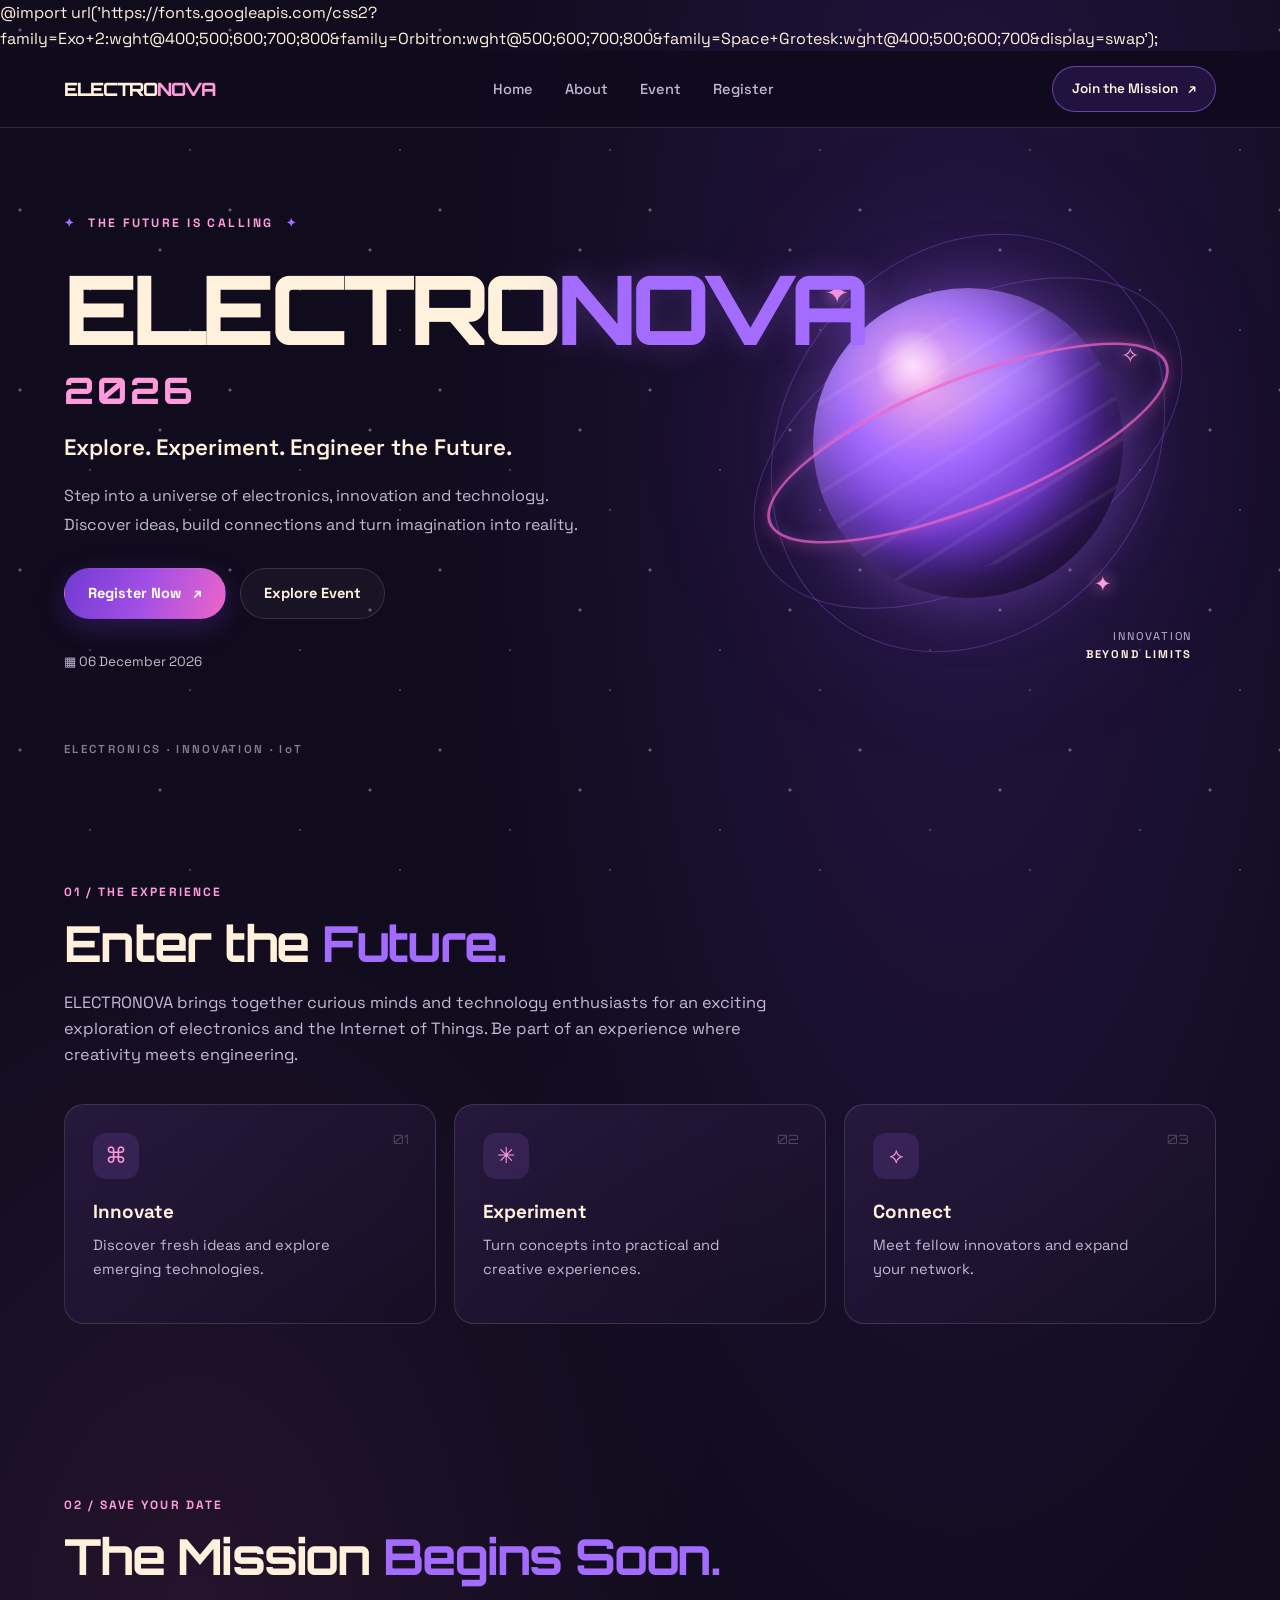
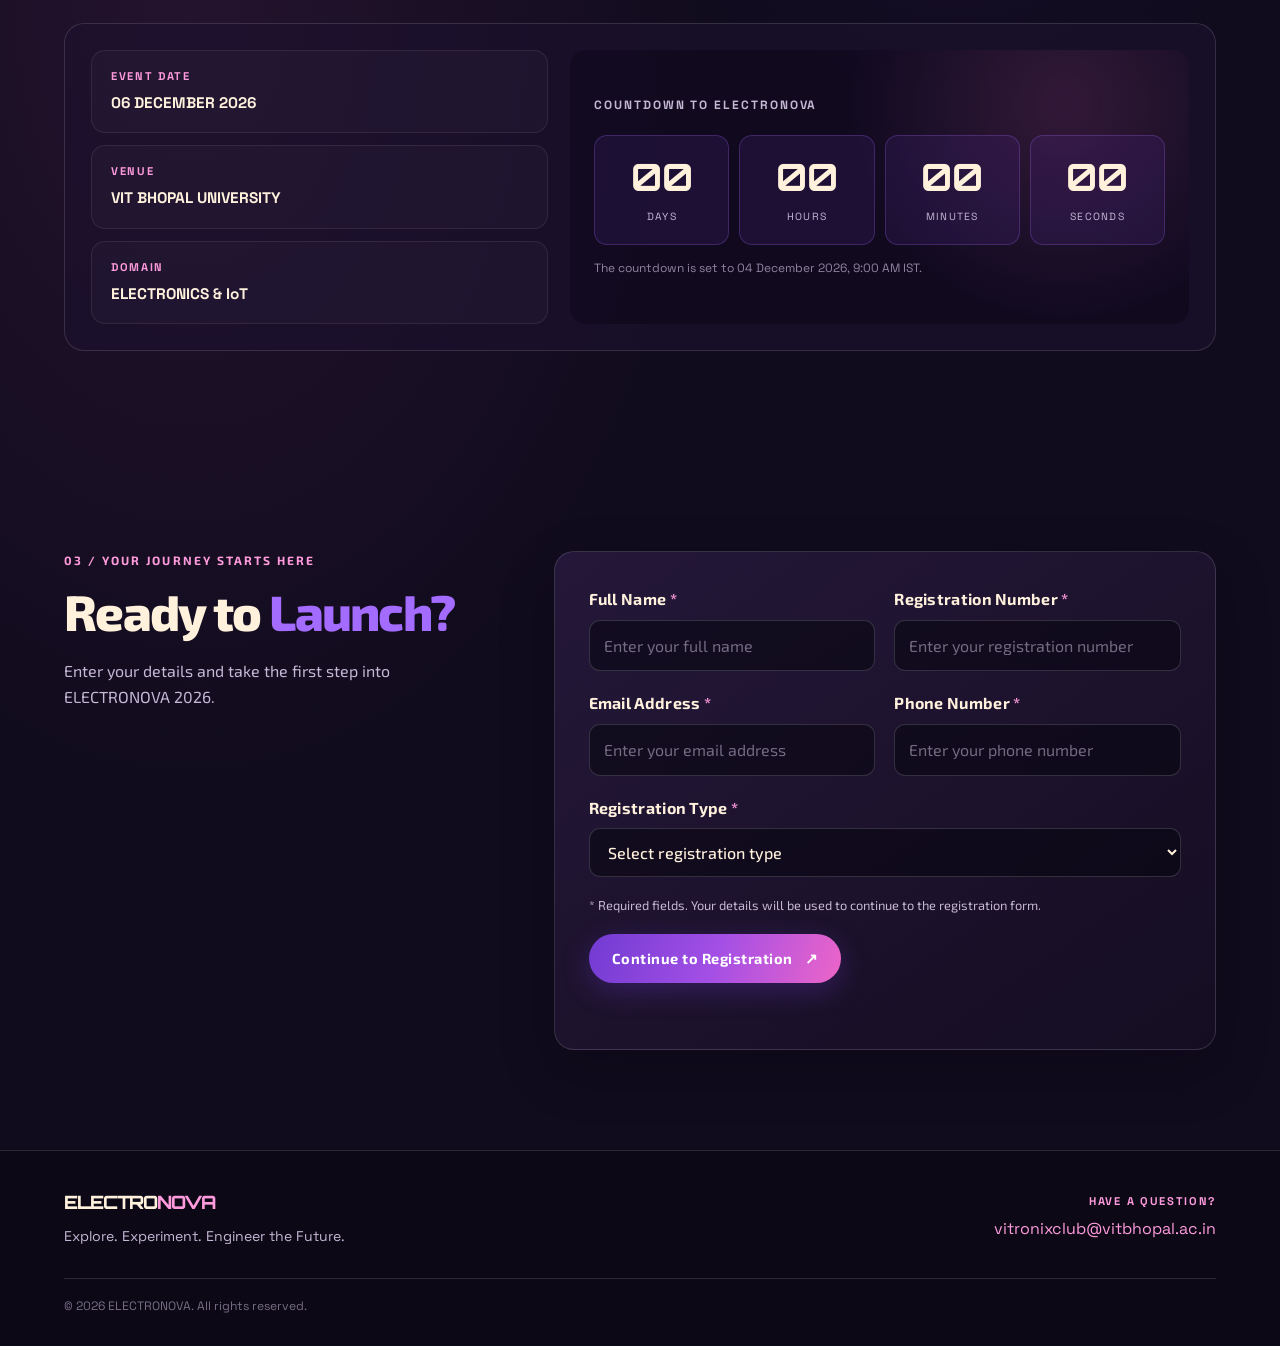
==== commit dce97e85: "Update index.html" ====
--- a/index.html
+++ b/index.html
@@ -12,8 +12,7 @@
   <link rel="preconnect" href="https://fonts.googleapis.com">
   <link rel="preconnect" href="https://fonts.gstatic.com" crossorigin>
 
-  <link href="https://fonts.googleapis.com/css2?family=Orbitron:wght@500;600;700;800&family=Space+Grotesk:wght@400;500;600;700&family=Outfit:wght@400;500;600;700&display=swap" rel="stylesheet">
-
+ @import url('https://fonts.googleapis.com/css2?family=Exo+2:wght@400;500;600;700;800&family=Orbitron:wght@500;600;700;800&family=Space+Grotesk:wght@400;500;600;700&display=swap');
   <link rel="stylesheet" href="style.css">
   <script src="script.js" defer></script>
 </head>
--- a/style.css
+++ b/style.css
@@ -1,7 +1,5 @@
 
-@import url('https://fonts.googleapis.com/css2?family=Orbitron:wght@500;600;700;800&family=Space+Grotesk:wght@400;500;600;700&display=swap');
-
-
+@import url('https://fonts.googleapis.com/css2?family=Exo+2:wght@400;500;600;700;800&family=Orbitron:wght@500;600;700;800&family=Space+Grotesk:wght@400;500;600;700&display=swap');
 :root {
     --bg: #100b1d;
     --bg-soft: #191128;
@@ -1332,3 +1330,75 @@
         transform: none;
     }
 }
+
+
+/* EXO 2 - Registration Section */
+
+.registration-section {
+    font-family: "Exo 2", sans-serif;
+}
+
+.registration-intro h2 {
+    font-family: "Exo 2", sans-serif;
+    font-weight: 800;
+}
+
+.registration-intro p,
+.registration-form,
+.form-field label,
+.form-field input,
+.form-field select,
+.form-note,
+.form-message,
+.submit-button {
+    font-family: "Exo 2", sans-serif;
+}
+
+.form-field label {
+    font-size: 1rem;
+    font-weight: 700;
+    letter-spacing: 0.3px;
+}
+
+.form-field input,
+.form-field select {
+    font-size: 1rem;
+    font-weight: 500;
+}
+
+.form-field input::placeholder {
+    font-family: "Exo 2", sans-serif;
+    font-weight: 400;
+}
+
+.submit-button {
+    font-weight: 700;
+    letter-spacing: 0.5px;
+}
+
+.hero-content h1 {
+    white-space: nowrap;
+    font-size: clamp(2rem, 7.5vw, 6.5rem);
+    letter-spacing: -0.06em;
+    line-height: 1.1;
+    width: max-content;
+    max-width: 100%;
+}
+
+.hero-content h1 span {
+    display: inline;
+}
+
+.hero-content h1 small {
+    display: block;
+    font-size: 0.38em;
+    letter-spacing: 0.08em;
+    margin-top: 8px;
+}
+
+
+@media (max-width: 680px) {
+    .hero-content h1 {
+        font-size: clamp(2rem, 9.5vw, 4rem);
+    }
+}
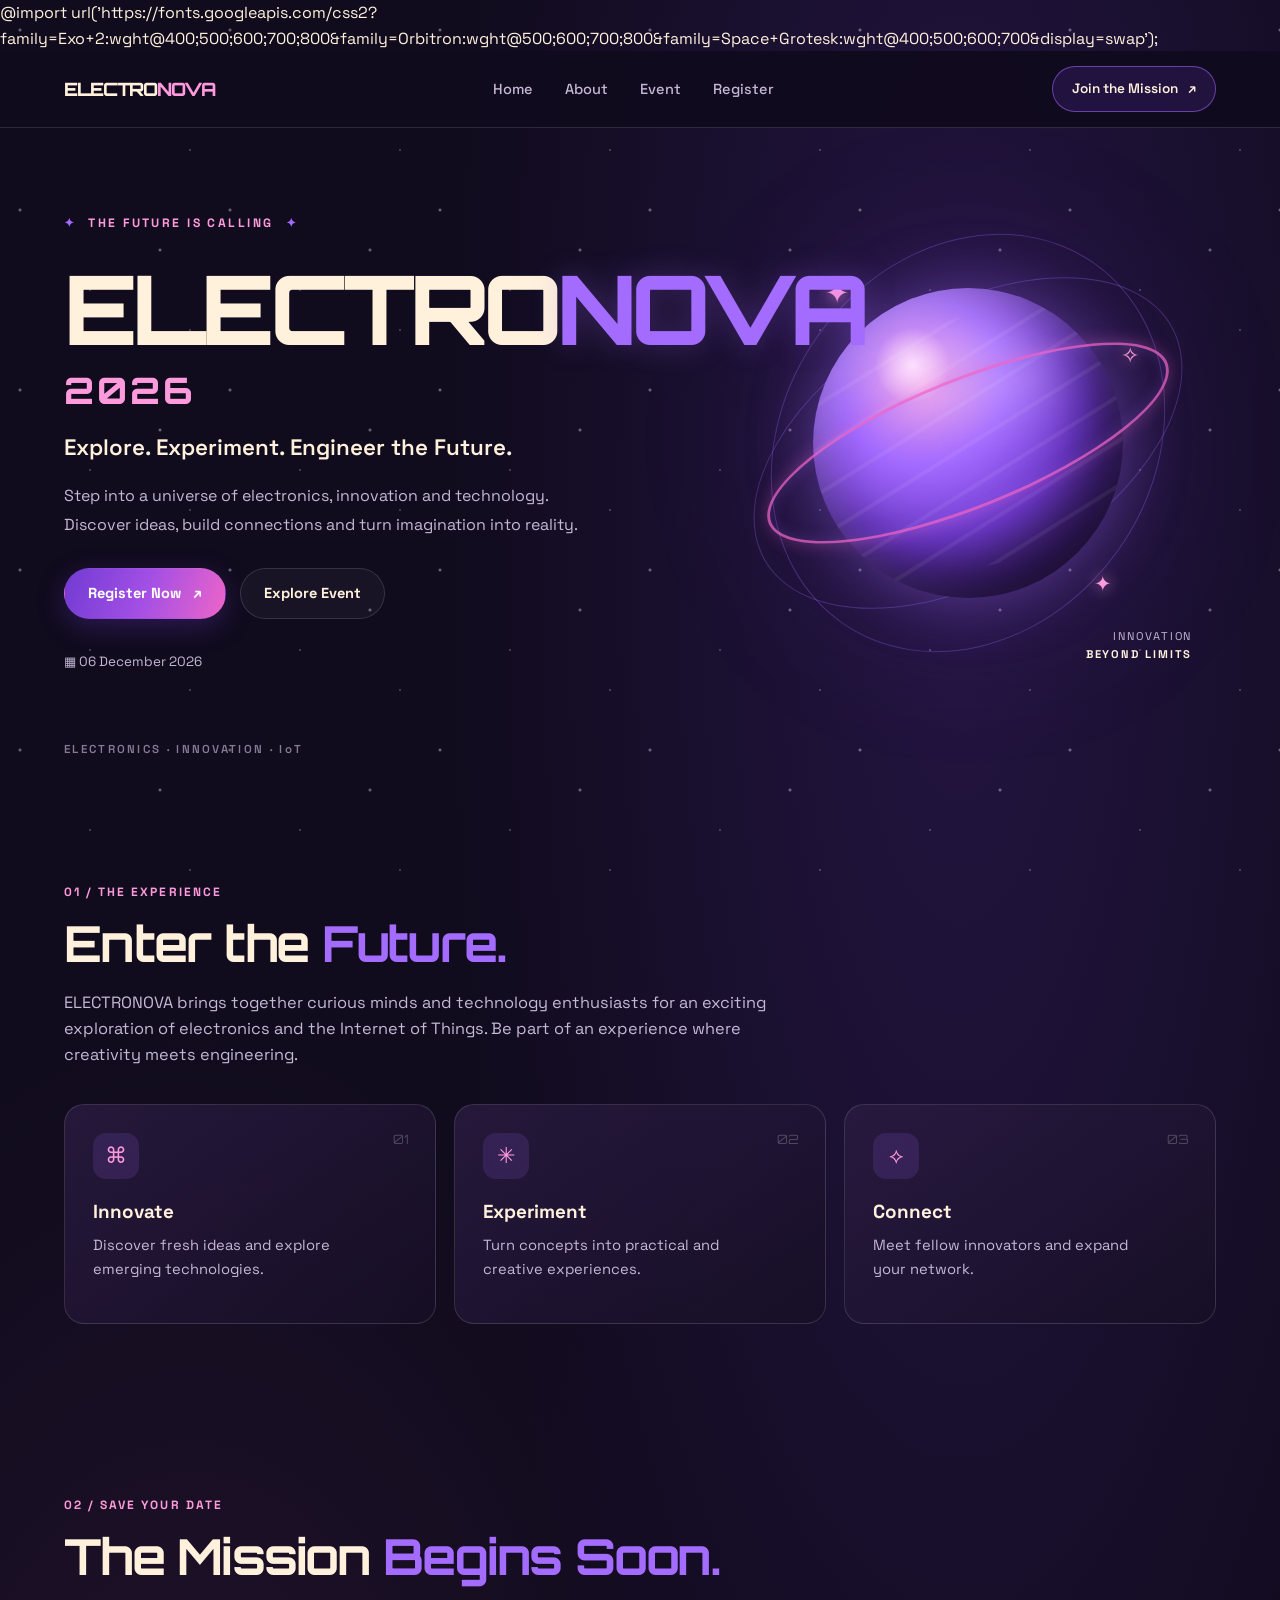
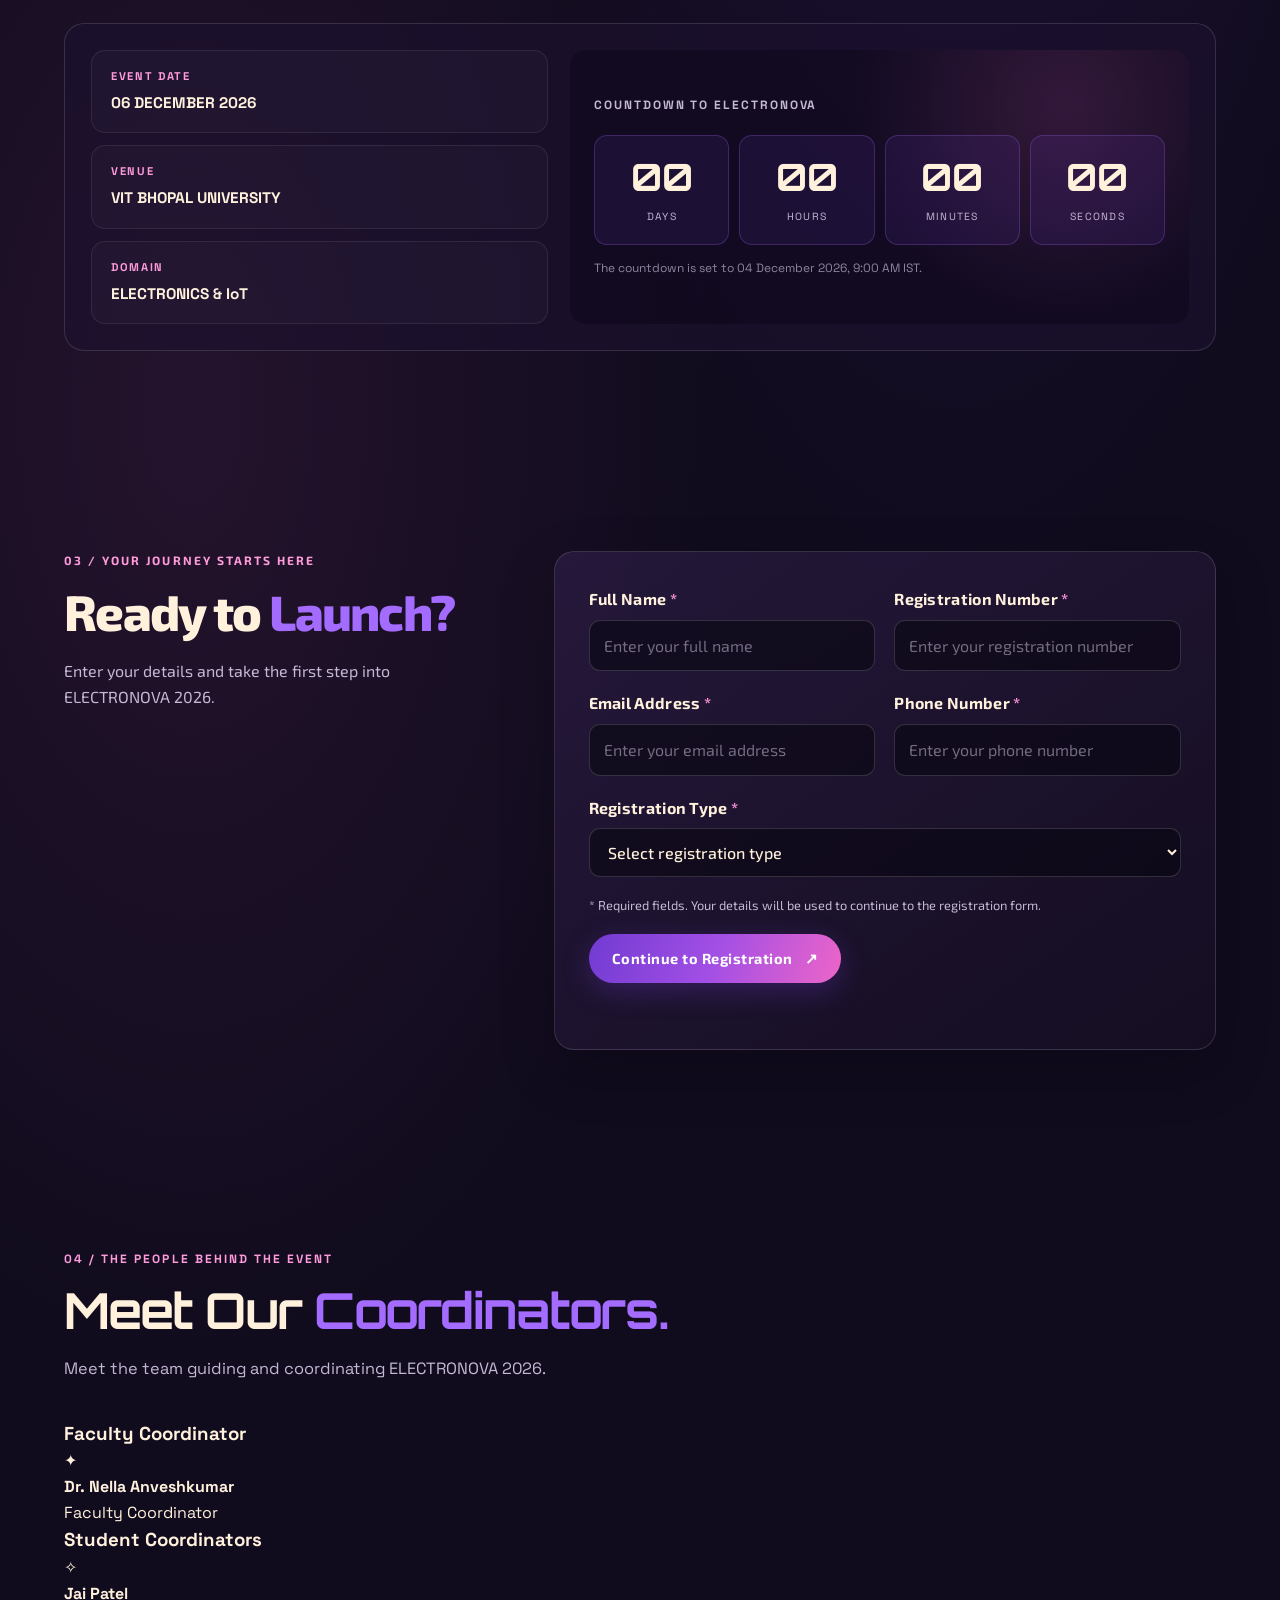
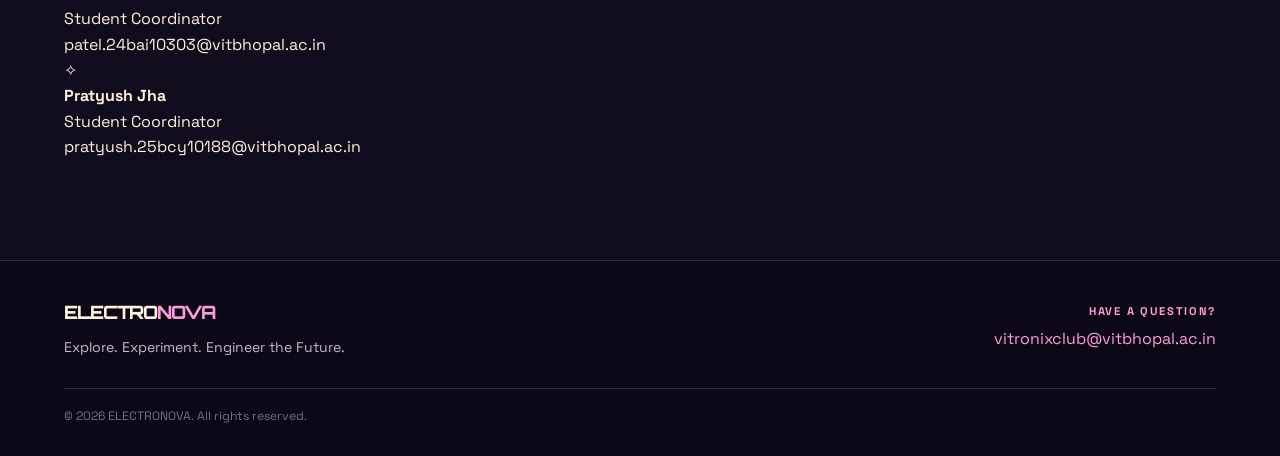
==== commit 974d5b3e: "Add coordinators section to index.html" ====
--- a/index.html
+++ b/index.html
@@ -389,6 +389,58 @@
       </form>
 
     </section>
+    
+<!-- COORDINATORS SECTION -->
+<section class="section coordinators-section container reveal" id="coordinators">
+
+  <div class="section-heading">
+    <p class="section-kicker">04 / THE PEOPLE BEHIND THE EVENT</p>
+    <h2>Meet Our <span>Coordinators.</span></h2>
+    <p class="section-description">
+      Meet the team guiding and coordinating ELECTRONOVA 2026.
+    </p>
+  </div>
+
+  <div class="coordinator-group">
+    <h3 class="coordinator-category">Faculty Coordinator</h3>
+
+    <article class="coordinator-card faculty-card">
+      <div class="coordinator-icon">✦</div>
+      <div>
+        <h4>Dr. Nella Anveshkumar</h4>
+        <p>Faculty Coordinator</p>
+      </div>
+    </article>
+  </div>
+
+  <div class="coordinator-group">
+    <h3 class="coordinator-category">Student Coordinators</h3>
+
+    <div class="coordinator-grid">
+
+      <article class="coordinator-card">
+        <div class="coordinator-icon">✧</div>
+        <h4>Jai Patel</h4>
+        <p>Student Coordinator</p>
+        <a href="mailto:patel.24bai10303@vitbhopal.ac.in">
+          patel.24bai10303@vitbhopal.ac.in
+        </a>
+      </article>
+
+      <article class="coordinator-card">
+        <div class="coordinator-icon">✧</div>
+        <h4>Pratyush Jha</h4>
+        <p>Student Coordinator</p>
+        <a href="mailto:pratyush.25bcy10188@vitbhopal.ac.in">
+          pratyush.25bcy10188@vitbhopal.ac.in
+        </a>
+      </article>
+
+    </div>
+  </div>
+
+</section>
+
 
   </main>
 
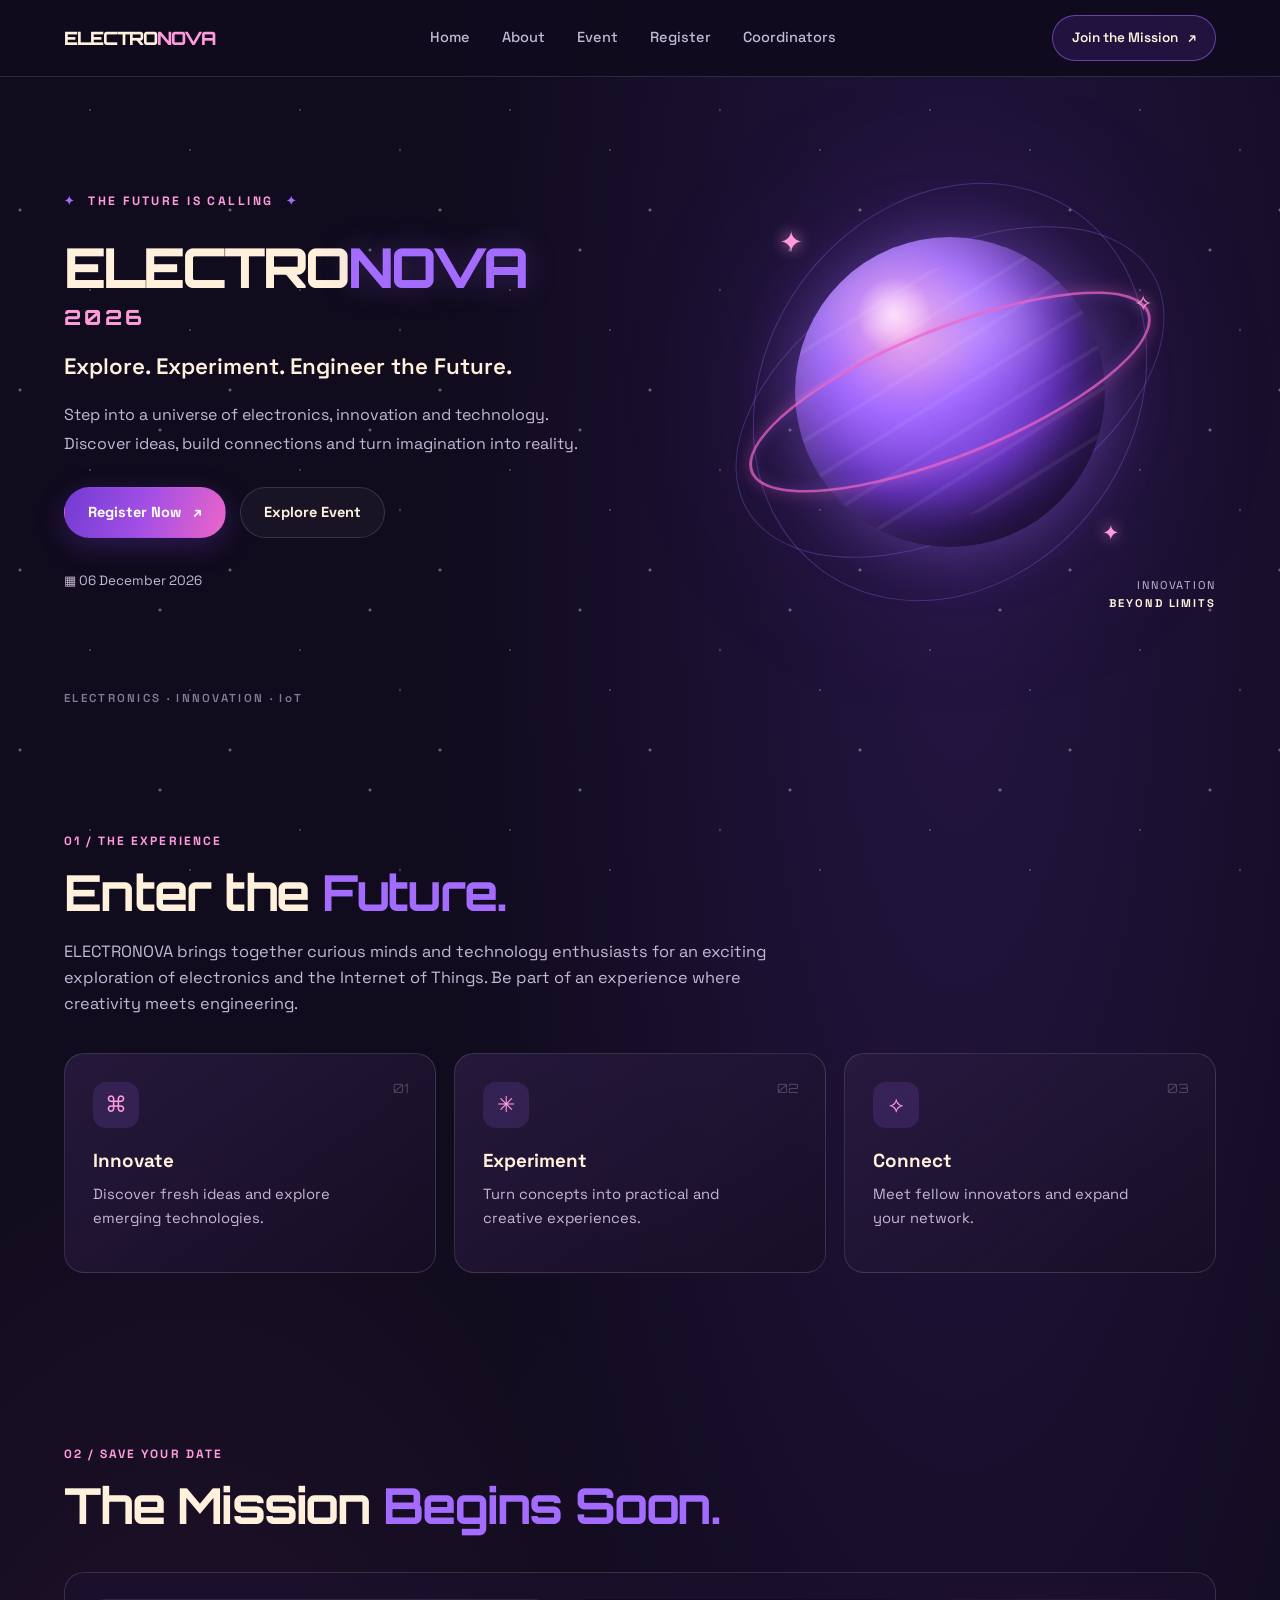
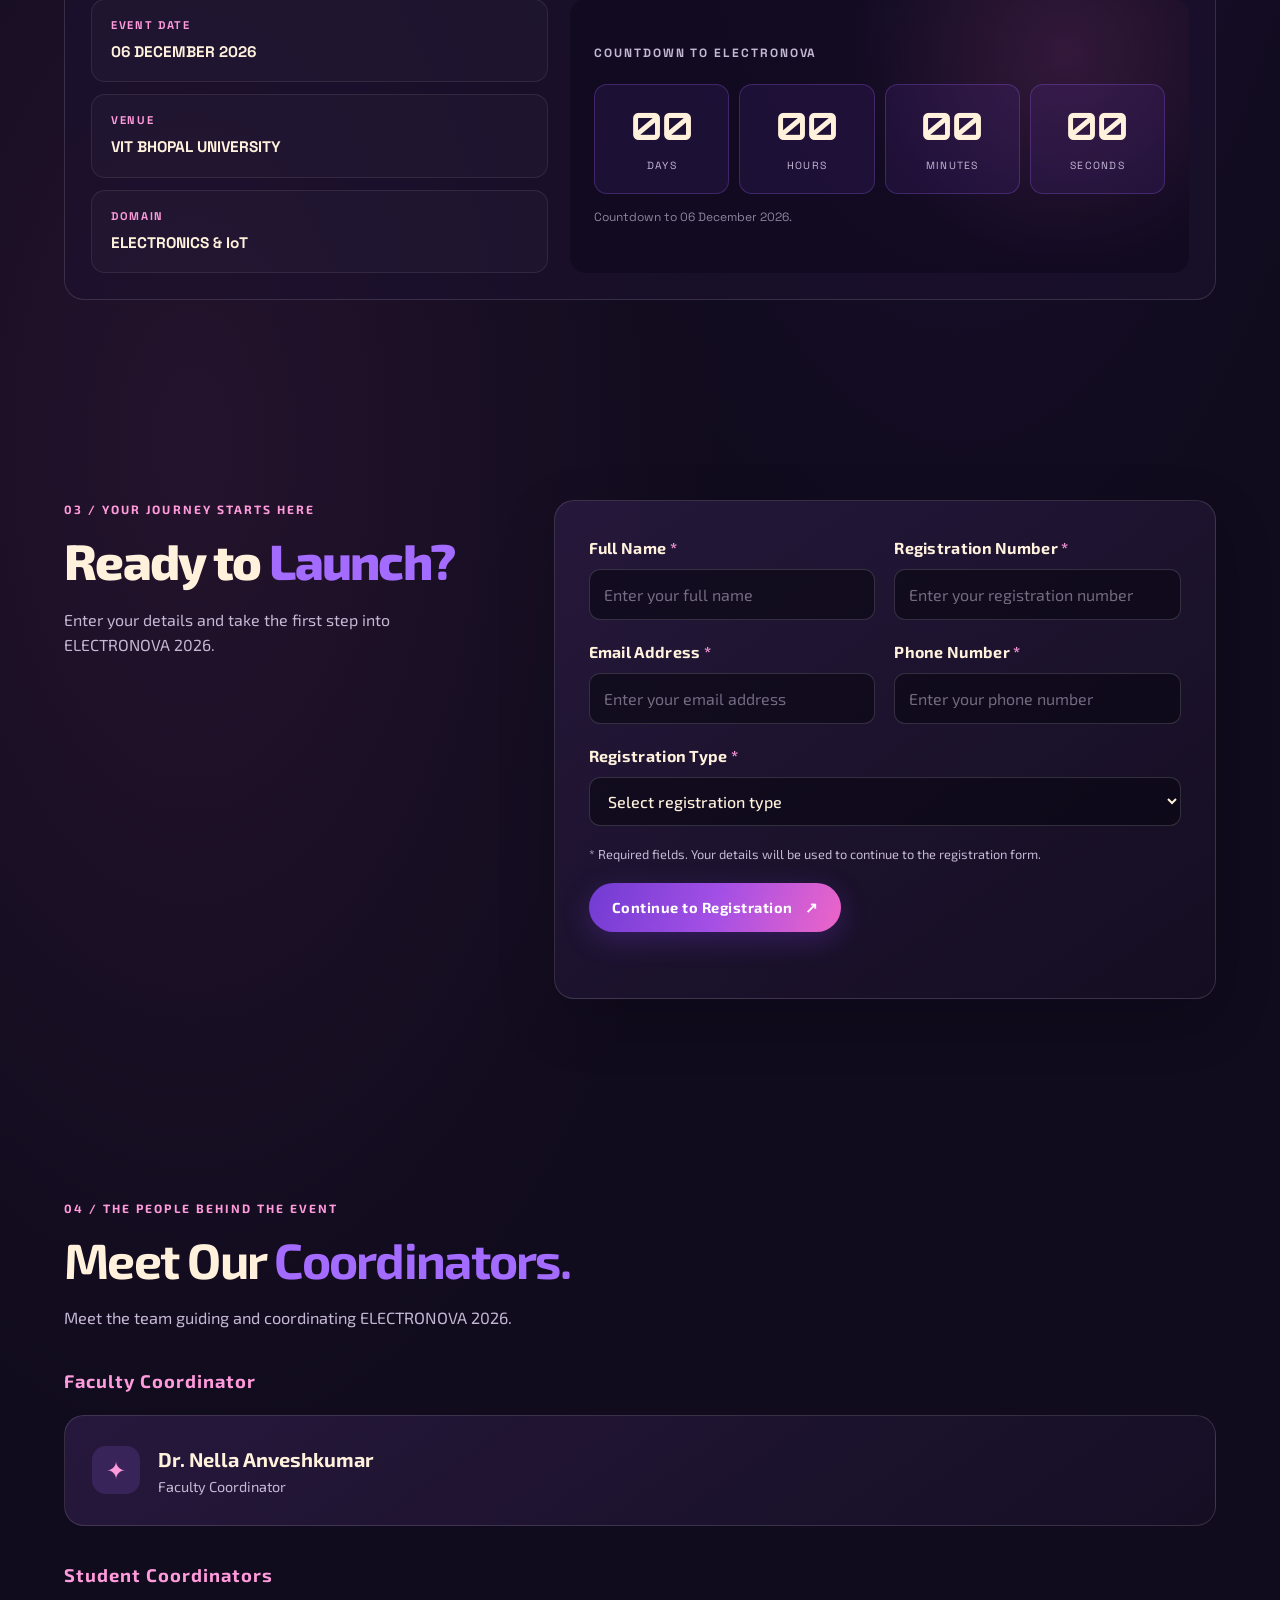
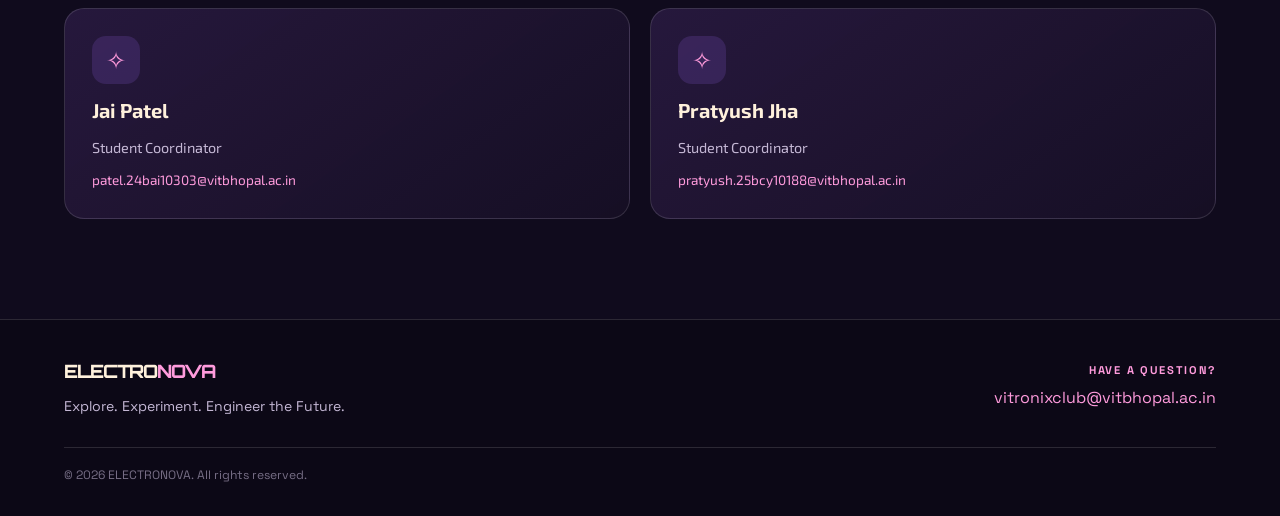
==== commit 889a74e1: "Update index.html" ====
--- a/index.html
+++ b/index.html
@@ -2,485 +2,500 @@
 <!DOCTYPE html>
 <html lang="en">
 <head>
-  <meta charset="UTF-8">
-  <meta name="viewport" content="width=device-width, initial-scale=1.0">
-  <meta name="theme-color" content="#100b1d">
-  <meta name="description" content="Register for ELECTRONOVA 2026 — Explore. Experiment. Engineer the Future.">
-
-  <title>ELECTRONOVA 2026 | Registration</title>
-
-  <link rel="preconnect" href="https://fonts.googleapis.com">
-  <link rel="preconnect" href="https://fonts.gstatic.com" crossorigin>
-
- @import url('https://fonts.googleapis.com/css2?family=Exo+2:wght@400;500;600;700;800&family=Orbitron:wght@500;600;700;800&family=Space+Grotesk:wght@400;500;600;700&display=swap');
-  <link rel="stylesheet" href="style.css">
-  <script src="script.js" defer></script>
+    <meta charset="UTF-8">
+    <meta name="viewport" content="width=device-width, initial-scale=1.0">
+    <meta name="theme-color" content="#100b1d">
+    <meta name="description" content="Register for ELECTRONOVA 2026 — Explore. Experiment. Engineer the Future.">
+
+    <title>ELECTRONOVA 2026 | Registration</title>
+
+    <link rel="preconnect" href="https://fonts.googleapis.com">
+    <link rel="preconnect" href="https://fonts.gstatic.com" crossorigin>
+
+    <link rel="stylesheet" href="style.css">
+    <script src="script.js" defer></script>
 </head>
 
 <body>
 
-  <div class="stars" aria-hidden="true"></div>
-
-  <!-- NAVIGATION -->
-  <header class="site-header">
-    <div class="navbar container">
-
-      <a class="logo" href="#home">
-        ELECTRO<span>NOVA</span>
-      </a>
-
-      <nav class="main-nav" id="mainNav" aria-label="Main navigation">
-        <a href="#home">Home</a>
-        <a href="#about">About</a>
-        <a href="#details">Event</a>
-        <a href="#register">Register</a>
-      </nav>
-
-      <a class="nav-button" href="#register">
-        Join the Mission <span>↗</span>
-      </a>
-
-      <button
-        class="menu-toggle"
-        id="menuToggle"
-        type="button"
-        aria-label="Open navigation menu"
-        aria-expanded="false"
-        aria-controls="mainNav"
-      >
-        <span></span>
-        <span></span>
-        <span></span>
-      </button>
-
-    </div>
-  </header>
-
-  <main>
-
-    <!-- HERO SECTION -->
-    <section class="hero section-wrap container" id="home">
-
-      <div class="hero-content reveal">
-
-        <p class="eyebrow">
-          <span>✦</span> THE FUTURE IS CALLING <span>✦</span>
-        </p>
-
-        <h1>
-          ELECTRO<span>NOVA</span>
-          <small>2026</small>
-        </h1>
-
-        <p class="hero-tagline">
-          Explore. Experiment. Engineer the Future.
-        </p>
-
-        <p class="hero-description">
-          Step into a universe of electronics, innovation and technology.
-          Discover ideas, build connections and turn imagination into reality.
-        </p>
-
-        <div class="hero-actions">
-          <a href="#register" class="button button-primary">
-            Register Now <span>↗</span>
-          </a>
-
-          <a href="#about" class="button button-secondary">
-            Explore Event
-          </a>
+    <div class="stars" aria-hidden="true"></div>
+
+    <!-- NAVIGATION -->
+    <header class="site-header">
+        <div class="navbar container">
+
+            <a class="logo" href="#home">
+                ELECTRO<span>NOVA</span>
+            </a>
+
+            <nav class="main-nav" id="mainNav" aria-label="Main navigation">
+                <a href="#home">Home</a>
+                <a href="#about">About</a>
+                <a href="#details">Event</a>
+                <a href="#register">Register</a>
+                <a href="#coordinators">Coordinators</a>
+            </nav>
+
+            <a class="nav-button" href="#register">
+                Join the Mission <span>↗</span>
+            </a>
+
+            <button
+                class="menu-toggle"
+                id="menuToggle"
+                type="button"
+                aria-label="Open navigation menu"
+                aria-expanded="false"
+                aria-controls="mainNav"
+            >
+                <span></span>
+                <span></span>
+                <span></span>
+            </button>
+
         </div>
-
-        <div class="hero-meta">
-          <span>▦ 06 December 2026</span>
-          
+    </header>
+
+    <main>
+
+        <!-- HERO SECTION -->
+        <section class="hero section-wrap container" id="home">
+
+            <div class="hero-content reveal">
+
+                <p class="eyebrow">
+                    <span>✦</span> THE FUTURE IS CALLING <span>✦</span>
+                </p>
+
+                <h1>
+                    ELECTRO<span>NOVA</span>
+                    <small>2026</small>
+                </h1>
+
+                <p class="hero-tagline">
+                    Explore. Experiment. Engineer the Future.
+                </p>
+
+                <p class="hero-description">
+                    Step into a universe of electronics, innovation and technology.
+                    Discover ideas, build connections and turn imagination into reality.
+                </p>
+
+                <div class="hero-actions">
+
+                    <a href="#register" class="button button-primary">
+                        Register Now <span>↗</span>
+                    </a>
+
+                    <a href="#about" class="button button-secondary">
+                        Explore Event
+                    </a>
+
+                </div>
+
+                <div class="hero-meta">
+                    <span>▦ 06 December 2026</span>
+                </div>
+
+            </div>
+
+            <!-- SPACE PLANET DESIGN -->
+            <div class="planet-scene" aria-hidden="true">
+
+                <div class="planet-orbit orbit-a"></div>
+                <div class="planet-orbit orbit-b"></div>
+
+                <div class="planet-halo"></div>
+
+                <div class="planet">
+                    <div class="planet-shine"></div>
+                </div>
+
+                <div class="planet-ring"></div>
+
+                <span class="planet-star star-a">✦</span>
+                <span class="planet-star star-b">✧</span>
+                <span class="planet-star star-c">✦</span>
+
+                <div class="planet-caption">
+                    INNOVATION
+                    <br>
+                    <strong>BEYOND LIMITS</strong>
+                </div>
+
+            </div>
+
+            <div class="hero-bottom-label">
+                ELECTRONICS · INNOVATION · IoT
+            </div>
+
+        </section>
+
+        <!-- ABOUT SECTION -->
+        <section class="section container reveal" id="about">
+
+            <div class="section-heading">
+
+                <p class="section-kicker">01 / THE EXPERIENCE</p>
+
+                <h2>
+                    Enter the <span>Future.</span>
+                </h2>
+
+                <p class="section-description">
+                    ELECTRONOVA brings together curious minds and technology enthusiasts
+                    for an exciting exploration of electronics and the Internet of Things.
+                    Be part of an experience where creativity meets engineering.
+                </p>
+
+            </div>
+
+            <div class="feature-grid">
+
+                <article class="feature-card">
+                    <span class="feature-icon">⌘</span>
+                    <h3>Innovate</h3>
+                    <p>Discover fresh ideas and explore emerging technologies.</p>
+                    <span class="card-index">01</span>
+                </article>
+
+                <article class="feature-card">
+                    <span class="feature-icon">✳</span>
+                    <h3>Experiment</h3>
+                    <p>Turn concepts into practical and creative experiences.</p>
+                    <span class="card-index">02</span>
+                </article>
+
+                <article class="feature-card">
+                    <span class="feature-icon">⟡</span>
+                    <h3>Connect</h3>
+                    <p>Meet fellow innovators and expand your network.</p>
+                    <span class="card-index">03</span>
+                </article>
+
+            </div>
+
+        </section>
+
+        <!-- EVENT DETAILS -->
+        <section class="section event-section container reveal" id="details">
+
+            <div class="section-heading">
+
+                <p class="section-kicker">02 / SAVE YOUR DATE</p>
+
+                <h2>
+                    The Mission <span>Begins Soon.</span>
+                </h2>
+
+            </div>
+
+            <div class="event-panel">
+
+                <div class="event-info">
+
+                    <div class="event-detail">
+                        <span>EVENT DATE</span>
+                        <strong>06 DECEMBER 2026</strong>
+                    </div>
+
+                    <div class="event-detail">
+                        <span>VENUE</span>
+                        <strong>VIT BHOPAL UNIVERSITY</strong>
+                    </div>
+
+                    <div class="event-detail">
+                        <span>DOMAIN</span>
+                        <strong>ELECTRONICS &amp; IoT</strong>
+                    </div>
+
+                </div>
+
+                <!-- COUNTDOWN -->
+                <div class="countdown-panel">
+
+                    <p class="countdown-title">
+                        COUNTDOWN TO ELECTRONOVA
+                    </p>
+
+                    <div class="timer">
+
+                        <div class="time-box">
+                            <strong id="days">00</strong>
+                            <span>DAYS</span>
+                        </div>
+
+                        <div class="time-box">
+                            <strong id="hours">00</strong>
+                            <span>HOURS</span>
+                        </div>
+
+                        <div class="time-box">
+                            <strong id="minutes">00</strong>
+                            <span>MINUTES</span>
+                        </div>
+
+                        <div class="time-box">
+                            <strong id="seconds">00</strong>
+                            <span>SECONDS</span>
+                        </div>
+
+                    </div>
+
+                    <p class="countdown-note">
+                        Countdown to 06 December 2026.
+                    </p>
+
+                </div>
+
+            </div>
+
+        </section>
+
+        <!-- REGISTRATION SECTION -->
+        <section class="section registration-section container reveal" id="register">
+
+            <div class="registration-intro">
+
+                <p class="section-kicker">
+                    03 / YOUR JOURNEY STARTS HERE
+                </p>
+
+                <h2>
+                    Ready to <span>Launch?</span>
+                </h2>
+
+                <p>
+                    Enter your details and take the first step into ELECTRONOVA 2026.
+                </p>
+
+            </div>
+
+            <form id="regForm" class="registration-form">
+
+                <div class="form-grid">
+
+                    <div class="form-field">
+                        <label for="fullName">
+                            Full Name <span>*</span>
+                        </label>
+
+                        <input
+                            id="fullName"
+                            name="fullName"
+                            type="text"
+                            placeholder="Enter your full name"
+                            autocomplete="name"
+                            required
+                        >
+                    </div>
+
+                    <div class="form-field">
+                        <label for="registrationNumber">
+                            Registration Number <span>*</span>
+                        </label>
+
+                        <input
+                            id="registrationNumber"
+                            name="registrationNumber"
+                            type="text"
+                            placeholder="Enter your registration number"
+                            required
+                        >
+                    </div>
+
+                    <div class="form-field">
+                        <label for="email">
+                            Email Address <span>*</span>
+                        </label>
+
+                        <input
+                            id="email"
+                            name="email"
+                            type="email"
+                            placeholder="Enter your email address"
+                            autocomplete="email"
+                            required
+                        >
+                    </div>
+
+                    <div class="form-field">
+                        <label for="phone">
+                            Phone Number <span>*</span>
+                        </label>
+
+                        <input
+                            id="phone"
+                            name="phone"
+                            type="tel"
+                            placeholder="Enter your phone number"
+                            autocomplete="tel"
+                            pattern="[0-9+() -]{7,20}"
+                            required
+                        >
+                    </div>
+
+                    <div class="form-field form-field-wide">
+
+                        <label for="participation">
+                            Registration Type <span>*</span>
+                        </label>
+
+                        <select
+                            id="participation"
+                            name="participation"
+                            required
+                        >
+                            <option value="">Select registration type</option>
+                            <option value="individual">Individual Registration</option>
+                            <option value="team">Team Registration</option>
+                        </select>
+
+                    </div>
+
+                </div>
+
+                <p class="form-note">
+                    * Required fields. Your details will be used to continue to the registration form.
+                </p>
+
+                <button
+                    type="submit"
+                    class="button button-primary submit-button"
+                >
+                    Continue to Registration <span>↗</span>
+                </button>
+
+                <p
+                    id="formMessage"
+                    class="form-message"
+                    role="status"
+                    aria-live="polite"
+                ></p>
+
+            </form>
+
+        </section>
+
+        <!-- COORDINATORS SECTION -->
+        <section class="section coordinators-section container reveal" id="coordinators">
+
+            <div class="section-heading">
+
+                <p class="section-kicker">
+                    04 / THE PEOPLE BEHIND THE EVENT
+                </p>
+
+                <h2>
+                    Meet Our <span>Coordinators.</span>
+                </h2>
+
+                <p class="section-description">
+                    Meet the team guiding and coordinating ELECTRONOVA 2026.
+                </p>
+
+            </div>
+
+            <div class="coordinator-group">
+
+                <h3 class="coordinator-category">
+                    Faculty Coordinator
+                </h3>
+
+                <article class="coordinator-card faculty-card">
+
+                    <div class="coordinator-icon">✦</div>
+
+                    <div>
+                        <h4>Dr. Nella Anveshkumar</h4>
+                        <p>Faculty Coordinator</p>
+                    </div>
+
+                </article>
+
+            </div>
+
+            <div class="coordinator-group">
+
+                <h3 class="coordinator-category">
+                    Student Coordinators
+                </h3>
+
+                <div class="coordinator-grid">
+
+                    <article class="coordinator-card">
+
+                        <div class="coordinator-icon">✧</div>
+
+                        <h4>Jai Patel</h4>
+
+                        <p>Student Coordinator</p>
+
+                        <a href="mailto:patel.24bai10303@vitbhopal.ac.in">
+                            patel.24bai10303@vitbhopal.ac.in
+                        </a>
+
+                    </article>
+
+                    <article class="coordinator-card">
+
+                        <div class="coordinator-icon">✧</div>
+
+                        <h4>Pratyush Jha</h4>
+
+                        <p>Student Coordinator</p>
+
+                        <a href="mailto:pratyush.25bcy10188@vitbhopal.ac.in">
+                            pratyush.25bcy10188@vitbhopal.ac.in
+                        </a>
+
+                    </article>
+
+                </div>
+
+            </div>
+
+        </section>
+
+    </main>
+
+    <!-- FOOTER -->
+    <footer class="site-footer">
+
+        <div class="footer-inner container">
+
+            <div>
+                <a class="logo" href="#home">
+                    ELECTRO<span>NOVA</span>
+                </a>
+
+                <p class="footer-tagline">
+                    Explore. Experiment. Engineer the Future.
+                </p>
+            </div>
+
+            <div class="footer-contact">
+
+                <span class="footer-label">
+                    HAVE A QUESTION?
+                </span>
+
+                <a
+                    id="contactEmail"
+                    href="mailto:vitronixclub@vitbhopal.ac.in"
+                >
+                    vitronixclub@vitbhopal.ac.in
+                </a>
+
+            </div>
+
+            <p class="copyright">
+                © 2026 ELECTRONOVA. All rights reserved.
+            </p>
+
         </div>
 
-      </div>
-
-      <!-- SPACE PLANET DESIGN -->
-      <div class="planet-scene" aria-hidden="true">
-
-        <div class="planet-orbit orbit-a"></div>
-        <div class="planet-orbit orbit-b"></div>
-
-        <div class="planet-halo"></div>
-
-        <div class="planet">
-          <div class="planet-shine"></div>
-        </div>
-
-        <div class="planet-ring"></div>
-
-        <span class="planet-star star-a">✦</span>
-        <span class="planet-star star-b">✧</span>
-        <span class="planet-star star-c">✦</span>
-
-        <div class="planet-caption">
-          INNOVATION
-          <br>
-          <strong>BEYOND LIMITS</strong>
-        </div>
-
-      </div>
-
-      <div class="hero-bottom-label">
-        ELECTRONICS · INNOVATION · IoT
-      </div>
-
-    </section>
-
-    <!-- ABOUT SECTION -->
-    <section class="section container reveal" id="about">
-
-      <div class="section-heading">
-
-        <p class="section-kicker">
-          01 / THE EXPERIENCE
-        </p>
-
-        <h2>
-          Enter the <span>Future.</span>
-        </h2>
-
-        <p class="section-description">
-          ELECTRONOVA brings together curious minds and technology enthusiasts
-          for an exciting exploration of electronics and the Internet of Things.
-          Be part of an experience where creativity meets engineering.
-        </p>
-
-      </div>
-
-      <div class="feature-grid">
-
-        <article class="feature-card">
-          <span class="feature-icon">⌘</span>
-          <h3>Innovate</h3>
-          <p>
-            Discover fresh ideas and explore emerging technologies.
-          </p>
-          <span class="card-index">01</span>
-        </article>
-
-        <article class="feature-card">
-          <span class="feature-icon">✳</span>
-          <h3>Experiment</h3>
-          <p>
-            Turn concepts into practical and creative experiences.
-          </p>
-          <span class="card-index">02</span>
-        </article>
-
-        <article class="feature-card">
-          <span class="feature-icon">⟡</span>
-          <h3>Connect</h3>
-          <p>
-            Meet fellow innovators and expand your network.
-          </p>
-          <span class="card-index">03</span>
-        </article>
-
-      </div>
-
-    </section>
-
-    <!-- EVENT DETAILS -->
-    <section class="section event-section container reveal" id="details">
-
-      <div class="section-heading">
-
-        <p class="section-kicker">
-          02 / SAVE YOUR DATE
-        </p>
-
-        <h2>
-          The Mission <span>Begins Soon.</span>
-        </h2>
-
-      </div>
-
-      <div class="event-panel">
-
-        <div class="event-info">
-
-          <div class="event-detail">
-            <span>EVENT DATE</span>
-            <strong>06 DECEMBER 2026</strong>
-          </div>
-
-          <div class="event-detail">
-            <span>VENUE</span>
-            <strong>VIT BHOPAL UNIVERSITY</strong>
-          </div>
-
-          <div class="event-detail">
-            <span>DOMAIN</span>
-            <strong>ELECTRONICS &amp; IoT</strong>
-          </div>
-
-        </div>
-
-        <!-- COUNTDOWN -->
-        <div class="countdown-panel">
-
-          <p class="countdown-title">
-            COUNTDOWN TO ELECTRONOVA
-          </p>
-
-          <div class="timer">
-
-            <div class="time-box">
-              <strong id="days">00</strong>
-              <span>DAYS</span>
-            </div>
-
-            <div class="time-box">
-              <strong id="hours">00</strong>
-              <span>HOURS</span>
-            </div>
-
-            <div class="time-box">
-              <strong id="minutes">00</strong>
-              <span>MINUTES</span>
-            </div>
-
-            <div class="time-box">
-              <strong id="seconds">00</strong>
-              <span>SECONDS</span>
-            </div>
-
-          </div>
-
-          <p class="countdown-note">
-            The countdown is set to 04 December 2026, 9:00 AM IST.
-          </p>
-
-        </div>
-
-      </div>
-
-    </section>
-
-    <!-- REGISTRATION SECTION -->
-    <section class="section registration-section container reveal" id="register">
-
-      <div class="registration-intro">
-
-        <p class="section-kicker">
-          03 / YOUR JOURNEY STARTS HERE
-        </p>
-
-        <h2>
-          Ready to <span>Launch?</span>
-        </h2>
-
-        <p>
-          Enter your details and take the first step into ELECTRONOVA 2026.
-        </p>
-
-      </div>
-
-      <form id="regForm" class="registration-form">
-
-        <div class="form-grid">
-
-          <div class="form-field">
-            <label for="fullName">
-              Full Name <span>*</span>
-            </label>
-
-            <input
-              id="fullName"
-              name="fullName"
-              type="text"
-              placeholder="Enter your full name"
-              autocomplete="name"
-              required
-            >
-          </div>
-
-          <div class="form-field">
-            <label for="registrationNumber">
-              Registration Number <span>*</span>
-            </label>
-
-            <input
-              id="registrationNumber"
-              name="registrationNumber"
-              type="text"
-              placeholder="Enter your registration number"
-              required
-            >
-          </div>
-
-          <div class="form-field">
-            <label for="email">
-              Email Address <span>*</span>
-            </label>
-
-            <input
-              id="email"
-              name="email"
-              type="email"
-              placeholder="Enter your email address"
-              autocomplete="email"
-              required
-            >
-          </div>
-
-          <div class="form-field">
-            <label for="phone">
-              Phone Number <span>*</span>
-            </label>
-
-            <input
-              id="phone"
-              name="phone"
-              type="tel"
-              placeholder="Enter your phone number"
-              autocomplete="tel"
-              pattern="[0-9+() -]{7,20}"
-              required
-            >
-          </div>
-
-          <div class="form-field form-field-wide">
-
-            <label for="participation">
-              Registration Type <span>*</span>
-            </label>
-
-            <select
-              id="participation"
-              name="participation"
-              required
-            >
-              <option value="">Select registration type</option>
-              <option value="individual">
-                Individual Registration
-              </option>
-              <option value="team">
-                Team Registration
-              </option>
-            </select>
-
-          </div>
-
-        </div>
-
-        <p class="form-note">
-          * Required fields. Your details will be used to continue to the registration form.
-        </p>
-
-        <button
-          type="submit"
-          class="button button-primary submit-button"
-        >
-          Continue to Registration <span>↗</span>
-        </button>
-
-        <p
-          id="formMessage"
-          class="form-message"
-          role="status"
-          aria-live="polite"
-        ></p>
-
-      </form>
-
-    </section>
-    
-<!-- COORDINATORS SECTION -->
-<section class="section coordinators-section container reveal" id="coordinators">
-
-  <div class="section-heading">
-    <p class="section-kicker">04 / THE PEOPLE BEHIND THE EVENT</p>
-    <h2>Meet Our <span>Coordinators.</span></h2>
-    <p class="section-description">
-      Meet the team guiding and coordinating ELECTRONOVA 2026.
-    </p>
-  </div>
-
-  <div class="coordinator-group">
-    <h3 class="coordinator-category">Faculty Coordinator</h3>
-
-    <article class="coordinator-card faculty-card">
-      <div class="coordinator-icon">✦</div>
-      <div>
-        <h4>Dr. Nella Anveshkumar</h4>
-        <p>Faculty Coordinator</p>
-      </div>
-    </article>
-  </div>
-
-  <div class="coordinator-group">
-    <h3 class="coordinator-category">Student Coordinators</h3>
-
-    <div class="coordinator-grid">
-
-      <article class="coordinator-card">
-        <div class="coordinator-icon">✧</div>
-        <h4>Jai Patel</h4>
-        <p>Student Coordinator</p>
-        <a href="mailto:patel.24bai10303@vitbhopal.ac.in">
-          patel.24bai10303@vitbhopal.ac.in
-        </a>
-      </article>
-
-      <article class="coordinator-card">
-        <div class="coordinator-icon">✧</div>
-        <h4>Pratyush Jha</h4>
-        <p>Student Coordinator</p>
-        <a href="mailto:pratyush.25bcy10188@vitbhopal.ac.in">
-          pratyush.25bcy10188@vitbhopal.ac.in
-        </a>
-      </article>
-
-    </div>
-  </div>
-
-</section>
-
-
-  </main>
-
-  <!-- FOOTER -->
-  <footer class="site-footer">
-
-    <div class="footer-inner container">
-
-      <div>
-        <a class="logo" href="#home">
-          ELECTRO<span>NOVA</span>
-        </a>
-
-        <p class="footer-tagline">
-          Explore. Experiment. Engineer the Future.
-        </p>
-      </div>
-
-      <div class="footer-contact">
-
-        <span class="footer-label">
-          HAVE A QUESTION?
-        </span>
-
-        <a
-          id="contactEmail"
-          href="mailto:vitronixclub@vitbhopal.ac.in"
-        >
-          vitronixclub@vitbhopal.ac.in
-        </a>
-
-      </div>
-
-      <p class="copyright">
-        © 2026 ELECTRONOVA. All rights reserved.
-      </p>
-
-    </div>
-
-  </footer>
+    </footer>
 
 </body>
 </html>
--- a/style.css
+++ b/style.css
@@ -1,5 +1,7 @@
 
 @import url('https://fonts.googleapis.com/css2?family=Exo+2:wght@400;500;600;700;800&family=Orbitron:wght@500;600;700;800&family=Space+Grotesk:wght@400;500;600;700&display=swap');
+
+
 :root {
     --bg: #100b1d;
     --bg-soft: #191128;
@@ -110,9 +112,6 @@
     z-index: 1;
 }
 
-/* =========================================
-   3. NAVIGATION
-========================================= */
 
 .site-header {
     position: sticky;
@@ -227,9 +226,7 @@
     background: var(--cream);
 }
 
-/* =========================================
-   4. HERO SECTION
-========================================= */
+
 
 .hero {
     position: relative;
@@ -247,7 +244,9 @@
 .hero-content {
     position: relative;
     z-index: 5;
+    width: 100%;
     max-width: 650px;
+    min-width: 0;
 }
 
 .eyebrow {
@@ -267,30 +266,34 @@
     color: var(--violet);
 }
 
+
 .hero h1 {
+    width: 100%;
     margin-bottom: 20px;
 
     font-family: "Orbitron", sans-serif;
-    font-size: clamp(3.2rem, 6.3vw, 6.1rem);
+    font-size: clamp(2.2rem, 4.3vw, 4.2rem);
     font-weight: 800;
-    line-height: 1.08;
-    letter-spacing: -0.075em;
-
-    overflow-wrap: anywhere;
+    line-height: 1.15;
+    letter-spacing: -0.055em;
+
+    white-space: nowrap;
+    overflow-wrap: normal;
 }
 
 .hero h1 span {
+    display: inline;
     color: var(--violet);
     text-shadow: 0 0 30px rgba(164, 107, 255, 0.30);
 }
 
 .hero h1 small {
     display: block;
-    margin-top: 5px;
+    margin-top: 7px;
 
     color: var(--pink);
-    font-size: 0.42em;
-    letter-spacing: 0.20em;
+    font-size: 0.38em;
+    letter-spacing: 0.16em;
 }
 
 .hero-tagline {
@@ -310,7 +313,7 @@
     line-height: 1.85;
 }
 
-/* Hero buttons */
+
 
 .hero-actions {
     display: flex;
@@ -554,12 +557,13 @@
     letter-spacing: 0.20em;
 }
 
-/* Planet animations */
+
 
 @keyframes planetFloat {
     0%, 100% {
         transform: translateY(0);
     }
+
     50% {
         transform: translateY(-15px);
     }
@@ -570,6 +574,7 @@
         opacity: 0.55;
         transform: scale(0.9);
     }
+
     50% {
         opacity: 1;
         transform: scale(1.2);
@@ -694,9 +699,6 @@
     font-size: 0.8rem;
 }
 
-/* =========================================
-   8. EVENT SECTION
-========================================= */
 
 .event-section {
     padding-top: 72px;
@@ -811,19 +813,25 @@
     font-size: 0.75rem;
 }
 
-/* =========================================
-   9. REGISTRATION SECTION
-========================================= */
+
 
 .registration-section {
     display: grid;
     grid-template-columns: 0.8fr 1.2fr;
     align-items: start;
     gap: 48px;
+
+    font-family: "Exo 2", sans-serif;
+}
+
+.registration-section * {
+    font-family: "Exo 2", sans-serif;
 }
 
 .registration-intro h2 {
     margin-bottom: 16px;
+    font-family: "Exo 2", sans-serif;
+    font-weight: 800;
 }
 
 .registration-intro p:last-child {
@@ -866,8 +874,9 @@
 
 .form-field label {
     color: var(--cream);
-    font-size: 0.88rem;
-    font-weight: 600;
+    font-size: 1rem;
+    font-weight: 700;
+    letter-spacing: 0.3px;
 }
 
 .form-field label span {
@@ -887,6 +896,9 @@
     color: var(--cream);
     background: rgba(8, 6, 16, 0.55);
 
+    font-size: 1rem;
+    font-weight: 500;
+
     transition:
         border-color 0.2s ease,
         box-shadow 0.2s ease;
@@ -894,6 +906,8 @@
 
 .form-field input::placeholder {
     color: rgba(197, 184, 213, 0.55);
+    font-family: "Exo 2", sans-serif;
+    font-weight: 400;
 }
 
 .form-field select {
@@ -914,6 +928,9 @@
 
 .submit-button {
     border: 0;
+    font-family: "Exo 2", sans-serif;
+    font-weight: 700;
+    letter-spacing: 0.5px;
 }
 
 .form-message {
@@ -922,6 +939,112 @@
 
     color: var(--pink);
     font-size: 0.88rem;
+}
+
+
+.coordinators-section {
+    font-family: "Exo 2", sans-serif;
+}
+
+.coordinators-section * {
+    font-family: "Exo 2", sans-serif;
+}
+
+.coordinator-group {
+    margin-top: 35px;
+}
+
+.coordinator-category {
+    margin-bottom: 18px;
+
+    color: var(--pink);
+    font-size: 1.15rem;
+    font-weight: 700;
+    letter-spacing: 1px;
+}
+
+.coordinator-grid {
+    display: grid;
+    grid-template-columns: repeat(2, minmax(0, 1fr));
+    gap: 20px;
+}
+
+.coordinator-card {
+    position: relative;
+
+    display: flex;
+    flex-direction: column;
+    align-items: flex-start;
+    gap: 10px;
+
+    min-width: 0;
+    padding: 27px;
+
+    border: 1px solid var(--border);
+    border-radius: var(--radius);
+
+    background: linear-gradient(
+        145deg,
+        rgba(42, 27, 66, 0.85),
+        rgba(23, 15, 37, 0.9)
+    );
+
+    transition:
+        transform 0.25s ease,
+        border-color 0.25s ease;
+}
+
+.coordinator-card:hover {
+    transform: translateY(-5px);
+    border-color: var(--violet);
+}
+
+.faculty-card {
+    max-width: 100%;
+
+    flex-direction: row;
+    align-items: center;
+    gap: 18px;
+}
+
+.coordinator-icon {
+    display: grid;
+    place-items: center;
+    flex-shrink: 0;
+
+    width: 48px;
+    height: 48px;
+
+    border-radius: 14px;
+    color: var(--pink);
+    background: rgba(164, 107, 255, 0.16);
+
+    font-size: 1.5rem;
+}
+
+.coordinator-card h4 {
+    color: var(--cream);
+    font-size: 1.25rem;
+    font-weight: 700;
+}
+
+.coordinator-card p {
+    color: var(--muted);
+    font-size: 0.9rem;
+}
+
+.coordinator-card a {
+    max-width: 100%;
+
+    color: var(--pink);
+    font-size: 0.85rem;
+    overflow-wrap: anywhere;
+
+    transition: color 0.2s ease;
+}
+
+.coordinator-card a:hover {
+    color: var(--cream);
 }
 
 
@@ -978,11 +1101,12 @@
 
 
 
-
 .reveal {
     opacity: 1;
     transform: none;
-    transition: opacity 0.7s ease, transform 0.7s ease;
+    transition:
+        opacity 0.7s ease,
+        transform 0.7s ease;
 }
 
 .reveal.visible {
@@ -991,7 +1115,6 @@
 }
 
 
-
 @media (max-width: 1000px) {
 
     .hero {
@@ -1000,7 +1123,7 @@
     }
 
     .hero h1 {
-        font-size: clamp(3rem, 6vw, 5rem);
+        font-size: clamp(2rem, 4.3vw, 3.5rem);
     }
 
     .planet-ring {
@@ -1028,7 +1151,9 @@
     }
 }
 
-
+/* =========================================
+   14. MOBILE RESPONSIVENESS
+========================================= */
 
 @media (max-width: 680px) {
 
@@ -1111,7 +1236,11 @@
     }
 
     .hero h1 {
-        font-size: clamp(2.8rem, 13vw, 5rem);
+        font-size: clamp(1.65rem, 7.5vw, 3rem);
+    }
+
+    .hero h1 small {
+        font-size: 0.38em;
     }
 
     .hero-description {
@@ -1219,6 +1348,7 @@
     /* Registration */
 
     .registration-section {
+        grid-template-columns: 1fr;
         gap: 25px;
     }
 
@@ -1238,6 +1368,20 @@
         width: 100%;
     }
 
+    /* Coordinators */
+
+    .coordinator-grid {
+        grid-template-columns: 1fr;
+    }
+
+    .coordinator-card {
+        padding: 22px;
+    }
+
+    .faculty-card {
+        align-items: center;
+    }
+
     /* Footer */
 
     .footer-inner {
@@ -1262,7 +1406,11 @@
     }
 
     .hero h1 {
-        font-size: 2.65rem;
+        font-size: 1.45rem;
+    }
+
+    .hero h1 small {
+        font-size: 0.38em;
     }
 
     .hero-actions {
@@ -1330,75 +1478,3 @@
         transform: none;
     }
 }
-
-
-/* EXO 2 - Registration Section */
-
-.registration-section {
-    font-family: "Exo 2", sans-serif;
-}
-
-.registration-intro h2 {
-    font-family: "Exo 2", sans-serif;
-    font-weight: 800;
-}
-
-.registration-intro p,
-.registration-form,
-.form-field label,
-.form-field input,
-.form-field select,
-.form-note,
-.form-message,
-.submit-button {
-    font-family: "Exo 2", sans-serif;
-}
-
-.form-field label {
-    font-size: 1rem;
-    font-weight: 700;
-    letter-spacing: 0.3px;
-}
-
-.form-field input,
-.form-field select {
-    font-size: 1rem;
-    font-weight: 500;
-}
-
-.form-field input::placeholder {
-    font-family: "Exo 2", sans-serif;
-    font-weight: 400;
-}
-
-.submit-button {
-    font-weight: 700;
-    letter-spacing: 0.5px;
-}
-
-.hero-content h1 {
-    white-space: nowrap;
-    font-size: clamp(2rem, 7.5vw, 6.5rem);
-    letter-spacing: -0.06em;
-    line-height: 1.1;
-    width: max-content;
-    max-width: 100%;
-}
-
-.hero-content h1 span {
-    display: inline;
-}
-
-.hero-content h1 small {
-    display: block;
-    font-size: 0.38em;
-    letter-spacing: 0.08em;
-    margin-top: 8px;
-}
-
-
-@media (max-width: 680px) {
-    .hero-content h1 {
-        font-size: clamp(2rem, 9.5vw, 4rem);
-    }
-}
